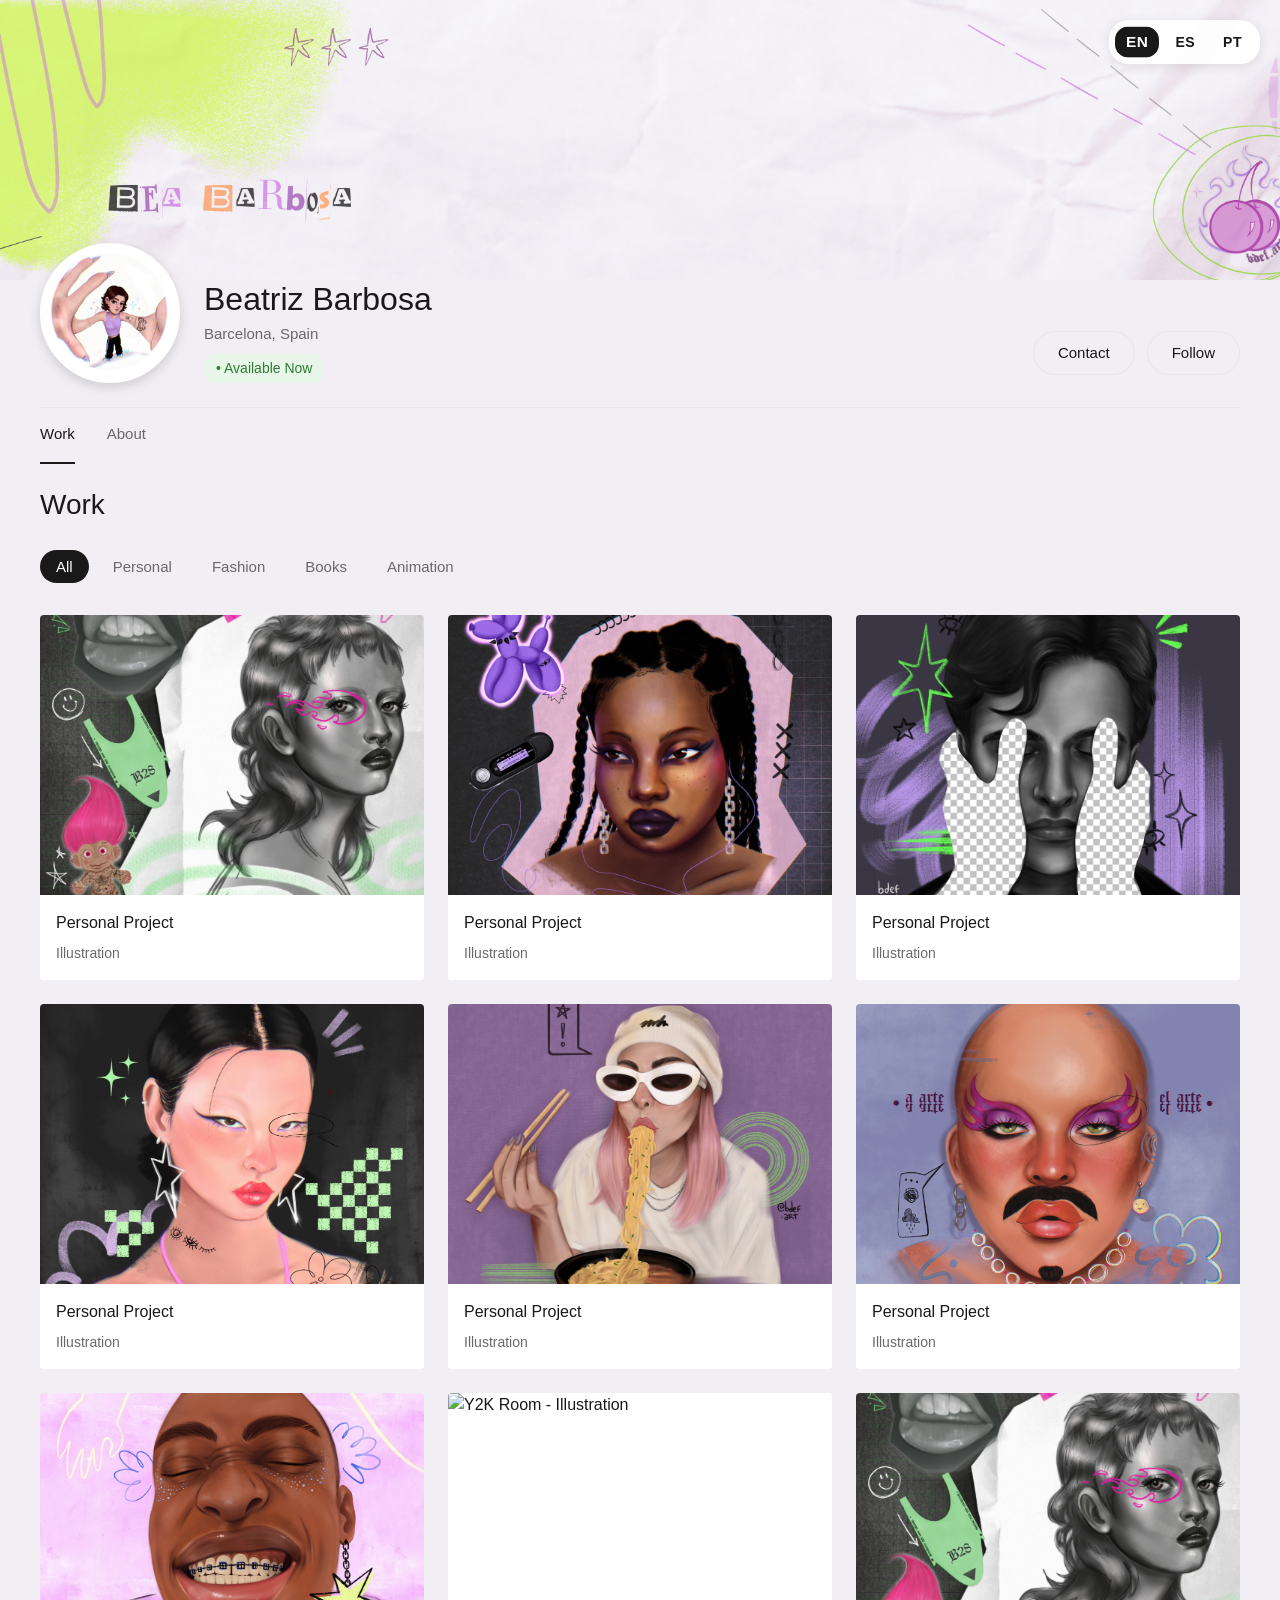
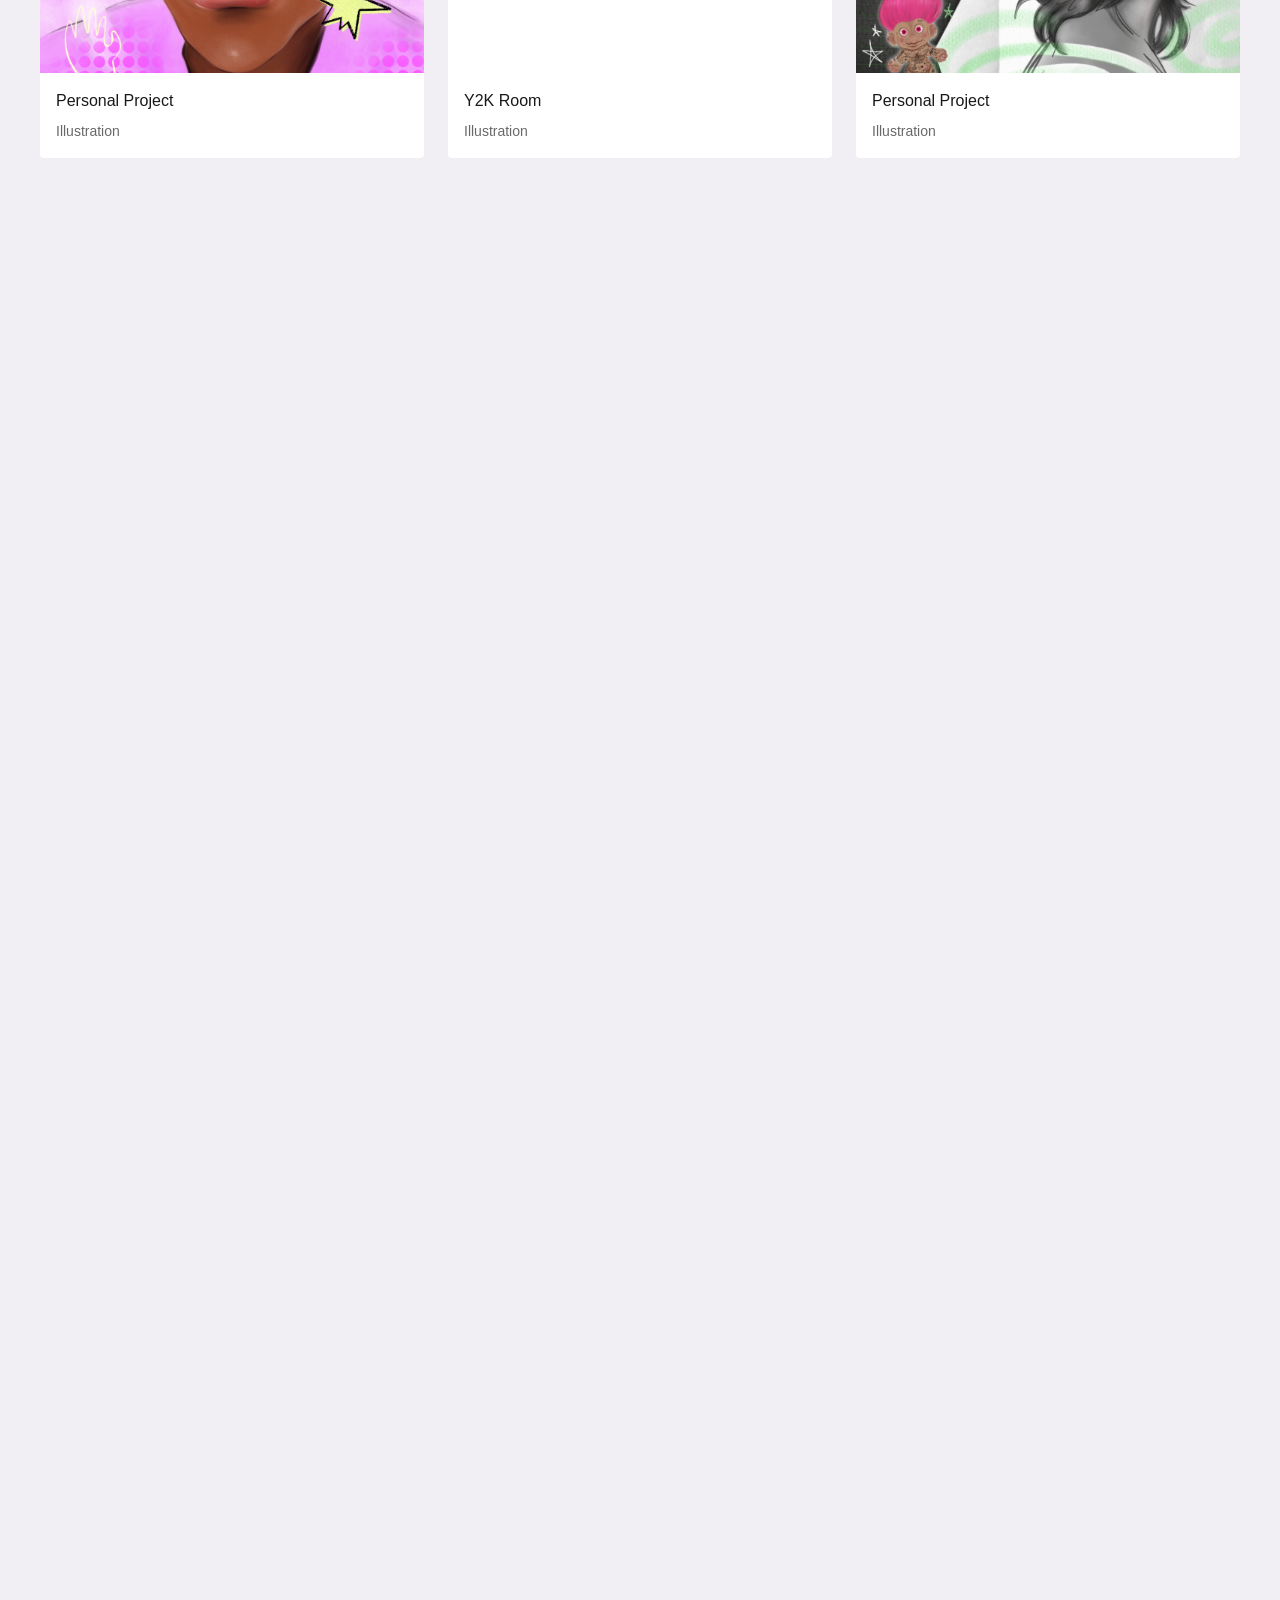
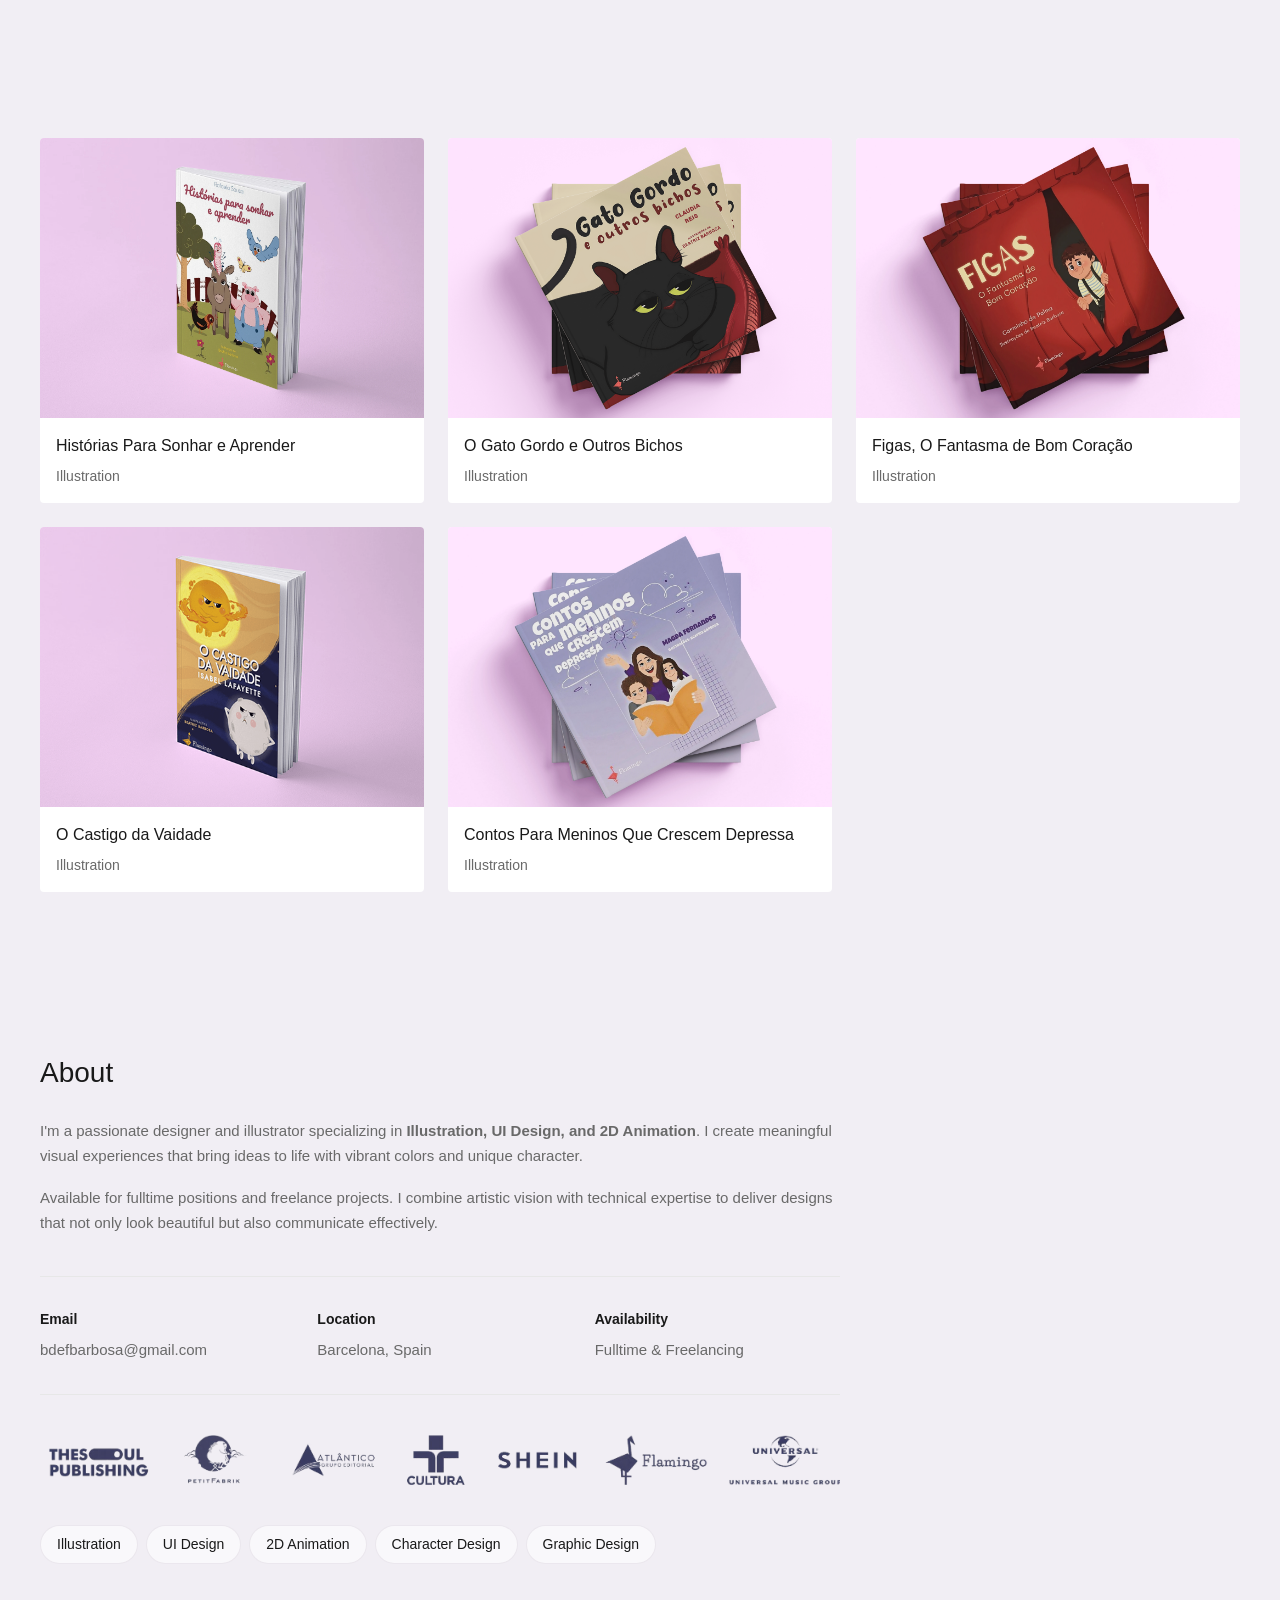
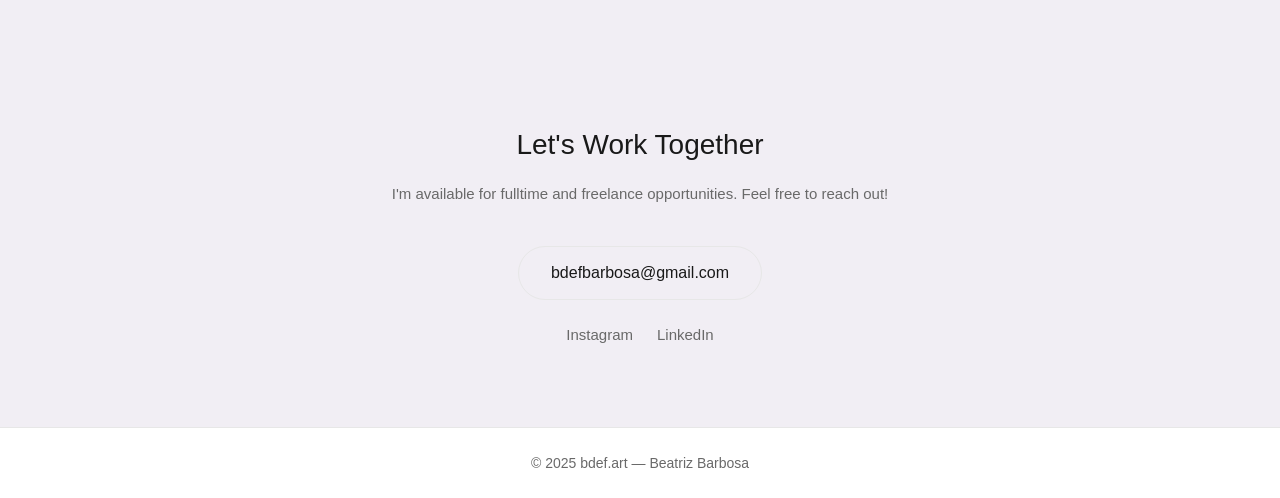
==== index.html @ eef88788 "Main Website" ====
<!DOCTYPE html>
<html lang="en">
<head>
    <meta charset="UTF-8">
    <meta name="viewport" content="width=device-width, initial-scale=1.0">
    <meta name="referrer" content="strict-origin-when-cross-origin">
    <meta name="description" content="Beatriz Barbosa - Illustration, UI Design & 2D Animation Portfolio">
    <meta name="keywords" content="designer, illustrator, UI design, 2D animation, portfolio, Barcelona">
    <meta name="author" content="Beatriz Barbosa">
    <title>Beatriz Barbosa - Visual Artist</title>
    <link rel="stylesheet" href="css/styles.css">
    <link rel="preconnect" href="https://fonts.googleapis.com">
    <link rel="preconnect" href="https://fonts.gstatic.com" crossorigin>
    <link href="https://fonts.googleapis.com/css2?family=Poppins:wght@300;400;600;700&family=Playfair+Display:wght@400;700&display=swap" rel="stylesheet">
</head>
<body>
    <!-- Profile Header -->
    <section id="home" class="profile-header">
        <div class="language-switcher-top">
            <a href="index.html" class="flag-link active">EN</a>
            <a href="index-es.html" class="flag-link">ES</a>
            <a href="index-pt.html" class="flag-link">PT</a>
        </div>
        <div class="profile-banner">
            <img src="images/banner.png" alt="Bea Barbosa Banner" class="banner-image">
        </div>
        <div class="container">
            <div class="profile-info">
                <div class="profile-avatar">
                    <img src="images/profile.jpg" alt="Beatriz Barbosa">
                </div>
                <div class="profile-details">
                    <h1>Beatriz Barbosa</h1>
                    <p class="profile-location">Barcelona, Spain</p>
                    <div class="profile-badge">
                        <span class="available-badge">• Available Now</span>
                    </div>
                </div>
                <div class="profile-actions">
                    <a href="#contact" class="btn-hire">Contact</a>
                    <a href="#contact" class="btn-follow">Follow</a>
                </div>
            </div>
            <div class="profile-nav">
                <a href="#work" class="profile-nav-link active">Work</a>
                <a href="#about" class="profile-nav-link">About</a>
            </div>
        </div>
    </section>

    <!-- Work Section -->
    <section id="work" class="work">
        <div class="container">
            <h2>Work</h2>
            <div class="work-filters">
                <button class="filter-btn active" data-filter="all">All</button>
                <button class="filter-btn" data-filter="Personal">Personal</button>
                <button class="filter-btn" data-filter="Fashion">Fashion</button>
                <button class="filter-btn" data-filter="Books">Books</button>
                <button class="filter-btn" data-filter="Animation">Animation</button>
            </div>

            <div class="work-grid">
                <!-- ========================================= -->
                <!-- PERSONAL CATEGORY -->
                <!-- ========================================= -->
                
                <!-- Personal Project - Personal Illustration -->
                <div class="work-item" data-category="Personal" 
                     data-project-id="Personal Project"
                     data-title="Personal Project"
                     data-category-name="Personal Project"
                     data-description="Personal digital collage artwork."
                     data-year="2024"
                     data-client="Personal"
                     data-role="Illustrator"
                     data-images='[["images/personal/other/collage.webp"]]'>
                    <img src="images/personal/other/collage.webp" alt="Personal Project - Illustration" width="600" height="450">
                    <div class="work-info">
                        <h3>Personal Project</h3>
                        <div class="work-meta">
                            <span>Illustration</span>
                        </div>
                    </div>
                </div>
                <!-- Personal Project - Personal Illustration -->
                <div class="work-item" data-category="Personal" 
                     data-project-id="Personal Project"
                     data-title="Personal Project"
                     data-category-name="Personal Project"
                     data-description="Personal illustration project expressing artistic vision."
                     data-year="2024"
                     data-client="Personal"
                     data-role="Illustrator"
                     data-images='[["images/personal/project_c/project_c (1).webp"],["images/personal/project_c/project_c (2).webp"]]'>
                    <img src="images/personal/project_c/project_c (1).webp" alt="Personal Project - Illustration" width="600" height="450">
                    <div class="work-info">
                        <h3>Personal Project</h3>
                        <div class="work-meta">
                            <span>Illustration</span>
                        </div>
                    </div>
                </div>
                <!-- Personal Project - Personal Illustration -->
                <div class="work-item" data-category="Personal" 
                     data-project-id="Personal Project"
                     data-title="Personal Project"
                     data-category-name="Personal Project"
                     data-description="Personal illustration and animation project."
                     data-year="2024"
                     data-client="Personal"
                     data-role="Illustrator"
                     data-images='[["images/personal/project_d/project_d.webp"],["images/personal/project_d/project_d.mp4"]]'>
                    <img src="images/personal/project_d/project_d.webp" alt="Personal Project - Illustration" width="600" height="450">
                    <div class="work-info">
                        <h3>Personal Project</h3>
                        <div class="work-meta">
                            <span>Illustration</span>
                        </div>
                    </div>
                </div>
                <!-- Personal Project - Personal Illustration -->
                <div class="work-item" data-category="Personal" 
                     data-project-id="Personal Project"
                     data-title="Personal Project"
                     data-category-name="Personal Project"
                     data-description="Personal illustration, urban themes."
                     data-year="2023"
                     data-client="Personal"
                     data-role="Illustrator"
                     data-images='[["images/personal/other/tokyo.JPG"]]'>
                    <img src="images/personal/other/tokyo.JPG" alt="Personal Project - Illustration" width="600" height="450">
                    <div class="work-info">
                        <h3>Personal Project</h3>
                        <div class="work-meta">
                            <span>Illustration</span>
                        </div>
                    </div>
                </div>
                <!-- Personal Project - Personal Illustration -->
                <div class="work-item" data-category="Personal" 
                     data-project-id="Personal Project"
                     data-title="Personal Project"
                     data-category-name="Personal Project"
                     data-description="Personal illustration exploring character design."
                     data-year="2024"
                     data-client="Personal"
                     data-role="Illustrator"
                     data-images='[["images/personal/other/nanats.webp"]]'>
                    <img src="images/personal/other/nanats.webp" alt="Personal Project - Illustration" width="600" height="450">
                    <div class="work-info">
                        <h3>Personal Project</h3>
                        <div class="work-meta">
                            <span>Illustration</span>
                        </div>
                    </div>
                </div>
                <!-- Personal Project - Personal Illustration -->
                <div class="work-item" data-category="Personal" 
                     data-project-id="Personal Project"
                     data-title="Personal Project"
                     data-category-name="Personal Project"
                     data-description="Personal illustration project showcasing creative exploration."
                     data-year="2023"
                     data-client="Personal"
                     data-role="Illustrator"
                     data-images='[["images/personal/project_b/project_b (1).webp"],["images/personal/project_b/project_b (2).webp"]]'>
                    <img src="images/personal/project_b/project_b (1).webp" alt="Personal Project - Illustration" width="600" height="450">
                    <div class="work-info">
                        <h3>Personal Project</h3>
                        <div class="work-meta">
                            <span>Illustration</span>
                        </div>
                    </div>
                </div>
                <!-- Personal Project - Personal Illustration -->
                <div class="work-item" data-category="Personal" 
                     data-project-id="Personal Project"
                     data-title="Personal Project"
                     data-category-name="Personal Project"
                     data-description="Personal illustration project showcasing creative exploration."
                     data-year="2023"
                     data-client="Personal"
                     data-role="Illustrator"
                     data-images='[["images/personal/other/carnavral.JPG"]]'>
                    <img src="images/personal/other/carnavral.JPG" alt="Personal Project - Illustration" width="600" height="450">
                    <div class="work-info">
                        <h3>Personal Project</h3>
                        <div class="work-meta">
                            <span>Illustration</span>
                        </div>
                    </div>
                </div>
                <!-- Personal Project - Personal Illustration -->
                <div class="work-item" data-category="Personal" 
                     data-project-id="Y2K Room"
                     data-title="Y2K Room"
                     data-category-name="Y2K Room"
                     data-description="A nostalgic illustration capturing the aesthetic and vibe of a Y2K era bedroom, celebrating the iconic design and cultural elements of the 2000s."
                     data-year="2024"
                     data-client="Personal"
                     data-role="Illustrator"
                     data-images='[["images/personal/y2k_room/y2k_room (2).webp"],["images/personal/y2k_room/y2k_room (1).webp"], ["images/personal/y2k_room/y2k_room (1).png"], ["images/personal/y2k_room/y2k_room (2).png"], ["images/personal/y2k_room/y2k_room (3).webp"]]'>
                    <img src="images/personal/y2k_room/y2k_room (2).png" alt="Y2K Room - Illustration" width="600" height="450">
                    <div class="work-info">
                        <h3>Y2K Room</h3>
                        <div class="work-meta">
                            <span>Illustration</span>
                        </div>
                    </div>
                </div>
                <!-- Personal Project - Personal Illustration -->
                <div class="work-item" data-category="Personal" 
                     data-project-id="Personal Project"
                     data-title="Personal Project"
                     data-category-name="Personal Project"
                     data-description="Personal illustration project exploring urban themes and aesthetics."
                     data-year="2024"
                     data-client="Personal"
                     data-role="Illustrator"
                     data-images='[["images/personal/project_a/urban_decay (3).webp"]]'>
                    <img src="images/personal/other/collage.webp" alt="Personal Project - Illustration" width="600" height="450">
                    <div class="work-info">
                        <h3>Personal Project</h3>
                        <div class="work-meta">
                            <span>Illustration</span>
                        </div>
                    </div>
                </div>

                <!-- ========================================= -->
                <!-- ANIMATION CATEGORY -->
                <!-- ========================================= -->

                <!-- MandaJobs Project - Animation Illustration -->
                <div class="work-item" data-category="Animation" 
                     data-project-id="#MandaJobs"
                     data-title="#MandaJobs"
                     data-category-name="Animation"
                     data-description="Working from home and with what you love seems like a utopian world, but for many anxious people, time alone with their thoughts can be a source of paranoia. The film “#MandaJobs” was born out of a personal urge to make peace with my anxieties and accept my moment of professional struggle. Representing those who are feeling agonized and experiencing excessive demands within this routine full of dualities between professional and personal space, is one of the pillars for this animation, in addition to enunciating the message of the importance of respecting your emotional limits and taking care of your mental health.​​​​​​​ This animated short film was created by me as my master's degree final project in Lusófona University (Lisbon, Portugal). In this project, I was responsible for the entire artistic process, from the initial concept to the script, illustrations and 2D animation. Every detail of this short was carefully crafted, seeking to convey an engaging and visually captivating story. This experience provided deep professional and creative growth, allowing me to explore my passion for animation and express my artistic vision. I am proud to share this work, the result of dedication and commitment, as a significant conclusion of my master's degree."
                     data-year="2021"
                     data-client="Personal Project"
                     data-role="Animator and Illustrator"
                     data-images='[["images/mandajobs/mandajobs (5).webp"], ["https://www.youtube.com/embed/_R0LnEGEsd8?origin=https://bdefart.github.io"], ["images/mandajobs/mandajobs (1).gif", "images/mandajobs/mandajobs (2).gif"], ["images/mandajobs/mandajobs (2).jpeg"], ["images/mandajobs/mandajobs (1).jpeg"], ["images/mandajobs/mandajobs (2).webp", "images/mandajobs/mandajobs (3).webp"], ["images/mandajobs/mandajobs (1).webp"], ["images/mandajobs/mandajobs (4).webp"]]'>
                        <img src="images/mandajobs/mandajobs.webp" alt="#MANDAJOBS - Animation" width="600" height="450">
                    <div class="work-info">
                        <h3>#MandaJobs</h3>
                        <div class="work-meta">
                            <span>Animation & Illustration</span>
                        </div>
                    </div>
                </div>
                <!-- Maguila Project - Animation Illustration -->
                <div class="work-item" data-category="Animation" 
                     data-project-id="Maguila, Um Lutador"
                     data-title="Maguila, Um Lutador"
                     data-category-name="Animation"
                     data-description="In this project, I had the opportunity to create the animated introduction for a documentary about the famous Brazilian boxer Maguila, which was broadcast on TV Cultura. I worked closely with the production team to create an engaging and visually striking opening sequence that captured the spirit and energy of Maguila's story. The animation was designed to set the tone for the documentary, drawing the viewers in and preparing them for the inspiring story that followed. It was an honor to contribute to such an important project and bring Maguila's legacy to life through animation."
                     data-year="2023"
                     data-client="TV Cultura"
                     data-role="Animator and Illustrator"
                     data-images='[["images/maguila/maguila (3).gif", "images/maguila/maguila (2).gif"], ["images/maguila/maguila (1).webp"], ["images/maguila/maguila (1).gif"], ["images/maguila/maguila.mp4"], ["images/maguila/maguila (1).gif", "images/maguila/maguila (1).png"]]'>
                        <img src="images/maguila/maguila (1).webp" alt="Maguila, Um Lutador - Animation" width="600" height="450">
                    <div class="work-info">
                        <h3>Maguila, Um Lutador</h3>
                        <div class="work-meta">
                            <span>Animation & Illustration</span>
                        </div>
                    </div>
                </div>
                <!-- Ireland Sports Project - Animation Illustration -->
                <div class="work-item" data-category="Animation" 
                     data-project-id="Sports Ireland"
                     data-title="Sports Ireland"
                     data-category-name="Animation"
                     data-description="In the video, Olympic boxer Gráinne Walsh, former Ireland rugby team captain Ciara Griffin, and track and former Olympic road cyclist Emily Kay share their stories of overcoming stereotypes and navigating the physical and mental challenges on their journey to becoming top performers in their sports. The project features visual contributions from me, as the illustrator, with artwork created to bring the athletes’ experiences and the core message of embracing diverse bodies in sport to life. The video offers insights into body composition, the proportions of fat, bone, and muscle in the human body—along with guidance on training, nutrition, mental health, and managing pressures both internal and external."
                     data-year="2024"
                     data-client="Sport Ireland"
                     data-role="Animator and Illustrator"
                     data-images='[["images/sportsie/sportsie (1).JPG"], ["https://www.youtube.com/embed/vLI7LN2DGgs?si=i208TxxB00_4nN63&controls=0&origin=https://bdefart.github.io"], ["images/sportsie/sportsie (2).JPG", "images/sportsie/sportsie (5).JPG"], ["images/sportsie/sportsie (4).JPG"], ["images/sportsie/sportsie (3).JPG"], ["images/sportsie/sportsie (6).JPG"], ["images/sportsie/sportsie (7).JPG"]]'>
                        <img src="images/sportsie/sportsie (1).JPG" alt="Sport Ireland - Animation" width="600" height="450">
                    <div class="work-info">
                        <h3>Sports Ireland</h3>
                        <div class="work-meta">
                            <span>Animation & Illustration</span>
                        </div>
                    </div>
                </div>
                <!-- ========================================= -->
                <!-- FASHION CATEGORY -->
                <!-- ========================================= -->
                
                <!-- Fashion Project - Fashion Illustration -->
                <div class="work-item" data-category="Fashion" 
                     data-project-id="N2K"
                     data-title="N2K"
                     data-category-name="Fashion"
                     data-description="This project was a collaboration with @nostalgia2000, where I had the opportunity to create unique designs that represent the aesthetics of the 2000s and their iconic elements. Together, we delved into the nostalgia of that era, capturing the essence of its fashion, music, and pop culture. Each print I created reflects a specific 2000s aesthetic, incorporating key elements that defined that vibe. It was an exciting journey to bring back the spirit of the 2000s through these designs and celebrate the vibrant and unforgettable style of that time."
                     data-year="2022"
                     data-client="N2K - @nostalgias2000"
                     data-role="Illustrator"
                     data-images='[["images/fashion/n2k/n2k (1).gif"], ["images/fashion/n2k/n2k (5).webp", "images/fashion/n2k/n2k (1).jpeg"], ["images/fashion/n2k/n2k (1).webp", "images/fashion/n2k/n2k (2).jpeg"], ["images/fashion/n2k/n2k (2).webp", "images/fashion/n2k/n2k (4).jpeg"], ["images/fashion/n2k/n2k (5).jpeg", "images/fashion/n2k/n2k (3).webp"], ["images/fashion/n2k/n2k (1).png"]]'>
                    <img src="images/fashion/n2k/n2k.webp" alt="N2K Project - Illustration" width="600" height="450">
                    <div class="work-info">
                        <h3>N2K</h3>
                        <div class="work-meta">
                            <span>Fashion Illustration & Textile</span>
                        </div>
                    </div>
                </div>
                <!-- Fashion Project - Fashion Illustration -->
                <div class="work-item" data-category="Fashion" 
                     data-project-id="Shein X"
                     data-title="Shein X"
                     data-category-name="Fashion"
                     data-description="I took part in the 'Shein X' project in collaboration with Shein, where I crafted original illustrations based on current trends and my Y2K universe. These illustrations were designed to be printed on products and later sold by the brand. It was an incredible opportunity to create visuals that resonated with contemporary preferences while celebrating the unique atmosphere of the Y2K era that I love."
                     data-year="2023"
                     data-client="Shein"
                     data-role="Illustrator"
                     data-images='[["images/fashion/shein_a/shein (4).webp"], ["images/fashion/shein_a/shein (5).webp"], ["images/fashion/shein_a/shein (2).webp"], ["images/fashion/shein_a/shein (1).webp"], ["images/fashion/shein_a/shein (3).webp"]]'>
                    <img src="images/fashion/shein_a/shein (3).webp" alt="Shein X Project - Illustration" width="600" height="450">
                    <div class="work-info">
                        <h3>Shein X</h3>
                        <div class="work-meta">
                            <span>Fashion Illustration & Textile</span>
                        </div>
                    </div>
                </div>
                <!-- Fashion Project - Fashion Illustration -->
                <div class="work-item" data-category="Fashion" 
                     data-project-id="Shein X"
                     data-title="Shein X"
                     data-category-name="Fashion"
                     data-description="I took part in the 'Shein X' project in collaboration with Shein, where I crafted original illustrations based on current trends and my onw style These illustrations were designed to be printed on products and later sold by the brand."
                     data-year="2023"
                     data-client="Shein"
                     data-role="Illustrator"
                     data-images='[["images/fashion/shein_b/shein (1).webp"], ["images/fashion/shein_b/shein (4).webp"], ["images/fashion/shein_b/shein (5).webp"], ["images/fashion/shein_b/shein (2).webp"], ["images/fashion/shein_b/shein (3).webp"]]'>
                    <img src="images/fashion/shein_b/shein (3).webp" alt="Shein X Project - Illustration" width="600" height="450">
                    <div class="work-info">
                        <h3>Shein X</h3>
                        <div class="work-meta">
                            <span>Fashion Illustration & Textile</span>
                        </div>
                    </div>
                </div>
                <!-- Fashion Project - Fashion Illustration -->
                <div class="work-item" data-category="Fashion" 
                     data-project-id="Shein X"
                     data-title="Shein X"
                     data-category-name="Fashion"
                     data-description="I took part in the 'Shein X' project in collaboration with Shein, where I crafted original illustrations based on current trends and my onw style These illustrations were designed to be printed on products and later sold by the brand."
                     data-year="2023"
                     data-client="Shein"
                     data-role="Illustrator"
                     data-images='[["images/fashion/shein_b/shein (1).webp"], ["images/fashion/shein_c/shein (1).png"], ["images/fashion/shein_c/shein (4).png"], ["images/fashion/shein_c/shein (3).png"], ["images/fashion/shein_c/shein (1).jpeg"]]'>
                    <img src="images/fashion/shein_c/shein (3).png" alt="Shein X Project - Illustration" width="600" height="450">
                    <div class="work-info">
                        <h3>Shein X</h3>
                        <div class="work-meta">
                            <span>Fashion Illustration & Textile</span>
                        </div>
                    </div>
                </div>
                <!-- ========================================= -->
                <!-- BOOKS CATEGORY -->
                <!-- ========================================= -->
                
                <!-- O NAVEGANTE DAS ESTRELAS - Book Illustration -->
                <div class="work-item" data-category="Books" 
                     data-project-id="o-navegante-das-estrelas"
                     data-title="O Navegante das Estrelas"
                     data-category-name="Book Illustration"
                     data-description="In this project, I had the pleasure of creating the illustrations for a children's book written by Telma Gonçalves and published by Flamingo Edições. I was responsible for bringing to life the main character and the entire visual concept of the 'world of star' depicted in the book. From the initial character design to the enchanting illustrations throughout the story, I aimed to capture the whimsical and magical atmosphere of this celestial realm. It was a delightful experience to contribute to this book, creating a captivating visual journey for young readers to explore and imagine."
                     data-year="2023"
                     data-client="Flamingo Edições"
                     data-role="Illustrator"
                     data-images='[["images/navegante/navegante (8).webp"],["images/navegante/navegante (3).webp", "images/navegante/navegante (5).webp"], ["images/navegante/navegante (6).webp"], ["images/navegante/navegante (4).webp", "images/navegante/navegante (1).webp"], ["images/navegante/navegante (2).webp"]]'>
                    <img src="images/navegante/navegante (7).webp" alt="O Navegante das Estrelas - Book Illustration" width="600" height="450">
                    <div class="work-info">
                        <h3>O Navegante das Estrelas</h3>
                        <div class="work-meta">
                            <span>Illustration</span>
                        </div>
                    </div>
                </div>
                <!-- A Princesa Dinossaura - Book Illustration -->
                <div class="work-item" data-category="Books" 
                     data-project-id="princesa-dinossaura"
                     data-title="A Princesa Dinossaura"
                     data-category-name="Book Illustration"
                     data-description="In this project, I had the pleasure of creating beautfull illustrations for a children's book written by Tamires Rampazzo about Luz, a very kind and creative dinosaur who she decided to be a princess!"
                     data-year="2023"
                     data-client="Flamingo Edições"
                     data-role="Illustrator"
                     data-images='[["images/princesa/princesa (4).webp","images/princesa/princesa (1).webp"],["images/princesa/princesa (3).webp"],["images/princesa/princesa (2).webp"], ["images/princesa/princesa(0).webp"],["images/princesa/princesa (5).webp"]]'>
                    <img src="images/princesa/capa_princesa.png" alt="A Princesa Dinossaura - Book Illustration" width="600" height="450">
                    <div class="work-info">
                        <h3>A Princesa Dinossaura</h3>
                        <div class="work-meta">
                            <span>Illustration</span>
                        </div>
                    </div>
                </div>
                <!-- AS AVENTURAS DA RAPOSA JULIETA - Book Illustration -->
                <div class="work-item" data-category="Books" 
                     data-project-id="aventuras-da-raposa-julieta"
                     data-title="As Aventuras da Raposa Julieta"
                     data-category-name="Book Illustration"
                     data-description="This book was written by Daniela Rosário and published by Flamingo Edições, with illustrations created by me. In this project I had the opportunity to develop the entire visual concept, from the creation of the characters to the color palette and composition of the pages. Through this collaboration, we bring life and color to the characters and story, creating an enchanting experience for readers."
                     data-year="2021"
                     data-client="Flamingo Edições"
                     data-role="Illustrator"
                     data-images='[["images/raposa/raposa (1).webp"], ["images/raposa/raposa (2).png", "images/raposa/raposa (5).png", "images/raposa/raposa (3).png"], ["images/raposa/raposa (4).png"], ["images/raposa/raposa (3).webp"], ["images/raposa/raposa (1).jpeg"], ["images/raposa/raposa (1).png]]'>
                    <img src="images/raposa/raposa (1).webp" alt="As Aventuras da Raposa Julieta - Book Illustration" width="600" height="450">
                    <div class="work-info">
                        <h3>As Aventuras da Raposa Julieta</h3>
                        <div class="work-meta">
                            <span>Illustration</span>
                        </div>
                    </div>
                </div>
                <!-- O LOBO QUE QUERIA SER UNICÓRNIO - Book Illustration -->
                <div class="work-item" data-category="Books" 
                     data-project-id="O Lobo Que Queria Ser Unicórnio"
                     data-title="O Lobo Que Queria Ser Unicórnio"
                     data-category-name="Book Illustration"
                     data-description="This story was created by Kate Senior Thomati, with whom I had great contact throughout all the project. This book, published by Flamingo Edições, was a great creative achievement, I was able to develop all the creation of the characters, the backgrounds, the colors and the entire aesthetic of the book, which became a perfect combination of words and images that capture attention and provide a unique and immersive journey."
                     data-year="2021"
                     data-client="Flamingo Edições"
                     data-role="Illustrator"
                     data-images='[["images/lobo/lobo_2.jpeg","images/lobo/lobo_3.jpeg"],["images/lobo/lobo_4.webp"],["images/lobo/lobo_5.webp"], ["images/lobo/lobo6.jpeg","images/lobo/lobo7.jpeg"], ["images/lobo/lobo_8.webp"], ["images/lobo/lobo_9.jpeg"]]'>
                    <img src="images/lobo/lobo.webp" alt="O Lobo Que Queria Ser Unicórnio - Book Illustration" width="600" height="450">
                    <div class="work-info">
                        <h3>O Lobo Que Queria Ser Unicórnio</h3>
                        <div class="work-meta">
                            <span>Illustration</span>
                        </div>
                    </div>
                </div>
                <!-- O PASSARINHO AZUL - Book Illustration -->
                <div class="work-item" data-category="Books" 
                     data-project-id="O Passarinho Azul"
                     data-title="O Passarinho Azul"
                     data-category-name="Book Illustration"
                     data-description="This book was a deeply meaningful creative endeavor, and I had the opportunity to bring the visual universe of the story to life. I developed the illustrations, including the characters, backgrounds, colors, and the overall aesthetic, creating a harmonious blend of words and images that invites readers into a unique and immersive experience."
                     data-year="2020"
                     data-client="Flamingo Edições"
                     data-role="Illustrator"
                     data-images='[["images/passarinho/passarinho (4).jpeg", "images/passarinho/passarinho (3).jpeg", "images/passarinho/passarinho (2).jpeg"], ["images/passarinho/passarinho (1).jpeg"]]'>
                    <img src="images/passarinho/passarinho (1).png" alt="O Passarinho Azul - Book Illustration" width="600" height="450">
                    <div class="work-info">
                        <h3>O Passarinho Azul</h3>
                        <div class="work-meta">
                            <span>Illustration</span>
                        </div>
                    </div>
                </div>
                <!-- HISTÓRIAS PARA SONHAR E APRENDER - Book Illustration -->
                <div class="work-item" data-category="Books" 
                     data-project-id="Histórias Para Sonhar e Aprender"
                     data-title="Histórias Para Sonhar e Aprender"
                     data-category-name="Book Illustration"
                     data-description="Throughout this project, I had the opportunity to create the visual world that brings each story to life. From designing the characters to shaping the environments, colors, and overall atmosphere, the illustrations were crafted to complement the messages within the book. My goal as the illustrator was to create images that welcome young readers, spark their imagination, and make every lesson feel warm, meaningful, and memorable."
                     data-year="2021"
                     data-client="Flamingo Edições"
                     data-role="Illustrator"
                     data-images='[["images/aprender/aprender (5).jpeg", "images/aprender/aprender (2).webp"], ["images/aprender/aprender (6).jpeg", "images/aprender/aprender (3).jpeg"],["images/aprender/aprender (1).jpeg", "images/aprender/aprender (2).jpeg"], ["images/aprender/aprender (1).webp"]]'>
                    <img src="images/aprender/aprender.webp" alt="Histórias Para Sonhar e Aprender - Book Illustration" width="600" height="450">
                    <div class="work-info">
                        <h3>Histórias Para Sonhar e Aprender</h3>
                        <div class="work-meta">
                            <span>Illustration</span>
                        </div>
                    </div>
                </div>
                <!-- O GATO GORDO E OUTROS BICHOS - Book Illustration -->
                <div class="work-item" data-category="Books" 
                     data-project-id="O Gato Gordo e Outros Bichos"
                     data-title="O Gato Gordo e Outros Bichos"
                     data-category-name="Book Illustration"
                     data-description="Short stories about cats and dogs rescued from the streets, and about the joyful, enriching bond that grows between animals and humans. Each tale seeks to show how valuable it is to dedicate time, attention, and affection to an animal. With them, we learn about true love, a love that asks for nothing in return. Aimed at young children, these stories portray the author’s personal experiences with tenderness and authenticity. As the illustrator, I sought to capture the warmth and sincerity of each encounter through expressive characters, gentle colors, and scenes that echo the emotional depth of these real moments"
                     data-year="2020"
                     data-client="Flamingo Edições"
                     data-role="Illustrator"
                     data-images='[["images/gato/gato (4).jpeg", "images/gato/gato (3).jpeg", "images/gato/gato (1).jpeg"], ["images/gato/gato.jpeg"]]'>
                    <img src="images/gato/gato (1).png" alt="O Gato Gordo e Outros Bichos - Book Illustration" width="600" height="450">
                    <div class="work-info">
                        <h3>O Gato Gordo e Outros Bichos</h3>
                        <div class="work-meta">
                            <span>Illustration</span>
                        </div>
                    </div>
                </div>
                <!-- FIGAS, O FANTASMA DE BOM CORAÇÃO - Book Illustration -->
                <div class="work-item" data-category="Books" 
                     data-project-id="Figas, O Fantasma de Bom Coração"
                     data-title="Figas, O Fantasma de Bom Coração"
                     data-category-name="Book Illustration"
                     data-description="Everything begins when Xavier and his classmates visit the city’s theater, where they encounter a mysterious, ghostly figure. Led by the theater’s guide, they embark on a journey that introduces them to the enigmatic Figas and the magic behind the world of Spectacle. This timeless story celebrates a young boy’s passion for art and wonder. As the illustrator, I sought to capture the theatrical charm of the narrative, creating expressive and atmospheric images that bring its magic to life."
                     data-year="2022"
                     data-client="Flamingo Edições"
                     data-role="Illustrator"
                     data-images='[["images/figas/figas (3).webp", "images/figas/figas (1).jpeg"], ["images/figas/figas (1).webp", "images/figas/figas (3).jpeg"],["images/figas/figas (5).webp","images/figas/figas (2).webp", "images/figas/figas (2).jpeg"]]'>
                    <img src="images/figas/figas.png" alt="Figas, O Fantasma de Bom Coração - Book Illustration" width="600" height="450">
                    <div class="work-info">
                        <h3>Figas, O Fantasma de Bom Coração</h3>
                        <div class="work-meta">
                            <span>Illustration</span>
                        </div>
                    </div>
                </div>
                <!-- O Castigo da Vaidade - Book Illustration -->
                <div class="work-item" data-category="Books" 
                     data-project-id="castigo-vaidade"
                     data-title="O Castigo da Vaidade"
                     data-category-name="Book Illustration"
                     data-description="Illustration project for a book about vanity and its consequences."
                     data-year="2020"
                     data-client="Flamingo Edições"
                     data-role="Illustrator"
                     data-images='["images/castigo_vaidade/castigo_1.webp","images/castigo_vaidade/castigo_2.webp","images/castigo_vaidade/castigo_3.jpeg","images/castigo_vaidade/castigo_4.jpeg","images/castigo_vaidade/castigo_4.webp","images/castigo_vaidade/castigo_5.jpeg"]'>
                    <img src="images/castigo_vaidade/castigo-vaidade.png" alt="O Castigo da Vaidade - Book Illustration">
                    <div class="work-info">
                        <h3>O Castigo da Vaidade</h3>
                        <div class="work-meta">
                            <span>Illustration</span>
                        </div>
                    </div>
                </div>
                <!-- CONTOS PARA MENINOS QUE CRESCEM DEPRESSA - Book Illustration -->
                <div class="work-item" data-category="Books" 
                     data-project-id="Contos Para Meninos Que Crescem Depressa"
                     data-title="Contos Para Meninos Que Crescem Depressa"
                     data-category-name="Book Illustration"
                     data-description="With two children who grew up too quickly, I began inventing bedtime stories—fun, unbelievable tales meant to carry them into a world of fantasy. But as soon as they asked me to repeat them, the stories vanished from memory, like all inspirations that aren’t written down. So I captured them on paper before they disappeared. Filled with the silly humor that once made my children laugh instead of sleep, these stories are for young readers and for adults who still feel young at heart. They are for my children, and for all those who love to imagine and to laugh. As the illustrator, I aimed to bring this playful spirit to life through warm and expressive imagery that reflects the joy and tenderness behind each tale."
                     data-year="2022"
                     data-client="Flamingo Edições"
                     data-role="Illustrator"
                     data-images='[["images/contos/contos (1).png"], ["images/contos/contos (3).png", "images/contos/contos (8).png"], ["images/contos/contos (6).png", "images/contos/contos (2).png", "images/contos/contos (4).png"], ["images/contos/contos (7).png"], ["images/contos/contos (5).png"], ["images/contos/contos (1).jpeg"]]'>
                    <img src="images/contos/contos (1).webp" alt="Contos Para Meninos Que Crescem Depressa - Book Illustration" width="600" height="450">
                    <div class="work-info">
                        <h3>Contos Para Meninos Que Crescem Depressa</h3>
                        <div class="work-meta">
                            <span>Illustration</span>
                        </div>
                    </div>
                </div>

            </div>
        </div>
    </section>
    
    <!-- About Section -->
    <section id="about" class="about">
        <div class="container">
            <div class="about-content">
                <h2>About</h2>
                <p class="about-description">I'm a passionate designer and illustrator specializing in <strong>Illustration, UI Design, and 2D Animation</strong>. I create meaningful visual experiences that bring ideas to life with vibrant colors and unique character.</p>
                <p class="about-description">Available for fulltime positions and freelance projects. I combine artistic vision with technical expertise to deliver designs that not only look beautiful but also communicate effectively.</p>
                
                <div class="about-info">
                    <div class="info-item">
                        <strong>Email</strong>
                        <p>bdefbarbosa@gmail.com</p>
                    </div>
                    <div class="info-item">
                        <strong>Location</strong>
                        <p>Barcelona, Spain</p>
                    </div>
                    <div class="info-item">
                        <strong>Availability</strong>
                        <p>Fulltime & Freelancing</p>
                    </div>
                </div>
                <div class="clients-section">
                    <img src="images/clients.png" alt="Clients" class="clients-image">
                </div>                
                <div class="skills-tags">
                    <span class="skill-tag">Illustration</span>
                    <span class="skill-tag">UI Design</span>
                    <span class="skill-tag">2D Animation</span>
                    <span class="skill-tag">Character Design</span>
                    <span class="skill-tag">Graphic Design</span>
                </div>
            </div>
        </div>
    </section>

    <!-- Contact Section -->
    <section id="contact" class="contact">
        <div class="container">
            <div class="contact-content">
                <h2>Let's Work Together</h2>
                <p class="contact-description">I'm available for fulltime and freelance opportunities. Feel free to reach out!</p>
                <div class="contact-methods">
                    <a href="mailto:bdefbarbosa@gmail.com" class="contact-button">bdefbarbosa@gmail.com</a>
                    <div class="social-links">
                        <a href="https://www.instagram.com/bdef.art/" target="_blank" rel="noopener noreferrer" aria-label="Instagram">Instagram</a>
                        <a href="https://www.linkedin.com/in/bdefbarbosa/" target="_blank" rel="noopener noreferrer" aria-label="LinkedIn">LinkedIn</a>
                    </div>
                </div>
            </div>
        </div>
    </section>

    <!-- Footer -->
    <footer class="footer">
        <div class="container">
            <p>&copy; 2025 bdef.art — Beatriz Barbosa</p>
        </div>
    </footer>

    <!-- Project Modal -->
    <div id="projectModal" class="modal">
        <div class="modal-content">
            <span class="modal-close">&times;</span>
            <div class="modal-body">
                <h2 id="modalTitle"></h2>
                <p id="modalCategory" class="modal-category"></p>
                <p id="modalDescription" class="modal-description"></p>
                <div id="modalGallery" class="modal-gallery"></div>
                <div id="modalDetails" class="modal-details"></div>
            </div>
        </div>
    </div>

    <script src="js/script.js"></script>
</body>
</html>
---- css/styles.css ----
/* ========== Global Styles ========== */
* {
    margin: 0;
    padding: 0;
    box-sizing: border-box;
}

:root {
    --primary-color: #191919;
    --text-color: #191919;
    --text-light: #696969;
    --border-color: #e7e7e7;
    --bg-color: #ffffff;
    --bg-light: #f1eef4;
    --hover-bg: #f5f5f5;
}

html {
    scroll-behavior: smooth;
}

body {
    font-family: -apple-system, BlinkMacSystemFont, 'Segoe UI', Helvetica, Arial, sans-serif;
    line-height: 1.5;
    color: var(--text-color);
    background: #f1eef4;
    overflow-x: hidden;
}

.container {
    max-width: 1400px;
    margin: 0 auto;
    padding: 0 40px;
}

section {
    padding: 0;
}

/* ========== Typography ========== */
h1 {
    font-size: 2rem;
    font-weight: 500;
    line-height: 1.2;
    color: var(--text-color);
}

h2 {
    font-size: 1.75rem;
    font-weight: 500;
    margin-bottom: 20px;
    color: var(--text-color);
}

h3 {
    font-size: 1.125rem;
    font-weight: 500;
    color: var(--text-color);
}

p {
    font-size: 0.9375rem;
    color: var(--text-light);
    line-height: 1.6;
}

/* ========== Buttons ========== */
.btn-hire {
    display: inline-block;
    padding: 10px 24px;
    background: transparent;
    color: var(--text-color);
    text-decoration: none;
    border: 1px solid var(--border-color);
    border-radius: 50px;
    font-size: 0.9375rem;
    font-weight: 500;
    transition: background 0.2s ease;
}

.btn-hire:hover {
    background: var(--hover-bg);
}

.btn-follow {
    display: inline-block;
    padding: 10px 24px;
    background: transparent;
    color: var(--text-color);
    text-decoration: none;
    border: 1px solid var(--border-color);
    border-radius: 50px;
    font-size: 0.9375rem;
    font-weight: 500;
    transition: background 0.2s ease;
}

.btn-follow:hover {
    background: var(--hover-bg);
}

/* ========== Navigation ========== */
.navbar {
    position: fixed;
    top: 0;
    left: 0;
    width: 100%;
    background: rgba(255, 255, 255, 0.98);
    backdrop-filter: blur(10px);
    border-bottom: 1px solid var(--border-color);
    z-index: 1000;
    transition: all 0.2s ease;
}

.navbar .container {
    display: flex;
    justify-content: space-between;
    align-items: center;
    padding: 16px 40px;
    max-width: 100%;
}

.logo a {
    font-size: 1.125rem;
    font-weight: 500;
    color: var(--text-color);
    text-decoration: none;
}

.nav-links {
    display: flex;
    list-style: none;
    gap: 32px;
}

.nav-link {
    text-decoration: none;
    color: var(--text-light);
    font-size: 0.9375rem;
    font-weight: 400;
    transition: color 0.2s ease;
}

.nav-link:hover,
.nav-link.active {
    color: var(--text-color);
}

.hamburger {
    display: none;
    flex-direction: column;
    cursor: pointer;
    gap: 4px;
}

.hamburger span {
    width: 20px;
    height: 2px;
    background: var(--text-color);
    transition: all 0.3s ease;
}

/* ========== Profile Header ========== */
.profile-header {
    padding-top: 0;
    background: var(--bg-light);
}

.profile-banner {
    width: 100%;
    height: 280px;
    overflow: hidden;
    background: var(--bg-light);
}

.banner-image {
    width: 100%;
    height: 100%;
    object-fit: cover;
}

.profile-info {
    display: flex;
    align-items: flex-end;
    gap: 24px;
    padding: 0 0 24px 0;
    border-bottom: 1px solid var(--border-color);
}

.profile-avatar {
    width: 140px;
    height: 140px;
    border-radius: 50%;
    overflow: hidden;
    margin-top: -70px;
    border: 5px solid white;
    box-shadow: 0 4px 12px rgba(0, 0, 0, 0.15);
    flex-shrink: 0;
    background: white;
}

.profile-avatar img {
    width: 100%;
    height: 100%;
    object-fit: cover;
    object-position: center;
}

.profile-details {
    flex: 1;
}

.profile-details h1 {
    margin-bottom: 4px;
}

.profile-location {
    color: var(--text-light);
    font-size: 0.9375rem;
    margin-bottom: 8px;
}

.profile-badge {
    display: inline-block;
}

.available-badge {
    display: inline-flex;
    align-items: center;
    gap: 6px;
    padding: 4px 12px;
    background: #e8f5e9;
    color: #2e7d32;
    border-radius: 12px;
    font-size: 0.875rem;
    font-weight: 500;
}

.profile-actions {
    display: flex;
    gap: 12px;
    align-items: center;
    margin-bottom: 8px;
}

.profile-nav {
    display: flex;
    gap: 32px;
    padding: 0;
    margin-top: -1px;
}

.profile-nav-link {
    padding: 16px 0;
    color: var(--text-light);
    text-decoration: none;
    font-size: 0.9375rem;
    border-bottom: 2px solid transparent;
    transition: all 0.2s ease;
}

.profile-nav-link:hover {
    color: var(--text-color);
}

.profile-nav-link.active {
    color: var(--text-color);
    border-bottom-color: var(--text-color);
}

/* ========== Work Section ========== */
.work {
    background: transparent;
    padding: 20px 0 80px 0;
}

.work h2 {
    margin-bottom: 24px;
}

.work-filters {
    display: flex;
    gap: 8px;
    margin-bottom: 32px;
    flex-wrap: wrap;
}

.filter-btn {
    padding: 8px 16px;
    border: none;
    background: transparent;
    color: var(--text-light);
    border-radius: 20px;
    cursor: pointer;
    font-size: 0.9375rem;
    font-weight: 400;
    transition: all 0.2s ease;
}

.filter-btn:hover {
    background: var(--hover-bg);
    color: var(--text-color);
}

.filter-btn.active {
    background: var(--text-color);
    color: white;
}

.work-grid {
    display: grid;
    grid-template-columns: repeat(auto-fill, minmax(320px, 1fr));
    gap: 24px;
}

.work-item {
    background: white;
    border-radius: 4px;
    overflow: hidden;
    transition: all 0.2s ease;
    cursor: pointer;
}

.work-item:hover {
    transform: translateY(-4px);
    box-shadow: 0 8px 24px rgba(0, 0, 0, 0.1);
}

.work-item img {
    width: 100%;
    height: 280px;
    object-fit: cover;
    display: block;
}

.work-info {
    padding: 16px;
}

.work-info h3 {
    font-size: 1rem;
    margin-bottom: 8px;
    color: var(--text-color);
}

.work-meta {
    display: flex;
    gap: 12px;
    align-items: center;
}

.work-meta span {
    font-size: 0.875rem;
    color: var(--text-light);
}

.work-item.hide {
    display: none;
}

/* ========== About Section ========== */
.about {
    background: #f1eef4;
    padding: 80px 0;
}

.about-content {
    max-width: 800px;
}

.about-content h2 {
    margin-bottom: 24px;
}

.about-description {
    margin-bottom: 16px;
    line-height: 1.7;
}

.about-info {
    display: grid;
    grid-template-columns: repeat(auto-fit, minmax(200px, 1fr));
    gap: 32px;
    margin: 40px 0;
    padding: 32px 0;
    border-top: 1px solid var(--border-color);
    border-bottom: 1px solid var(--border-color);
}

.info-item strong {
    display: block;
    margin-bottom: 8px;
    color: var(--text-color);
    font-size: 0.875rem;
    font-weight: 600;
}

.info-item p {
    font-size: 0.9375rem;
    color: var(--text-light);
}

.skills-tags {
    display: flex;
    flex-wrap: wrap;
    gap: 8px;
    margin-top: 24px;
}

.skill-tag {
    padding: 8px 16px;
    background: rgba(255, 255, 255, 0.6);
    border: 1px solid rgba(212, 205, 217, 0.4);
    border-radius: 20px;
    font-size: 0.875rem;
    color: var(--text-color);
}



/* ========== Contact Section ========== */
.contact {
    background: transparent;
    padding: 80px 0;
}

.contact-content {
    max-width: 600px;
    margin: 0 auto;
    text-align: center;
}

.contact-content h2 {
    margin-bottom: 16px;
}

.contact-description {
    margin-bottom: 40px;
}

.contact-methods {
    display: flex;
    flex-direction: column;
    align-items: center;
    gap: 24px;
}

.contact-button {
    display: inline-block;
    padding: 14px 32px;
    background: transparent !important;
    color: var(--text-color) !important;
    text-decoration: none;
    border: 1px solid var(--border-color);
    border-radius: 50px;
    font-size: 1rem;
    transition: background 0.2s ease;
}

.contact-button:hover {
    background: var(--hover-bg);
}

.social-links {
    display: flex;
    gap: 24px;
    justify-content: center;
}

.social-links a {
    color: var(--text-light);
    text-decoration: none;
    font-size: 0.9375rem;
    transition: color 0.2s ease;
}

.social-links a:hover {
    color: var(--text-color);
}

/* ========== Project Modal ========== */
.modal {
    display: none;
    position: fixed;
    z-index: 2000;
    left: 0;
    top: 0;
    width: 100%;
    height: 100%;
    background-color: rgba(0, 0, 0, 0.9);
    overflow-y: auto;
    animation: fadeIn 0.3s ease;
}

.modal.active {
    display: block;
}

.modal-content {
    position: relative;
    background-color: white;
    margin: 5% auto;
    padding: 0;
    width: 90%;
    max-width: 1100px;
    border-radius: 8px;
    animation: slideDown 0.3s ease;
}

.modal-close {
    position: absolute;
    top: 20px;
    right: 30px;
    color: var(--text-color);
    font-size: 40px;
    font-weight: 300;
    cursor: pointer;
    z-index: 1;
    transition: color 0.2s ease;
}

.modal-close:hover {
    color: var(--text-light);
}

.modal-body {
    padding: 60px 60px 80px;
}

.modal-body h2 {
    font-size: 2.5rem;
    margin-bottom: 12px;
    color: var(--text-color);
}

.modal-category {
    color: var(--text-light);
    font-size: 1rem;
    margin-bottom: 30px;
    text-transform: uppercase;
    letter-spacing: 1px;
}

.modal-description {
    font-size: 1.125rem;
    line-height: 1.8;
    color: var(--text-color);
    margin-bottom: 40px;
}

.modal-description a {
    color: var(--primary-color);
    text-decoration: none;
    font-weight: 500;
    transition: color 0.2s ease;
}

.modal-description a:hover {
    color: #e3c1e8;
    text-decoration: underline;
}

.modal-gallery {
    margin-bottom: 50px;
}

.modal-gallery-row {
    display: grid;
    grid-template-columns: repeat(auto-fit, minmax(200px, 1fr));
    gap: 16px;
    margin-bottom: 24px;
}

.modal-gallery-row img,
.modal-gallery-row video {
    width: 100%;
    height: auto;
    object-fit: cover;
    border-radius: 4px;
}

.modal-gallery > img,
.modal-gallery > video {
    width: 100%;
    height: auto;
    margin-bottom: 24px;
    border-radius: 4px;
}

.modal-gallery img,
.modal-gallery video {
    width: 100%;
    height: auto;
    border-radius: 4px;
}

.modal-gallery iframe {
    width: 100%;
    height: 600px;
    border-radius: 4px;
    display: block;
}

.modal-gallery-row iframe {
    width: 100%;
    height: 400px;
    border-radius: 4px;
}

.modal-gallery > iframe {
    width: 100%;
    height: 600px;
    margin-bottom: 24px;
    border-radius: 4px;
}

.modal-details {
    display: grid;
    grid-template-columns: repeat(auto-fit, minmax(200px, 1fr));
    gap: 32px;
    padding-top: 40px;
    border-top: 1px solid var(--border-color);
}

.modal-detail-item {
    display: flex;
    flex-direction: column;
    gap: 8px;
}

.modal-detail-item strong {
    font-size: 0.875rem;
    color: var(--text-light);
    text-transform: uppercase;
    letter-spacing: 0.5px;
}

.modal-detail-item span {
    font-size: 1rem;
    color: var(--text-color);
}

@keyframes fadeIn {
    from { opacity: 0; }
    to { opacity: 1; }
}

@keyframes slideDown {
    from {
        opacity: 0;
        transform: translateY(-50px);
    }
    to {
        opacity: 1;
        transform: translateY(0);
    }
}

/* ========== Footer ========== */
.footer {
    background: white;
    border-top: 1px solid var(--border-color);
    padding: 24px 0;
    text-align: center;
}

.footer p {
    font-size: 0.875rem;
    color: var(--text-light);
}

/* ========== Responsive Design ========== */
@media (max-width: 968px) {
    .container {
        padding: 0 24px;
    }

    .navbar .container {
        padding: 16px 24px;
    }

    .work-grid {
        grid-template-columns: repeat(auto-fill, minmax(280px, 1fr));
        gap: 20px;
    }

    .profile-info {
        flex-direction: column;
        align-items: flex-start;
    }

    .profile-actions {
        width: 100%;
    }
}

@media (max-width: 768px) {
    .nav-links {
        position: fixed;
        top: 57px;
        left: -100%;
        flex-direction: column;
        background: white;
        width: 100%;
        padding: 24px;
        border-bottom: 1px solid var(--border-color);
        transition: left 0.3s ease;
        gap: 16px;
    }

    .nav-links.active {
        left: 0;
    }

    .hamburger {
        display: flex;
    }

    .hamburger.active span:nth-child(1) {
        transform: rotate(45deg) translate(6px, 6px);
    }

    .hamburger.active span:nth-child(2) {
        opacity: 0;
    }

    .hamburger.active span:nth-child(3) {
        transform: rotate(-45deg) translate(6px, -6px);
    }

    .profile-banner {
        height: 200px;
    }

    .profile-avatar {
        width: 120px;
        height: 120px;
        margin-top: -60px;
    }

    .work-grid {
        grid-template-columns: 1fr;
    }

    .about-info {
        grid-template-columns: 1fr;
        gap: 24px;
    }

    section {
        padding: 40px 0;
    }
}

@media (max-width: 480px) {
    .container {
        padding: 0 16px;
    }

    .navbar .container {
        padding: 16px;
    }

    h1 {
        font-size: 1.5rem;
    }

    h2 {
        font-size: 1.5rem;
    }

    .profile-actions {
        flex-direction: column;
        gap: 8px;
    }

    .btn-hire,
    .btn-follow {
        width: 100%;
        text-align: center;
    }

    .modal-content {
        width: 95%;
        margin: 10% auto;
    }

    .modal-body {
        padding: 40px 24px 60px;
    }

    .modal-body h2 {
        font-size: 1.75rem;
    }

    .modal-close {
        top: 12px;
        right: 16px;
        font-size: 32px;
    }
}

/* ========== Clients Section ========== */
.clients-section {
    margin-bottom: 40px;
    text-align: center;
}

.clients-image {
    width: 100%;
    max-width: 100%;
    height: auto;
    display: block;
    margin: 0 auto;
}

/* Match the work grid width constraints */
@media (min-width: 768px) {
    .clients-image {
        max-width: calc(100% - 0px); /* Full container width */
    }
}

/* ========== Language Switcher ========== */
.language-switcher-top {
    position: absolute;
    top: 20px;
    right: 20px;
    z-index: 100;
    display: flex;
    gap: 8px;
    background: rgba(255, 255, 255, 0.9);
    backdrop-filter: blur(10px);
    border-radius: 20px;
    padding: 8px;
    box-shadow: 0 2px 12px rgba(0, 0, 0, 0.1);
}

.flag-link {
    display: flex;
    align-items: center;
    justify-content: center;
    min-width: 36px;
    height: 28px;
    padding: 0 8px;
    border-radius: 12px;
    transition: all 0.2s ease;
    text-decoration: none;
    border: 2px solid transparent;
    font-size: 0.875rem;
    font-weight: 600;
    color: var(--text-color);
    text-transform: uppercase;
    letter-spacing: 0.5px;
}

.flag-link:hover {
    transform: scale(1.05);
    box-shadow: 0 4px 8px rgba(0, 0, 0, 0.15);
    background: rgba(255, 255, 255, 0.8);
}

.flag-link.active {
    border-color: var(--primary-color);
    background: var(--primary-color);
    color: white;
    transform: scale(1.1);
}

.flag-icon {
    width: 100%;
    height: 100%;
    object-fit: cover;
    border-radius: 8px;
}

/* Old language switcher styles - keep for backward compatibility but hide */
.language-switcher {
    display: none;
}

.lang-link {
    display: none;
}

@media (max-width: 768px) {
    .language-switcher-top {
        top: 12px;
        right: 12px;
        padding: 6px;
        gap: 6px;
    }
    
    .flag-link {
        width: 32px;
        height: 24px;
    }
}
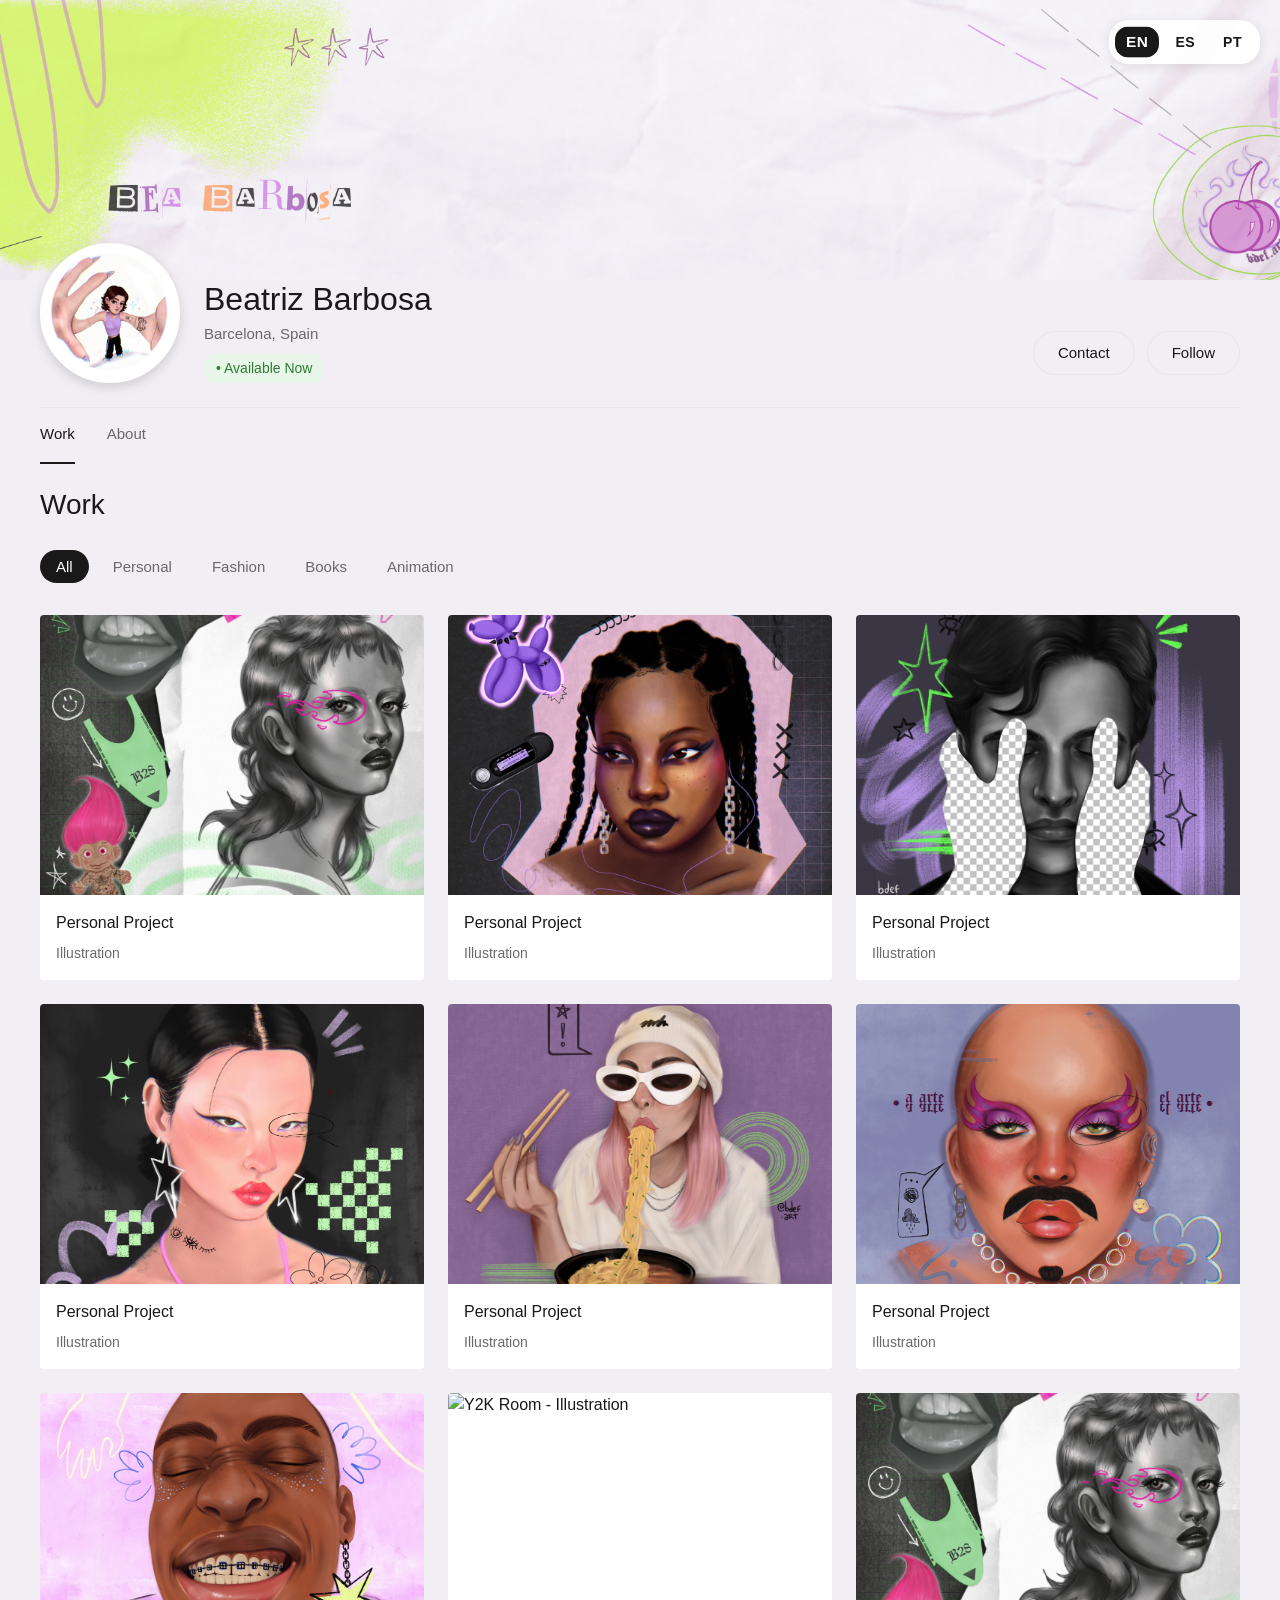
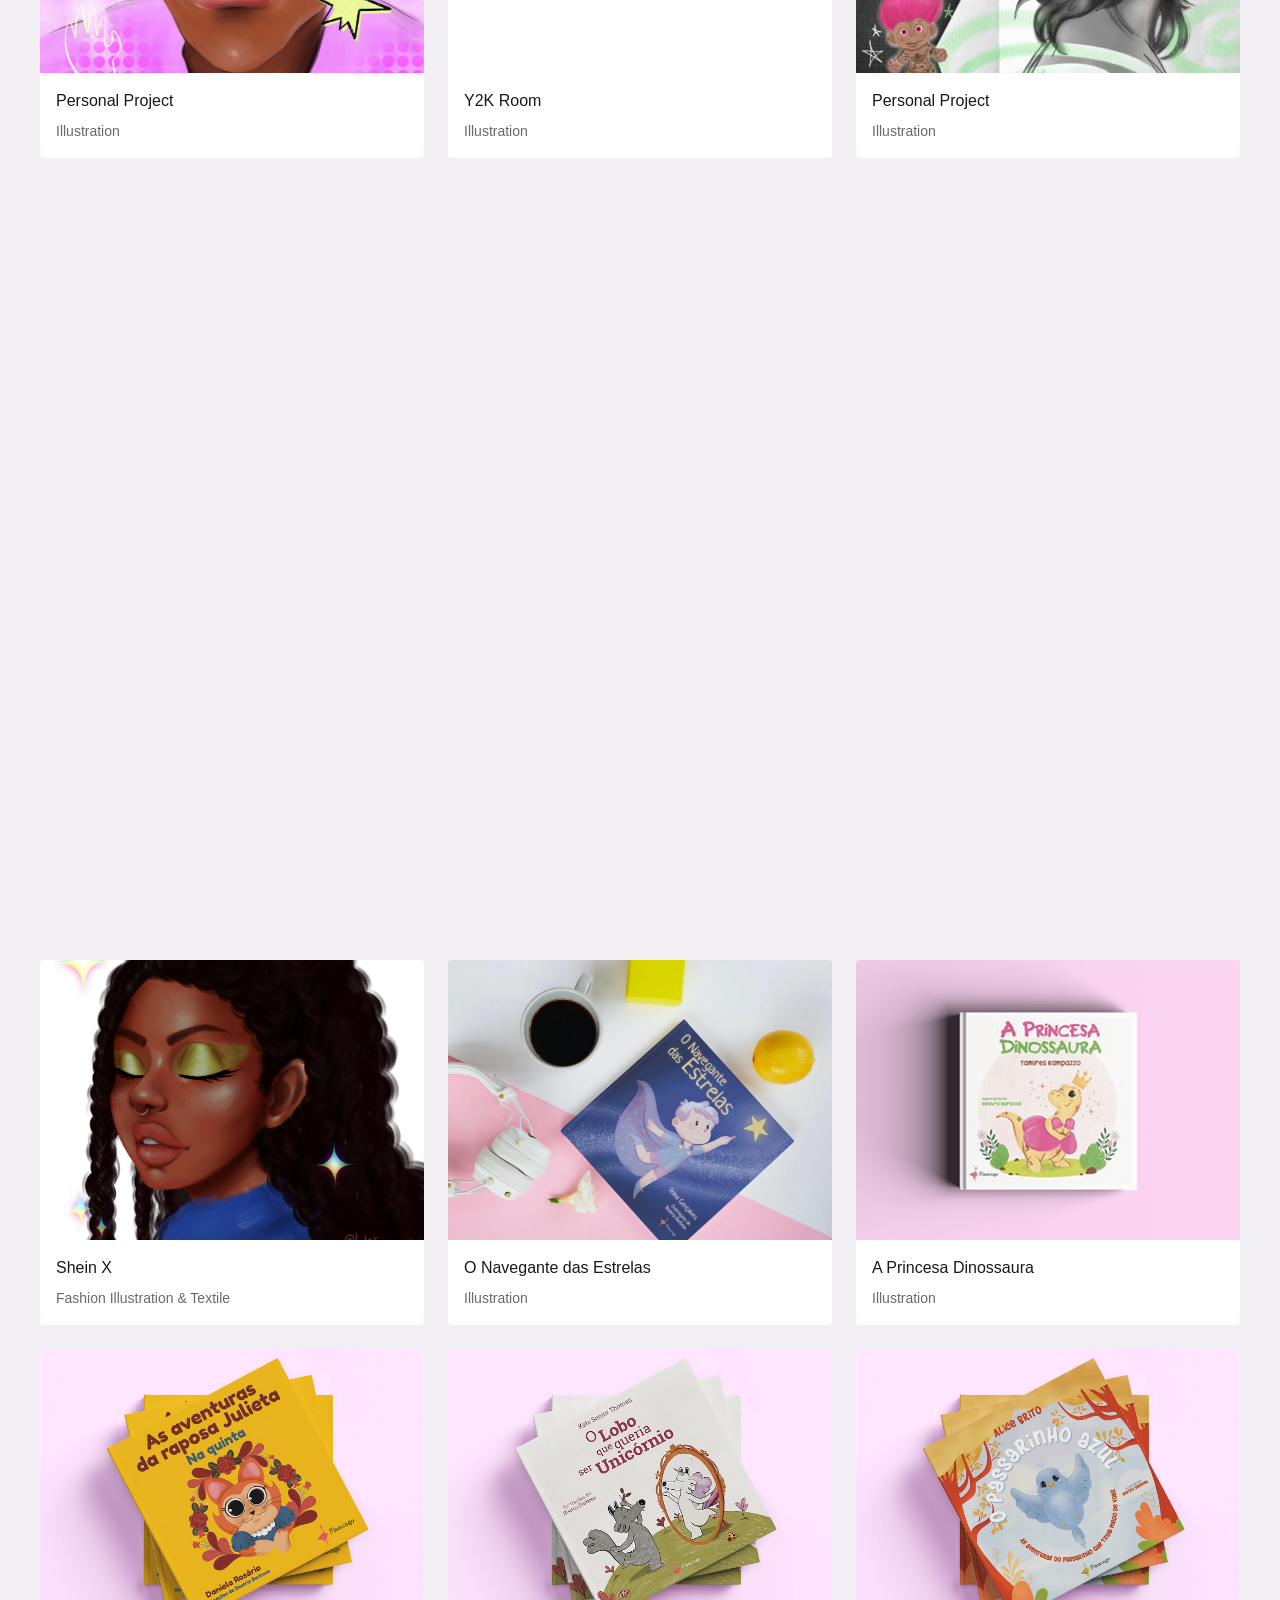
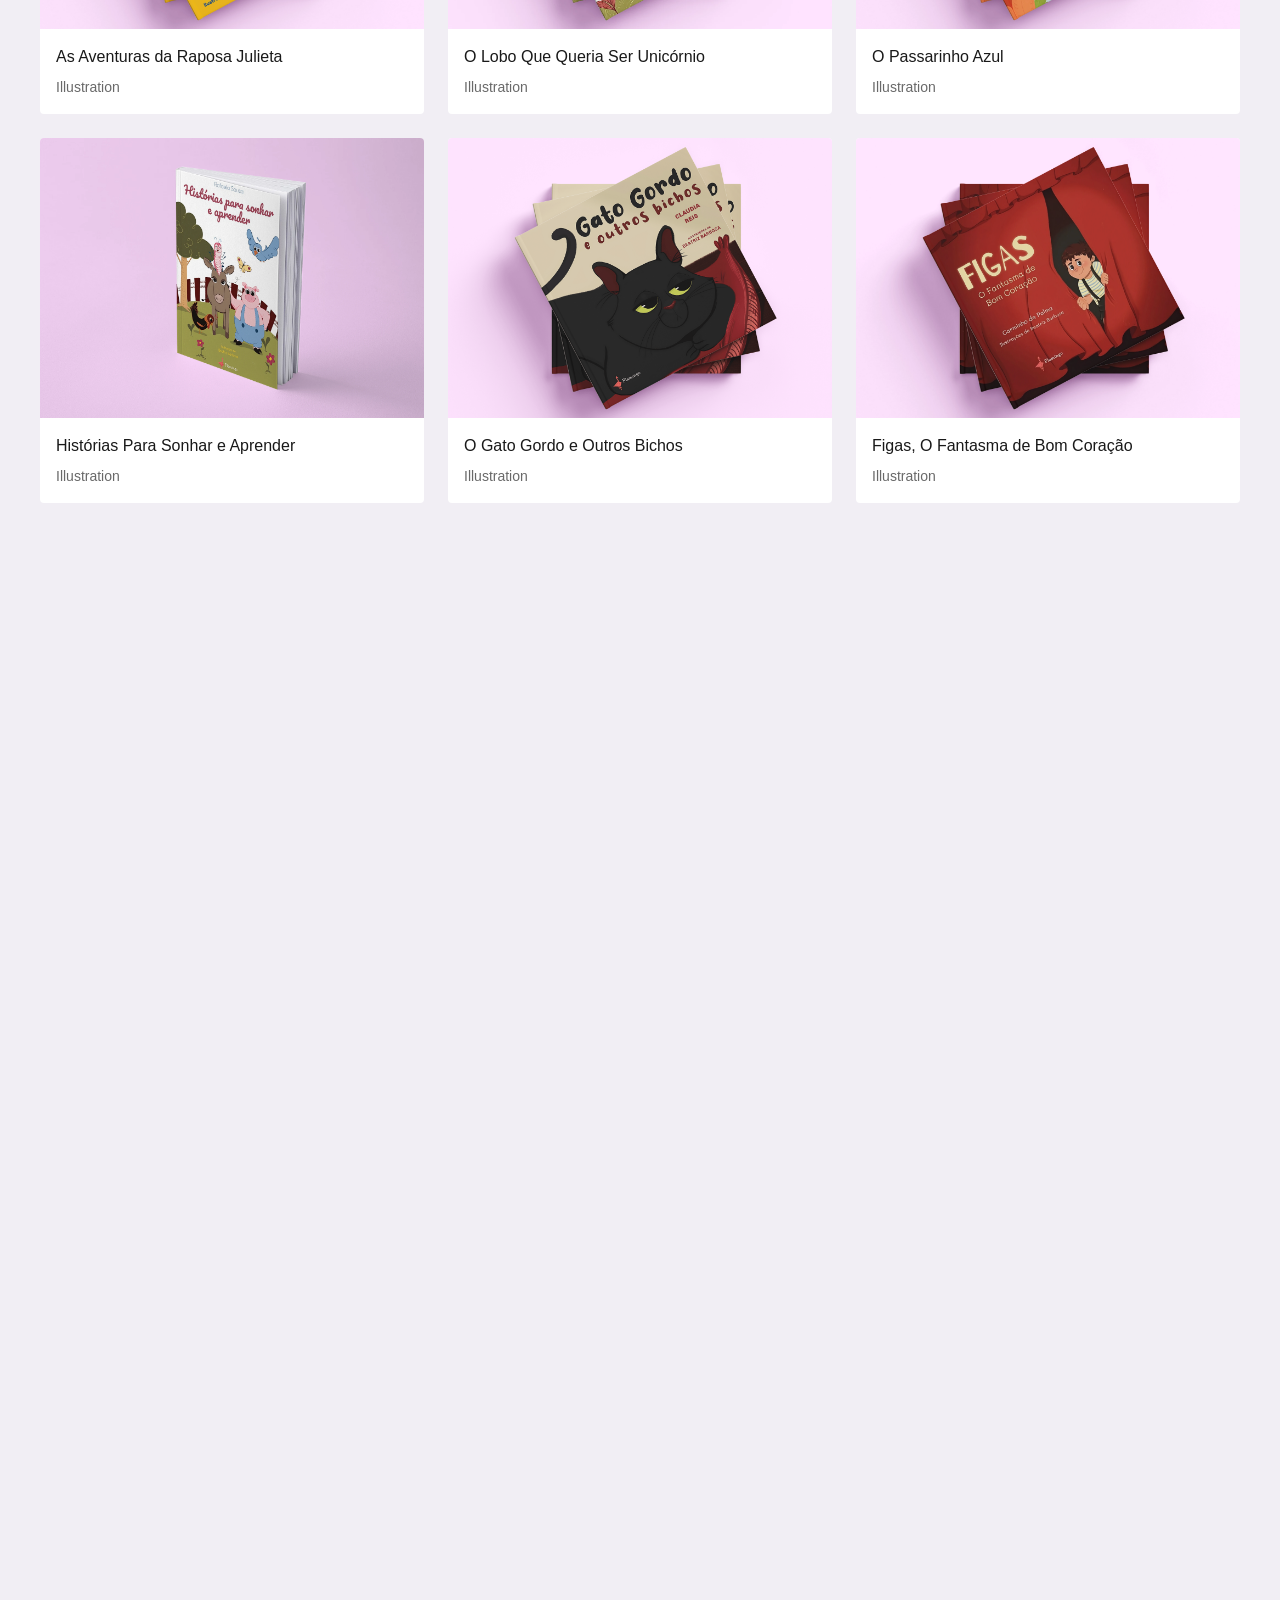
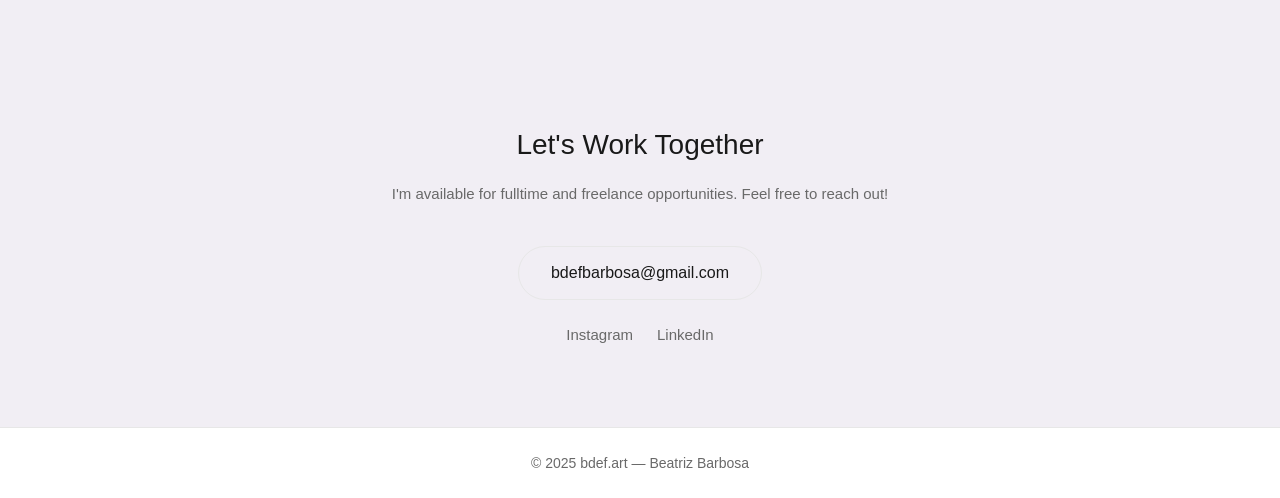
==== commit 6233821f: "Adjust about me" ====
--- a/index.html
+++ b/index.html
@@ -4,8 +4,8 @@
     <meta charset="UTF-8">
     <meta name="viewport" content="width=device-width, initial-scale=1.0">
     <meta name="referrer" content="strict-origin-when-cross-origin">
-    <meta name="description" content="Beatriz Barbosa - Illustration, UI Design & 2D Animation Portfolio">
-    <meta name="keywords" content="designer, illustrator, UI design, 2D animation, portfolio, Barcelona">
+    <meta name="description" content="Beatriz Barbosa - Illustration & 2D Animation Portfolio">
+    <meta name="keywords" content="designer, illustrator, 2D animation, portfolio, Barcelona">
     <meta name="author" content="Beatriz Barbosa">
     <title>Beatriz Barbosa - Visual Artist</title>
     <link rel="stylesheet" href="css/styles.css">
@@ -556,7 +556,7 @@
         <div class="container">
             <div class="about-content">
                 <h2>About</h2>
-                <p class="about-description">I'm a passionate designer and illustrator specializing in <strong>Illustration, UI Design, and 2D Animation</strong>. I create meaningful visual experiences that bring ideas to life with vibrant colors and unique character.</p>
+                <p class="about-description">I'm a passionate designer and illustrator specializing in <strong>Illustration and 2D Animation</strong>. I create meaningful visual experiences that bring ideas to life with vibrant colors and unique character.</p>
                 <p class="about-description">Available for fulltime positions and freelance projects. I combine artistic vision with technical expertise to deliver designs that not only look beautiful but also communicate effectively.</p>
                 
                 <div class="about-info">
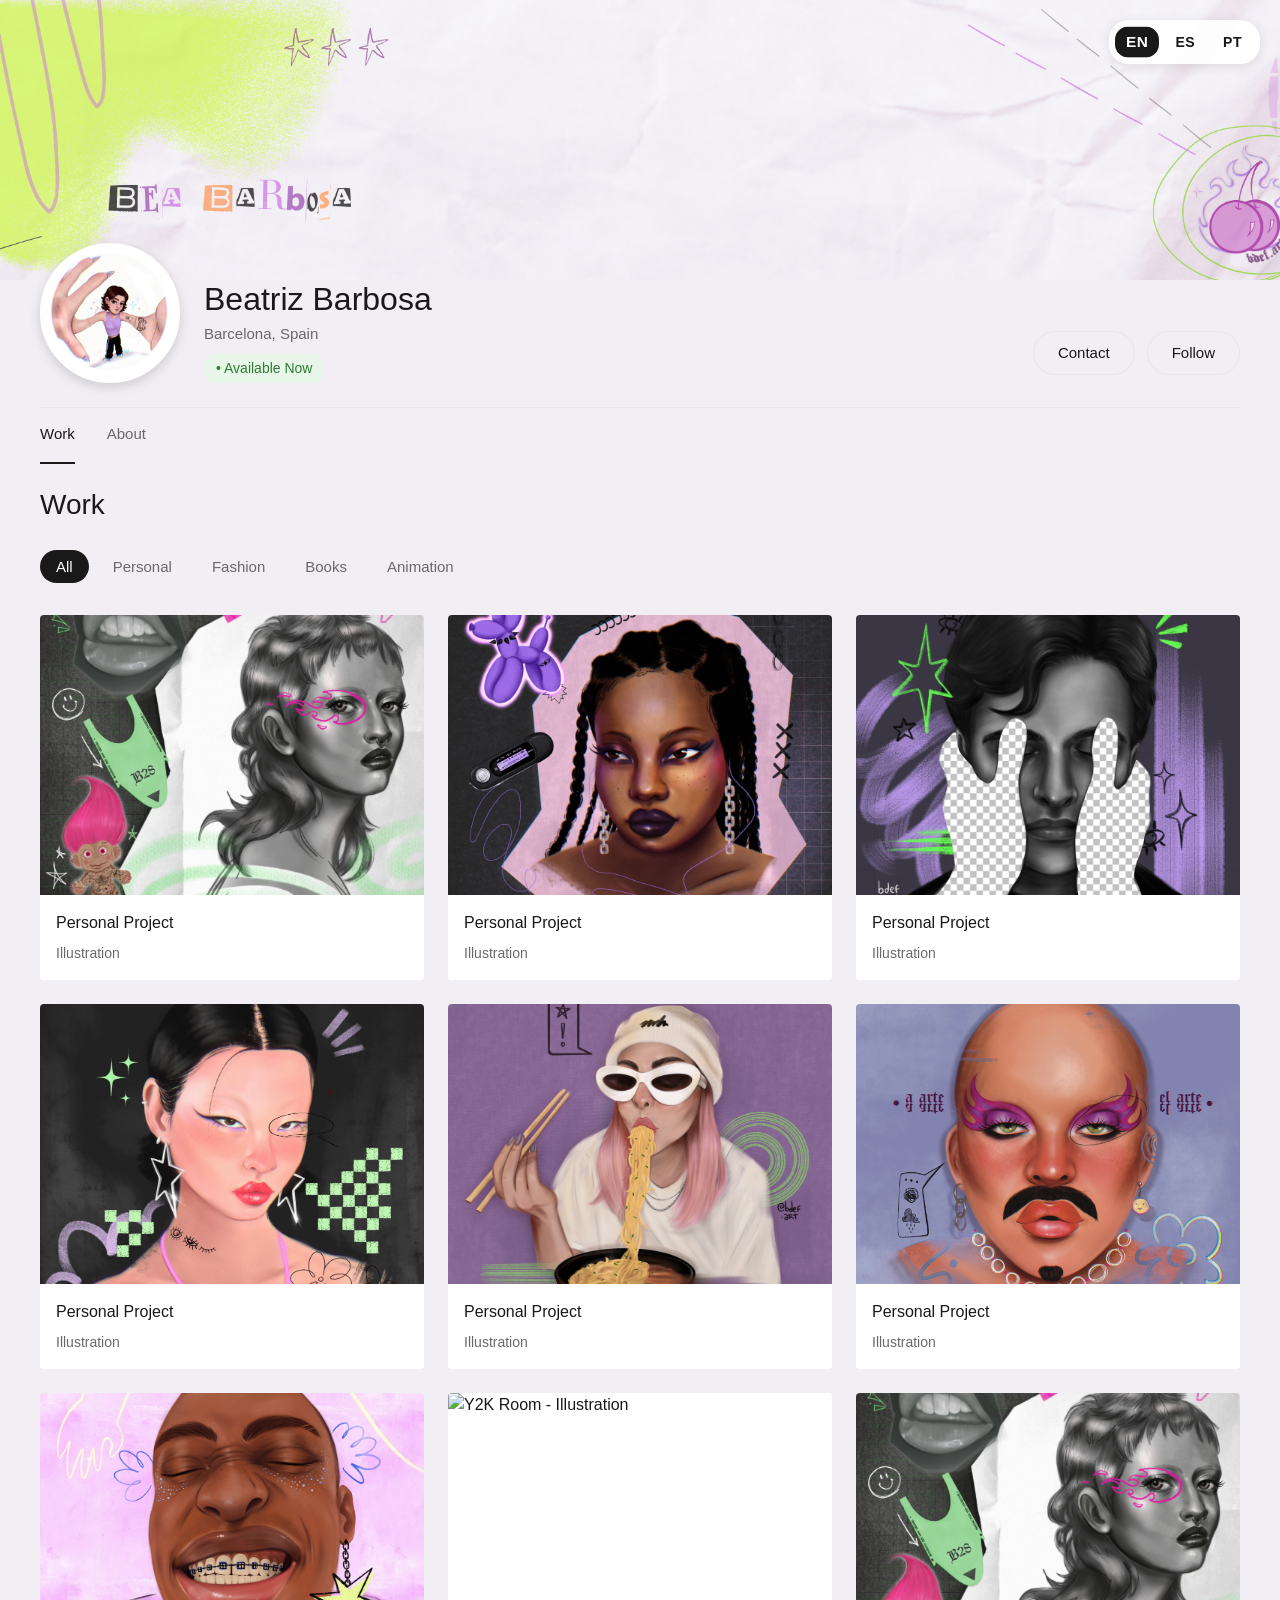
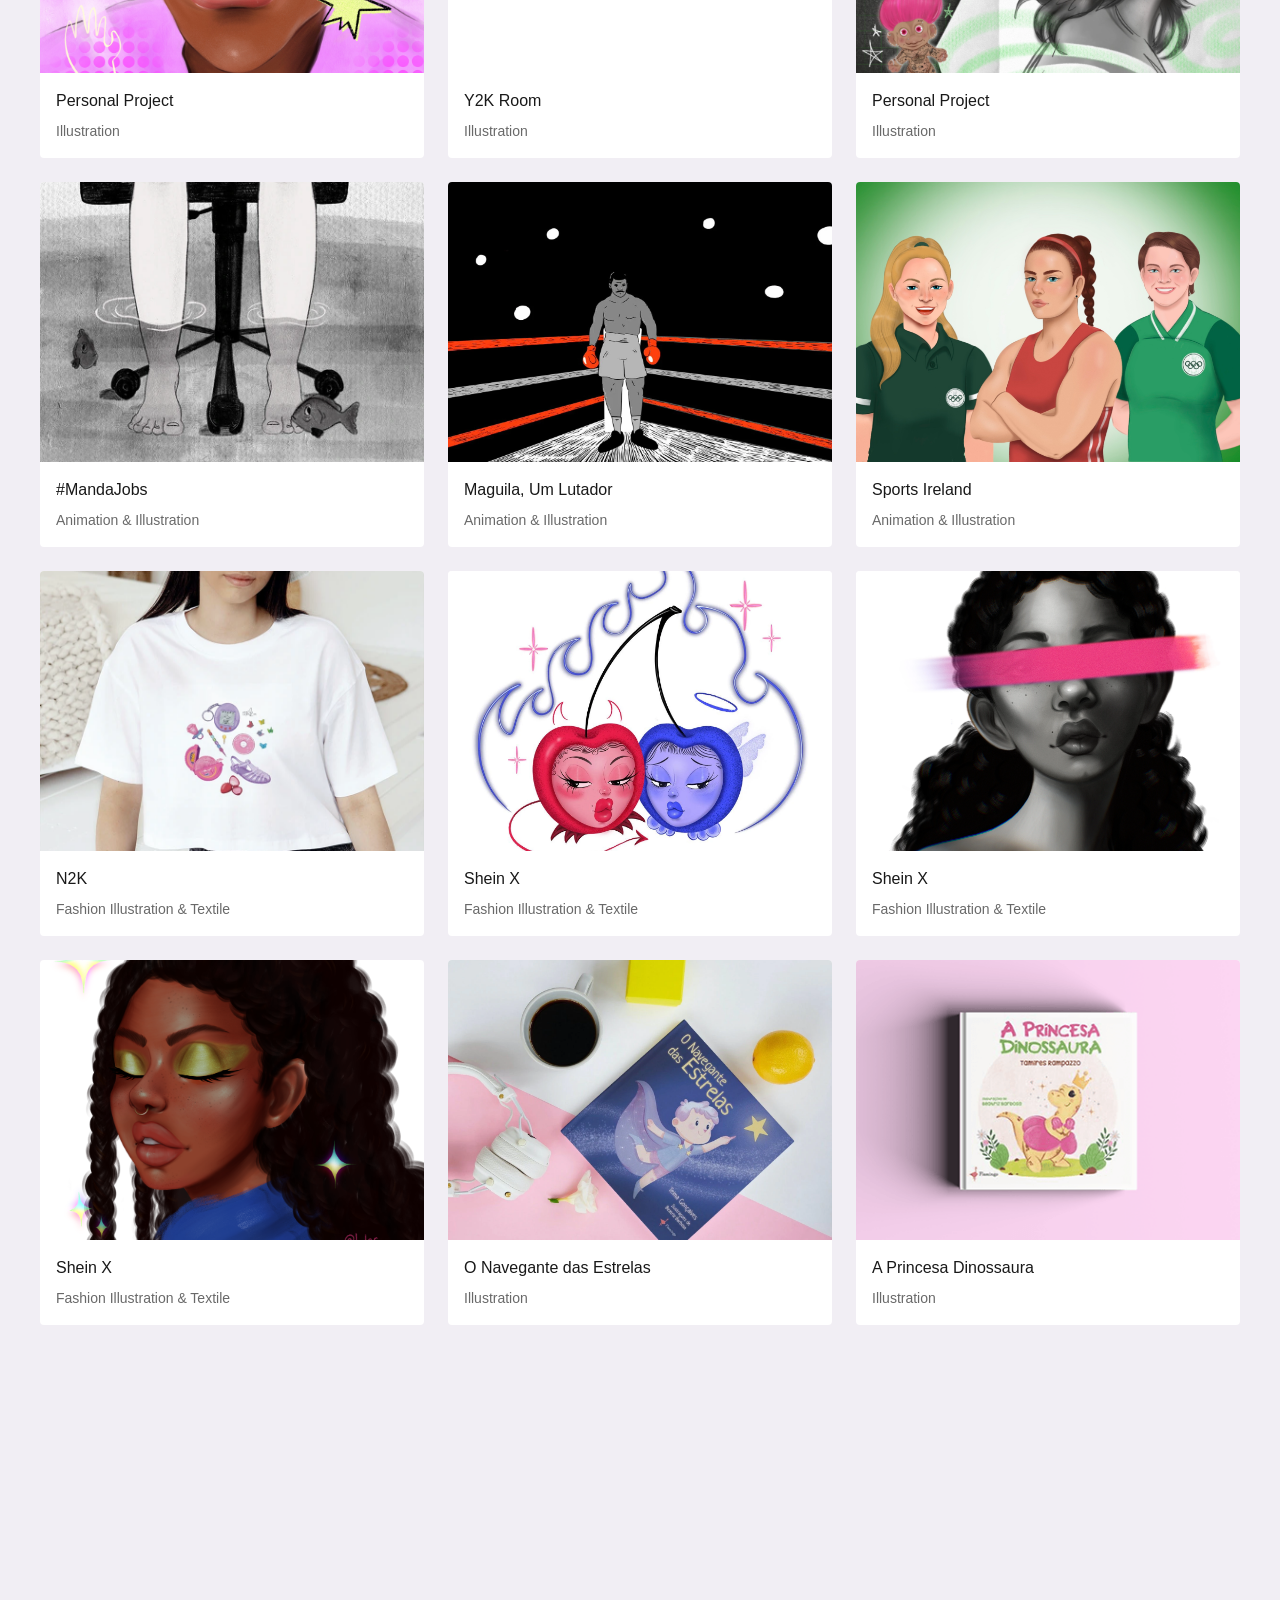
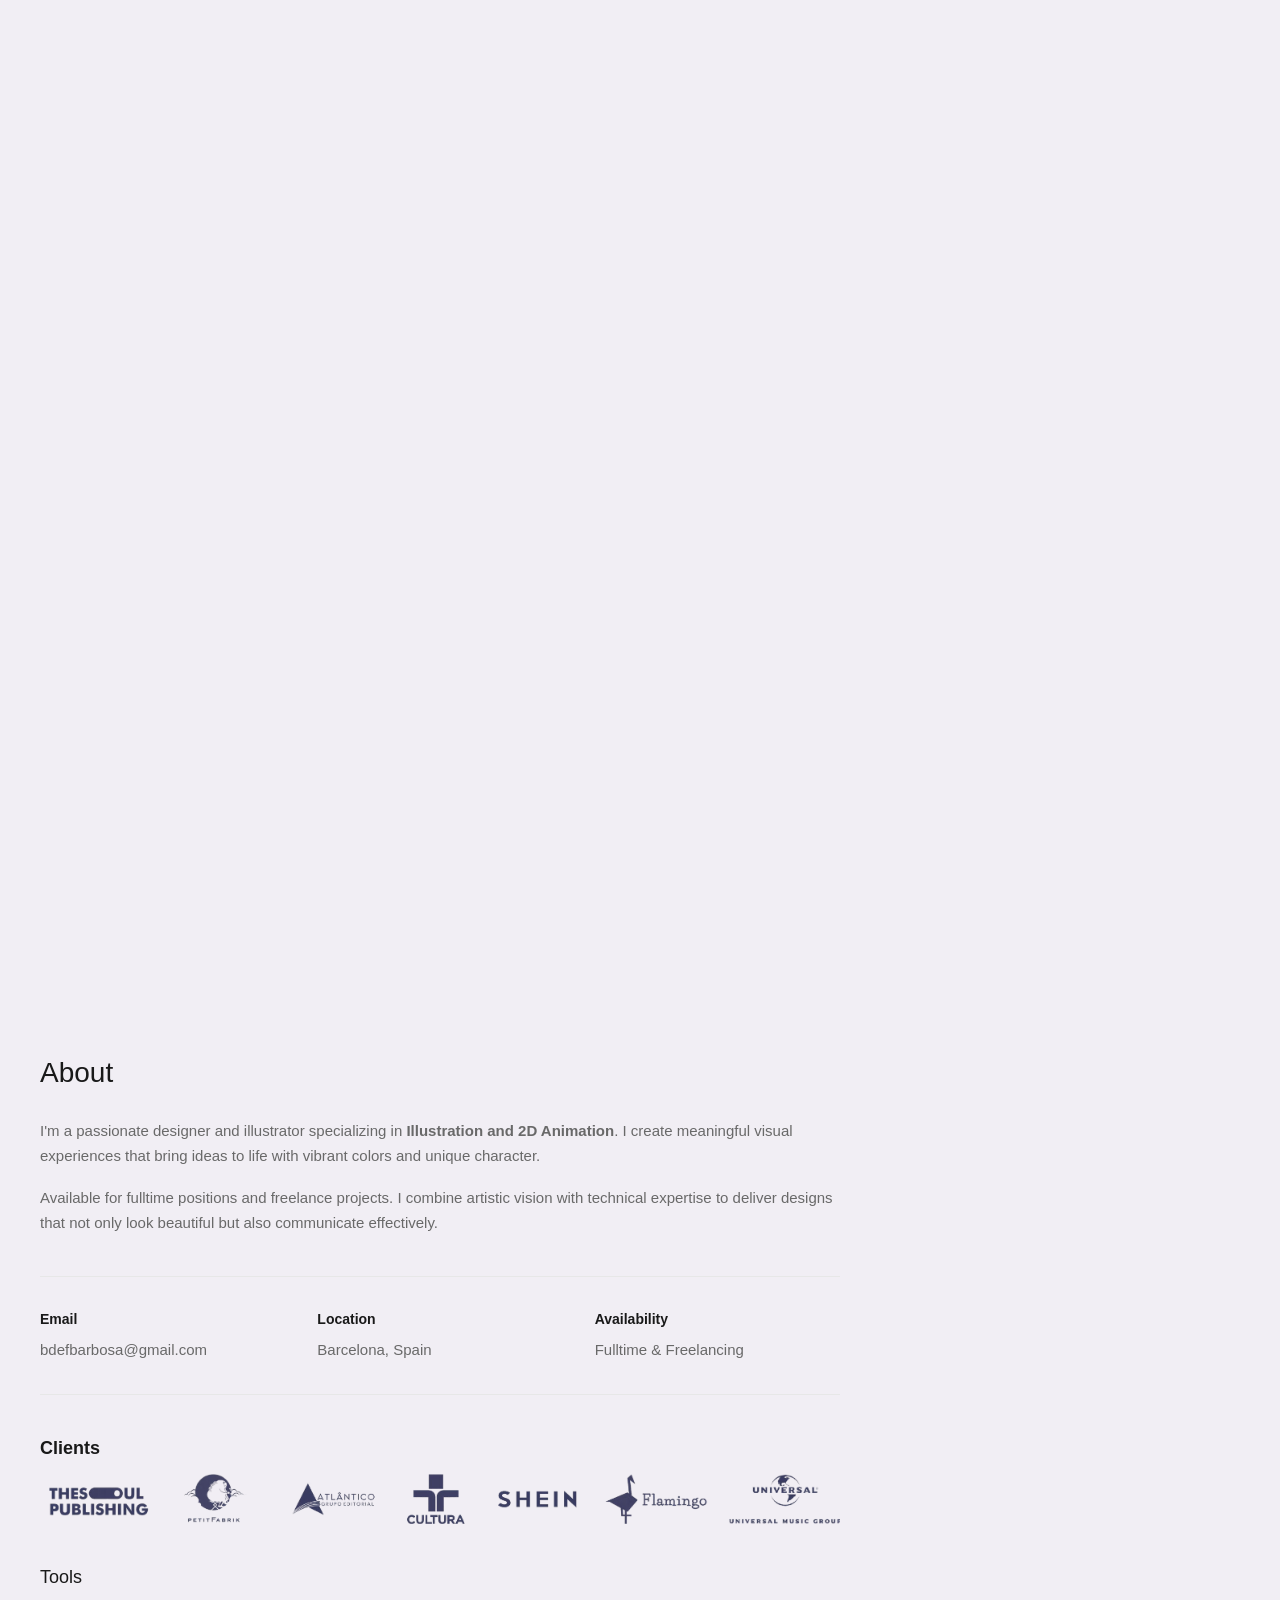
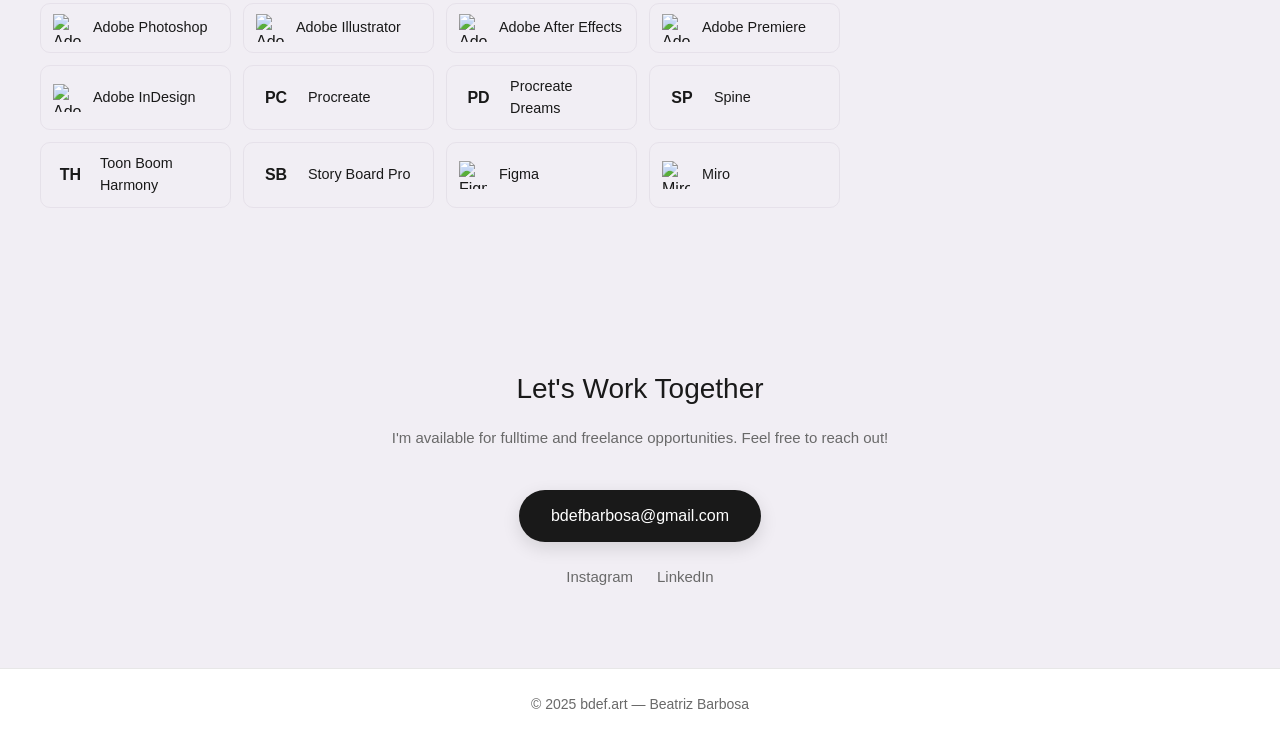
==== commit 06a4371b: "Button and Toolset addition" ====
--- a/index.html
+++ b/index.html
@@ -574,14 +574,63 @@
                     </div>
                 </div>
                 <div class="clients-section">
-                    <img src="images/clients.png" alt="Clients" class="clients-image">
-                </div>                
-                <div class="skills-tags">
-                    <span class="skill-tag">Illustration</span>
-                    <span class="skill-tag">UI Design</span>
-                    <span class="skill-tag">2D Animation</span>
-                    <span class="skill-tag">Character Design</span>
-                    <span class="skill-tag">Graphic Design</span>
+                    <h3>Clients</h3>
+                        <div class="clients-item">
+                            <img src="images/clients.png" alt="Clients" class="clients-image">
+                        </div>
+                </div>
+                <div class="frameworks-section">
+                    <h3> Tools </h3>
+                    <div class="framework-grid">
+                        <div class="framework-item">
+                            <img class="framework-logo" src="https://cdn.jsdelivr.net/npm/simple-icons@v8/icons/adobephotoshop.svg" alt="Adobe Photoshop">
+                            <span class="framework-label">Adobe Photoshop</span>
+                        </div>
+                        <div class="framework-item">
+                            <img class="framework-logo" src="https://cdn.jsdelivr.net/npm/simple-icons@v8/icons/adobeillustrator.svg" alt="Adobe Illustrator">
+                            <span class="framework-label">Adobe Illustrator</span>
+                        </div>
+                        <div class="framework-item">
+                            <img class="framework-logo" src="https://cdn.jsdelivr.net/npm/simple-icons@v8/icons/adobeaftereffects.svg" alt="Adobe After Effects">
+                            <span class="framework-label">Adobe After Effects</span>
+                        </div>
+                        <div class="framework-item">
+                            <img class="framework-logo" src="https://cdn.jsdelivr.net/npm/simple-icons@v8/icons/adobepremierepro.svg" alt="Adobe Premiere">
+                            <span class="framework-label">Adobe Premiere</span>
+                        </div>
+                        <div class="framework-item">
+                            <img class="framework-logo" src="https://cdn.jsdelivr.net/npm/simple-icons@v8/icons/adobeindesign.svg" alt="Adobe Indesign">
+                            <span class="framework-label">Adobe InDesign</span>
+                        </div>
+                        <div class="framework-item">
+                            <div class="framework-logo placeholder">PC</div>
+                            <span class="framework-label">Procreate</span>
+                        </div>
+                        <div class="framework-item">
+                            <div class="framework-logo placeholder">PD</div>
+                            <span class="framework-label">Procreate Dreams</span>
+                        </div>
+                        <div class="framework-item">
+                            <div class="framework-logo placeholder">SP</div>
+                            <span class="framework-label">Spine</span>
+                        </div>
+                        <div class="framework-item">
+                            <div class="framework-logo placeholder">TH</div>
+                            <span class="framework-label">Toon Boom Harmony</span>
+                        </div>
+                        <div class="framework-item">
+                            <div class="framework-logo placeholder">SB</div>
+                            <span class="framework-label">Story Board Pro</span>
+                        </div>
+                        <div class="framework-item">
+                            <img class="framework-logo" src="https://cdn.jsdelivr.net/npm/simple-icons@v8/icons/figma.svg" alt="Figma">
+                            <span class="framework-label">Figma</span>
+                        </div>
+                        <div class="framework-item">
+                            <img class="framework-logo" src="https://cdn.jsdelivr.net/npm/simple-icons@v8/icons/miro.svg" alt="Miro">
+                            <span class="framework-label">Miro</span>
+                        </div>
+                    </div>
                 </div>
             </div>
         </div>
--- a/css/styles.css
+++ b/css/styles.css
@@ -416,6 +416,75 @@
     color: var(--text-color);
 }
 
+/* ========== Frameworks / Toolset ========== */
+.frameworks-section {
+    margin-top: 24px;
+}
+
+.frameworks-section h3 {
+    margin: 12px 0;
+    font-size: 1.125rem;
+    color: var(--text-color);
+}
+
+.framework-grid {
+    display: grid;
+    grid-template-columns: repeat(auto-fit, minmax(160px, 1fr));
+    gap: 12px;
+    margin-top: 8px;
+}
+
+.framework-item {
+    display: flex;
+    align-items: center;
+    gap: 12px;
+    padding: 10px 12px;
+    background: transparent;
+    border: 1px solid rgba(212,205,217,0.4);
+    border-radius: 10px;
+}
+
+.framework-logo {
+    width: 28px;
+    height: 28px;
+    display: block;
+    object-fit: contain;
+}
+
+.framework-logo.bw {
+    filter: grayscale(1) brightness(0) contrast(100%);
+    /* ensure svg scales nicely */
+    width: 28px;
+    height: 28px;
+}
+
+.framework-logo.placeholder {
+    width: 40px;
+    height: 40px;
+    display: inline-flex;
+    align-items: center;
+    justify-content: center;
+    background: transparent;
+    border-radius: 6px;
+    color: var(--text-color);
+    font-weight: 600;
+}
+
+.framework-label {
+    font-size: 0.9rem;
+    color: var(--text-color);
+}
+
+@media (max-width: 480px) {
+    .framework-grid {
+        grid-template-columns: repeat(auto-fill, minmax(140px, 1fr));
+    }
+    .framework-item {
+        padding: 8px 10px;
+        gap: 8px;
+    }
+}
+
 
 
 /* ========== Contact Section ========== */
@@ -448,17 +517,19 @@
 .contact-button {
     display: inline-block;
     padding: 14px 32px;
-    background: transparent !important;
-    color: var(--text-color) !important;
+    background: #191919 !important;
+    color: #ffffff !important;
     text-decoration: none;
-    border: 1px solid var(--border-color);
+    border: none;
     border-radius: 50px;
     font-size: 1rem;
-    transition: background 0.2s ease;
+    transition: background 0.15s ease, transform 0.12s ease;
+    box-shadow: 0 6px 18px rgba(0,0,0,0.12);
 }
 
 .contact-button:hover {
-    background: var(--hover-bg);
+    background: #0f0f0f !important;
+    transform: translateY(-1px);
 }
 
 .social-links {
@@ -803,7 +874,15 @@
 /* ========== Clients Section ========== */
 .clients-section {
     margin-bottom: 40px;
-    text-align: center;
+    text-align: left;
+}
+
+.clients-section h3 {
+    display: block;
+    color: var(--text-color);
+    font-size: 1.125rem;
+    font-weight: 600;
+    margin-bottom: 12px;
 }
 
 .clients-image {
@@ -811,7 +890,7 @@
     max-width: 100%;
     height: auto;
     display: block;
-    margin: 0 auto;
+    margin: 0; /* left-align image inside container */
 }
 
 /* Match the work grid width constraints */
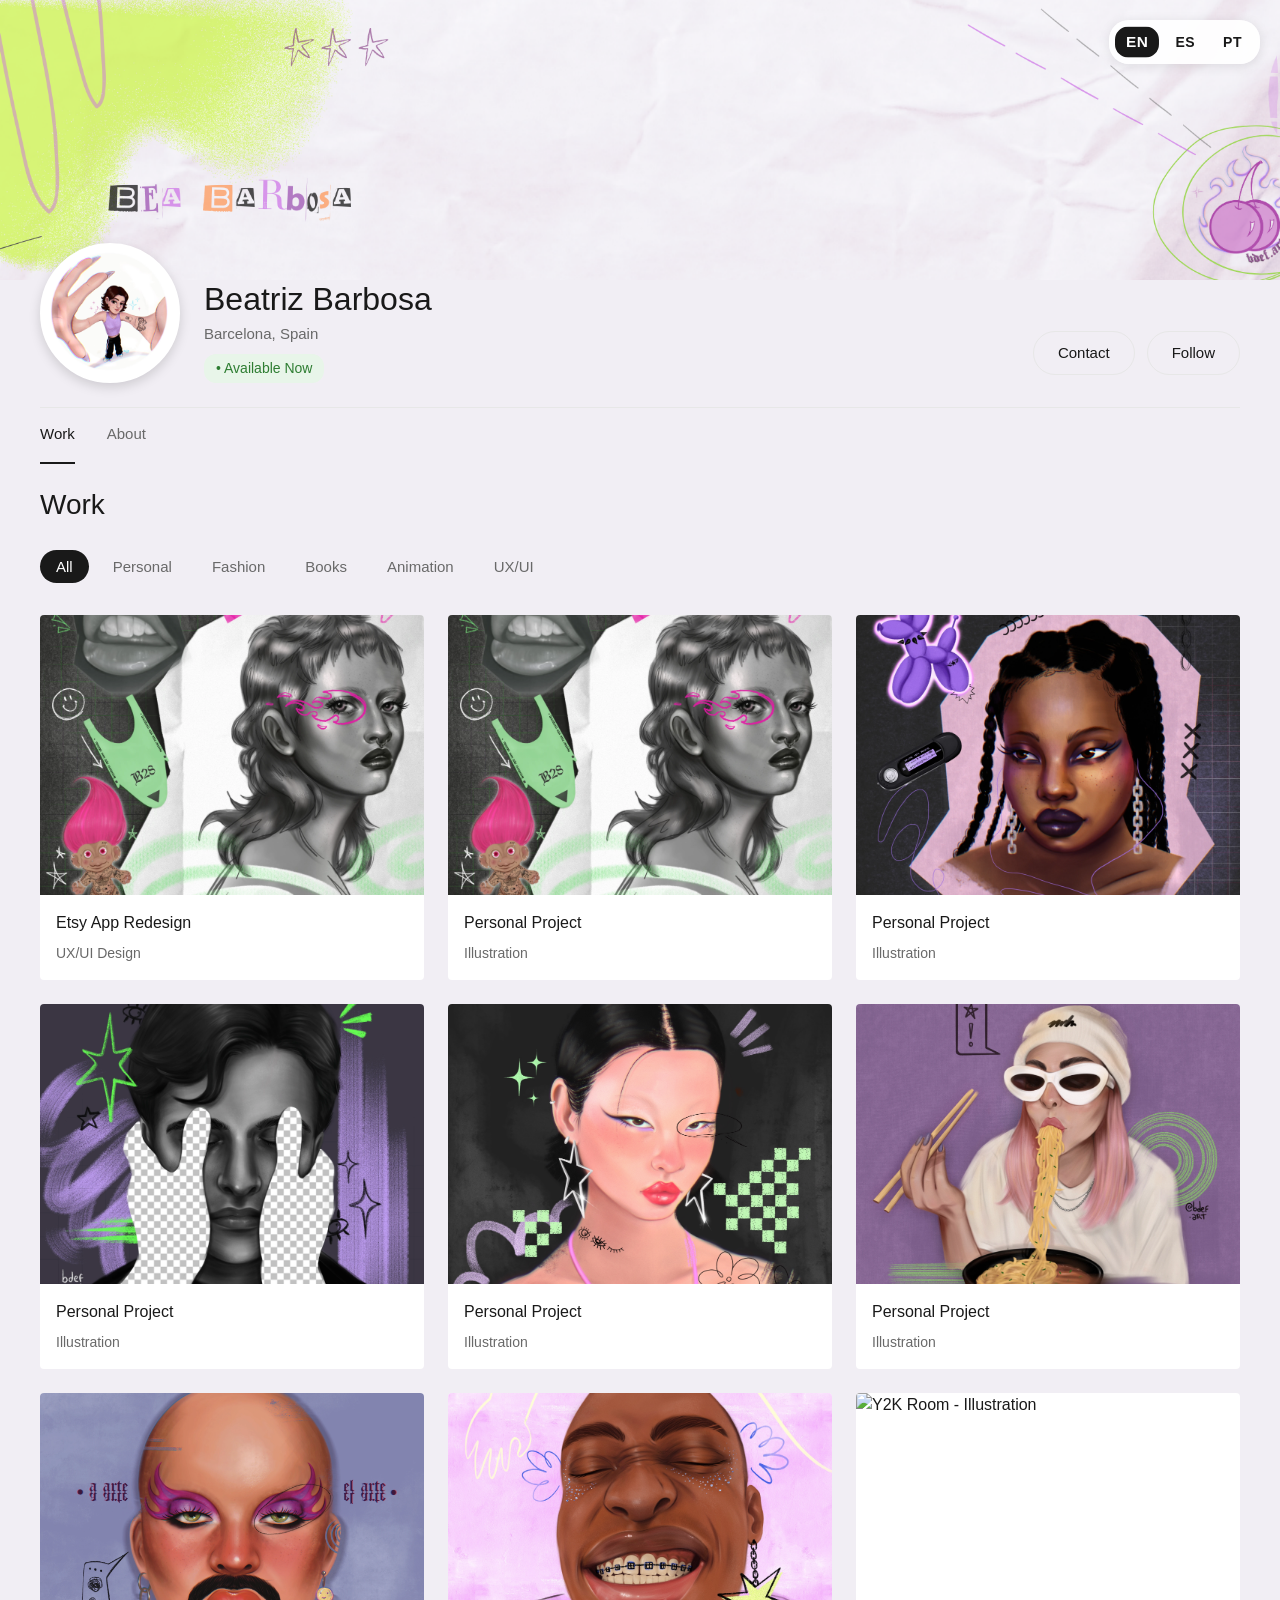
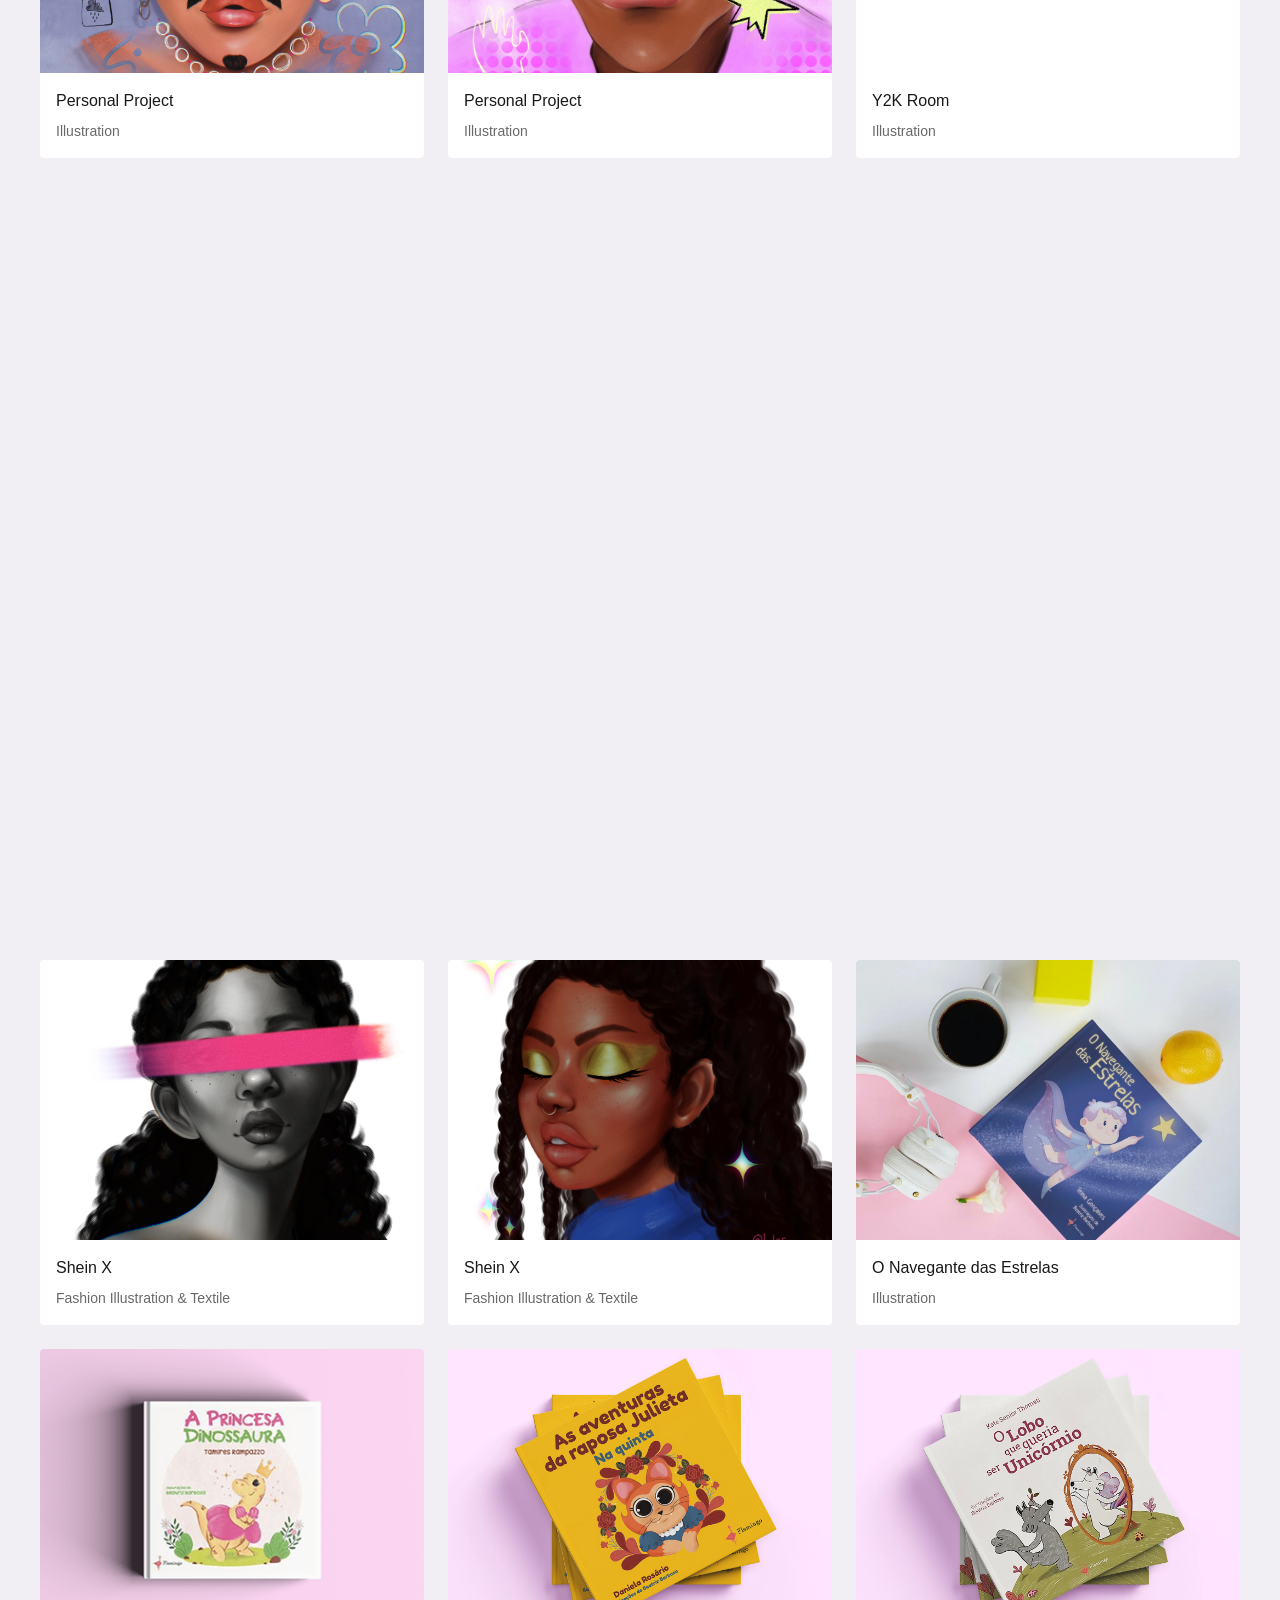
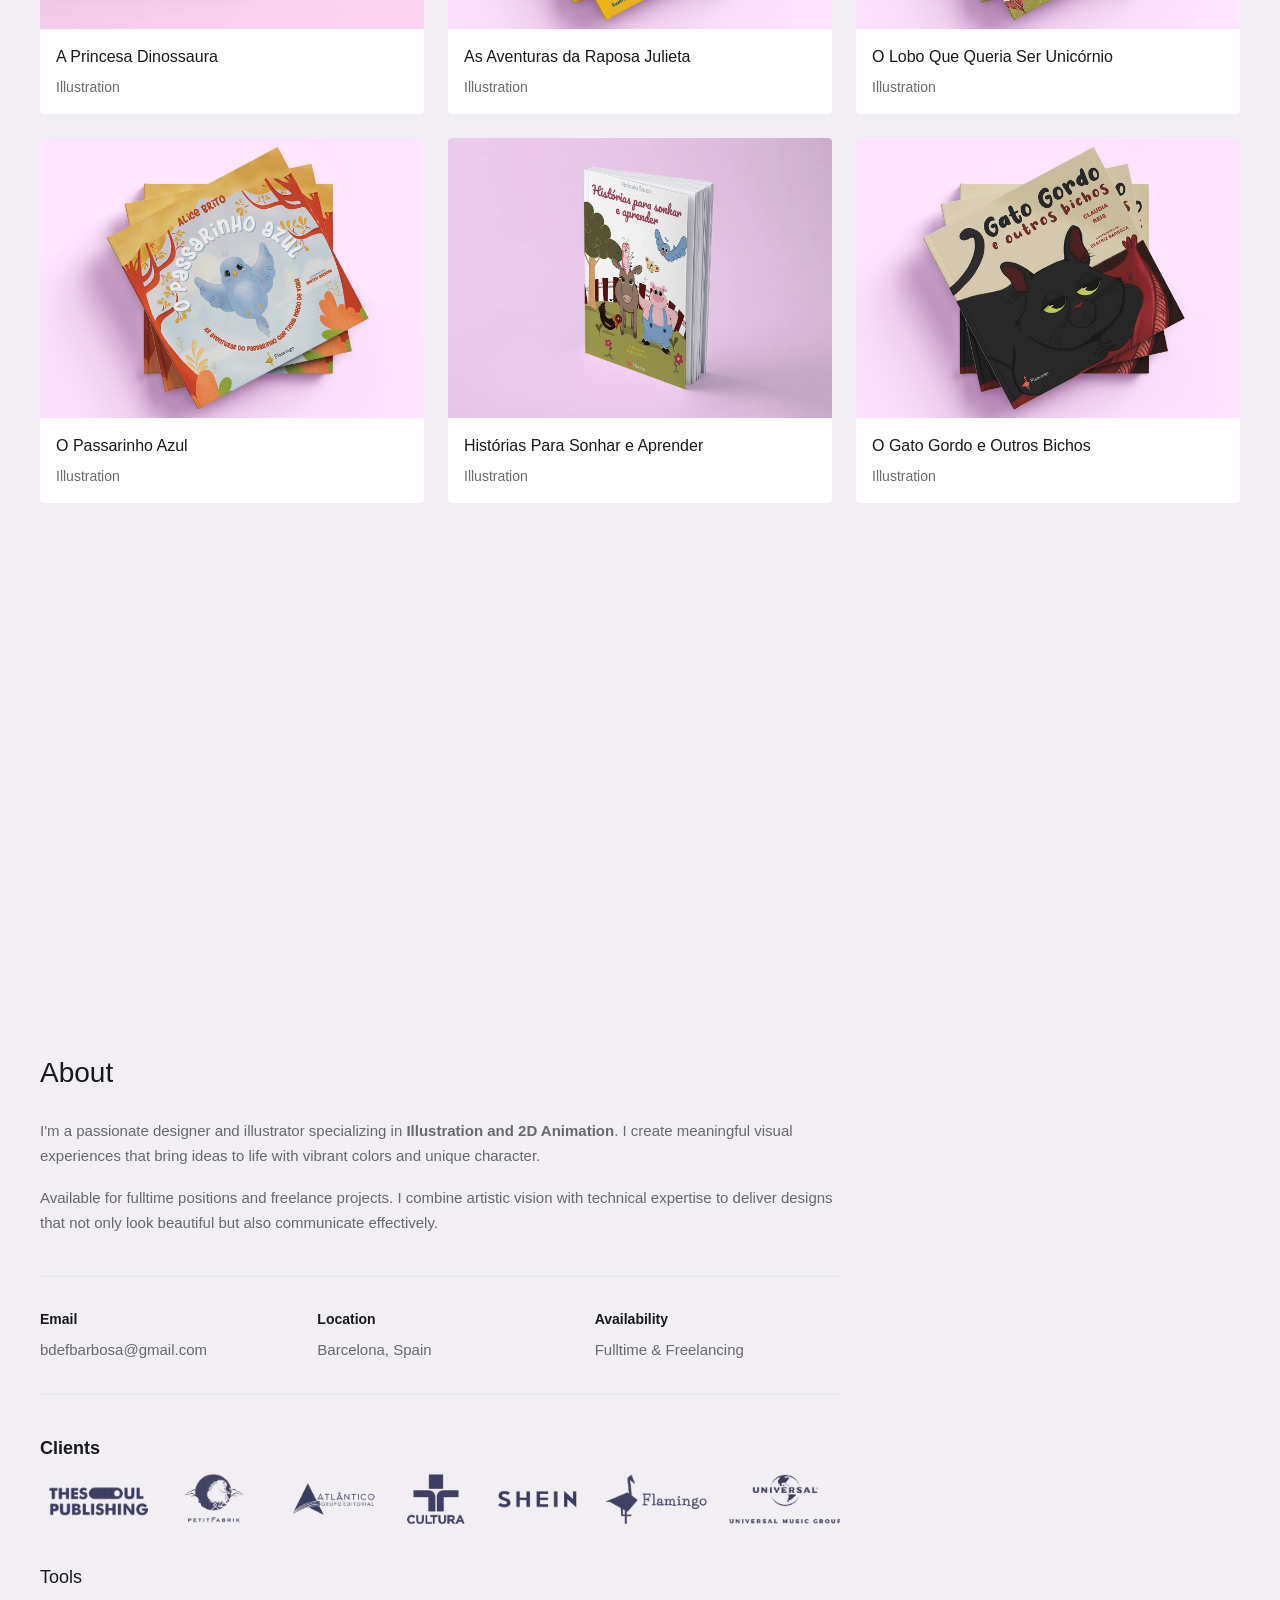
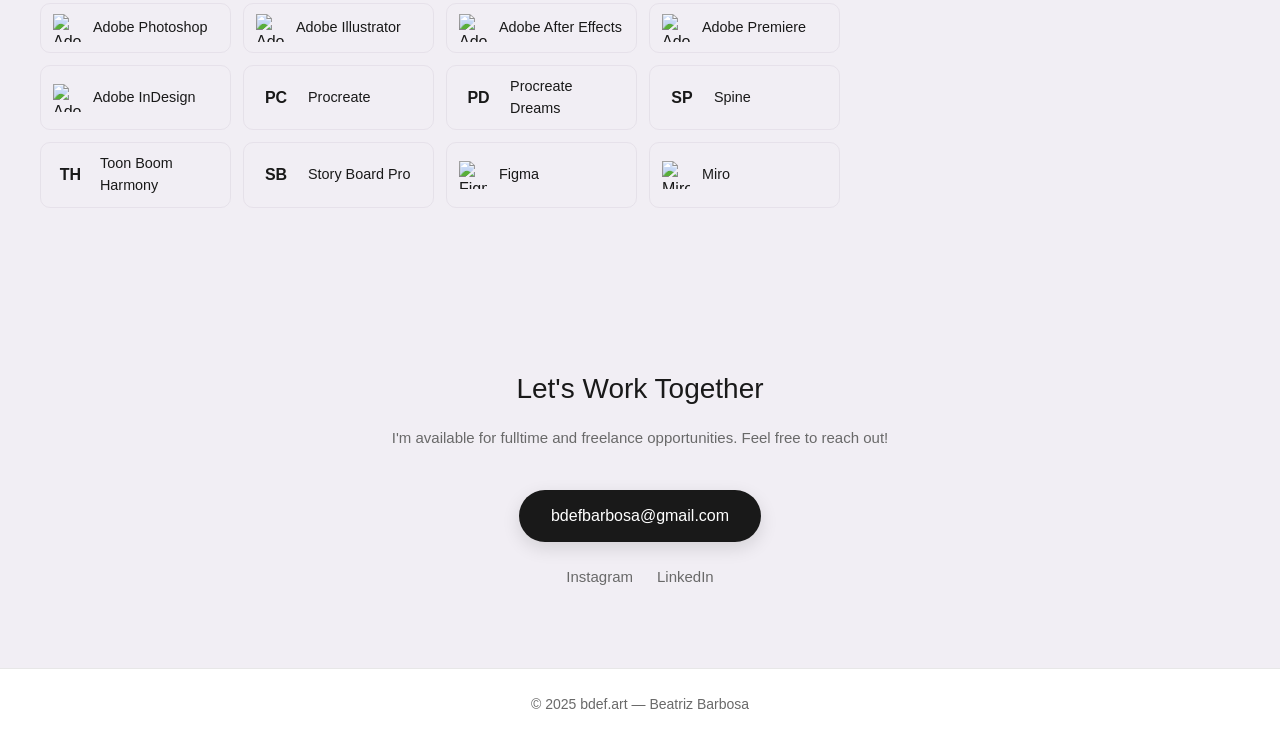
==== commit f2793d7a: "Add UX/UI project details for Etsy app redesign and enhance filtering functionality" ====
--- a/index.html
+++ b/index.html
@@ -58,9 +58,33 @@
                 <button class="filter-btn" data-filter="Fashion">Fashion</button>
                 <button class="filter-btn" data-filter="Books">Books</button>
                 <button class="filter-btn" data-filter="Animation">Animation</button>
+                <button class="filter-btn" data-filter="UX/UI">UX/UI</button>
             </div>
 
             <div class="work-grid">
+                <!-- ========================================= -->
+                <!-- UX/UI CATEGORY -->
+                <!-- ========================================= -->
+                
+                <!-- Etsy App Redesign - UX/UI Project -->
+                <div class="work-item" data-category="UX/UI" 
+                     data-project-id="Etsy App Redesign"
+                     data-title="Etsy App Redesign"
+                     data-category-name="UX/UI Design"
+                     data-description="<h3>Etsy App Redesign: Optimizing Communication and Discovery</h3><p>In this project, the main challenge was to enhance the Etsy mobile app experience by solving friction pain points in the Chat and Search Filters.</p><p><strong>The Goal:</strong> Increase user retention and conversion by streamlining how buyers talk to sellers and find unique products.</p><p><strong>My Role:</strong> UX/UI Designer (End-to-end: Research, Ideation, and Prototyping)</p><h4>Context</h4><p>Etsy is a global marketplace leader in creative and handmade e-commerce. While its web platform offers robust navigation, these features don't translate as effectively to the mobile app. Through user analysis, I noticed that Chat and Filtering, which are intuitive on the website, became major friction points on the mobile application. This redesign bridges that gap, bringing clarity and efficiency to the handheld experience.</p><h4>Problem 1: The Chat</h4><p>By benchmarking competitors like Wallapop and Vinted, I identified a clear market standard: successful peer-to-peer marketplaces prioritize direct communication. While Etsy's current navigation features a 'Deals' tab, user feedback revealed that finding the chat was often unintuitive, creating a barrier during the consideration phase.</p><p>Since handmade goods inherently require a higher level of personalization and trust, I decided to replace the 'Deals' button with a dedicated 'Chat' icon in the primary navigation bar. This strategic change reduces the friction for buyers to reach sellers, facilitating faster clarification of product details.</p><h4>Problem 2: The Filtering Gap</h4><p>During the research phase, the lack of an accessible filtering system was the most reported pain point among users. Many expressed frustration at having to scroll through thousands of irrelevant items, leading to decision fatigue. My analysis confirmed that while Etsy's web version is robust, the mobile app creates a significant barrier by not offering immediate tools to sort by price, location, or shipping.</p><h4>The Solution</h4><p>To solve these problems, I designed an intuitive filtering flow that integrates seamlessly into the search journey. My proposal introduces a persistent 'Filters' button that triggers a contextual overlay (bottom sheet). Instead of taking the user to a new screen, the overlay allows for quick adjustments to category, location, price, shipping options and sort by, without losing the search context.</p><p>For the chat, I created a clean, intuitive interface for the chat list and individual conversation screens, ensuring that notifications are visible and the navigation remains consistent throughout the entire experience. This structure establishes a direct line of communication, making the 'ask a question' process much more fluid.</p><h4>Final Design</h4><p>The final interface reflects a balance between Etsy's unique aesthetic and the practical needs of its global community. By implementing the new Chat navigation and a Comprehensive Filtering System, I transformed two major friction points into seamless user journeys.</p><p><strong>Key UI Enhancements:</strong></p><ul><li>Visual Consistency: Every new element was designed using Etsy's design patterns to ensure a native and trustworthy feel.</li><li>Interactivity: The bottom-sheet overlays provide a lightweight feel to the search process, while the centralized chat hub simplifies user communication.</li></ul><h4>Conclusion</h4><p>This redesign project addressed two of Etsy's most critical mobile friction points—communication and discovery—by replacing an underutilized tab with a dedicated chat hub and introducing a contextual filtering system through a bottom-sheet overlay. Both solutions were grounded in user research and competitive benchmarking, ensuring that design decisions were driven by real needs rather than assumptions. The result is a more intuitive, conversion-friendly experience that stays true to Etsy's brand identity while closing the gap between its web and mobile platforms.</p>"
+                     data-year="2024"
+                     data-client="Personal Project"
+                     data-role="UX/UI Designer"
+                     data-images='[["images/uxui/etsy/etsy_cover.webp"], ["images/uxui/etsy/etsy_home.webp"], ["images/uxui/etsy/etsy_search.webp"], ["images/uxui/etsy/etsy_chat_wireframe.webp", "images/uxui/etsy/etsy_chat_analysis.webp"], ["images/uxui/etsy/etsy_chat_solution.webp"], ["images/uxui/etsy/etsy_filter_problem.webp"], ["images/uxui/etsy/etsy_filter_wireframe.webp"], ["images/uxui/etsy/etsy_filter_solution.webp"], ["images/uxui/etsy/etsy_final_chat.webp"], ["images/uxui/etsy/etsy_final_filter.webp"]]'>
+                    <img src="images/uxui/etsy/etsy_cover.webp" alt="Etsy App Redesign - UX/UI" width="600" height="450" onerror="this.src='images/personal/other/collage.webp'">
+                    <div class="work-info">
+                        <h3>Etsy App Redesign</h3>
+                        <div class="work-meta">
+                            <span>UX/UI Design</span>
+                        </div>
+                    </div>
+                </div>
+
                 <!-- ========================================= -->
                 <!-- PERSONAL CATEGORY -->
                 <!-- ========================================= -->
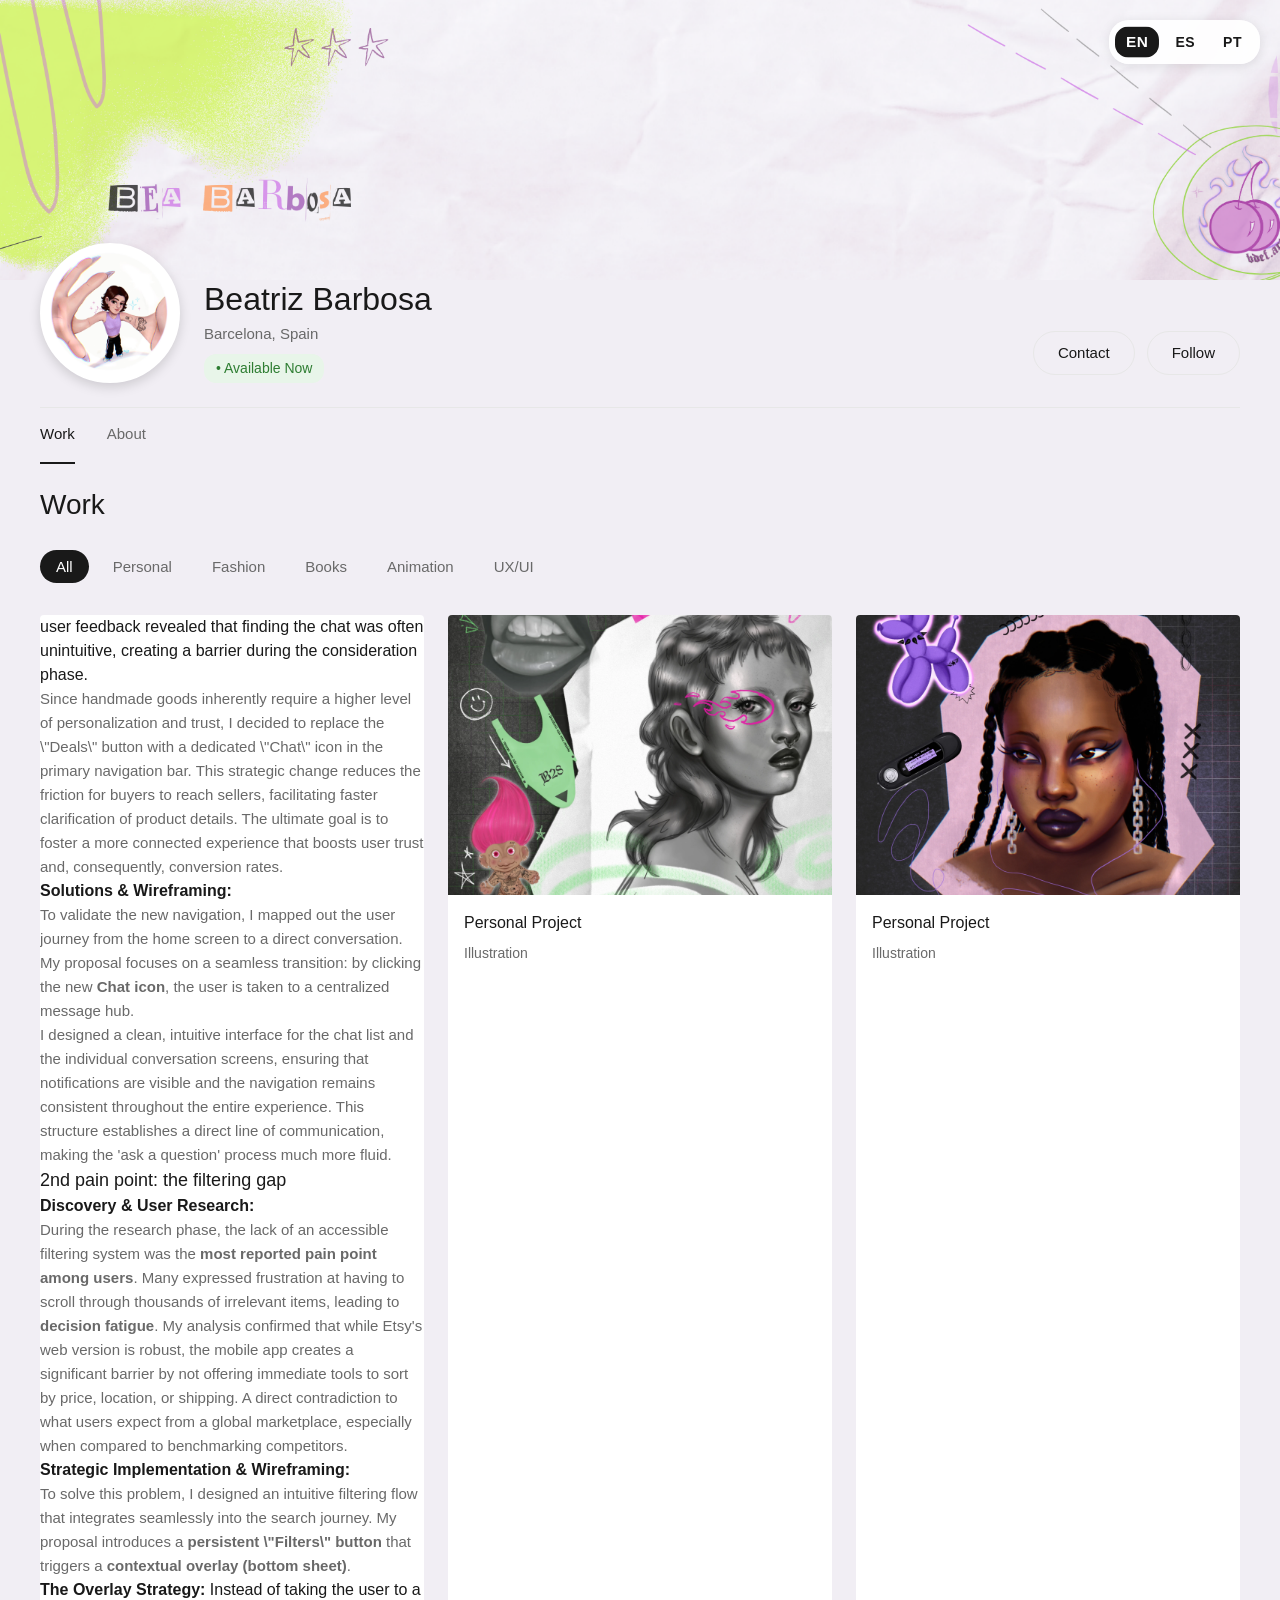
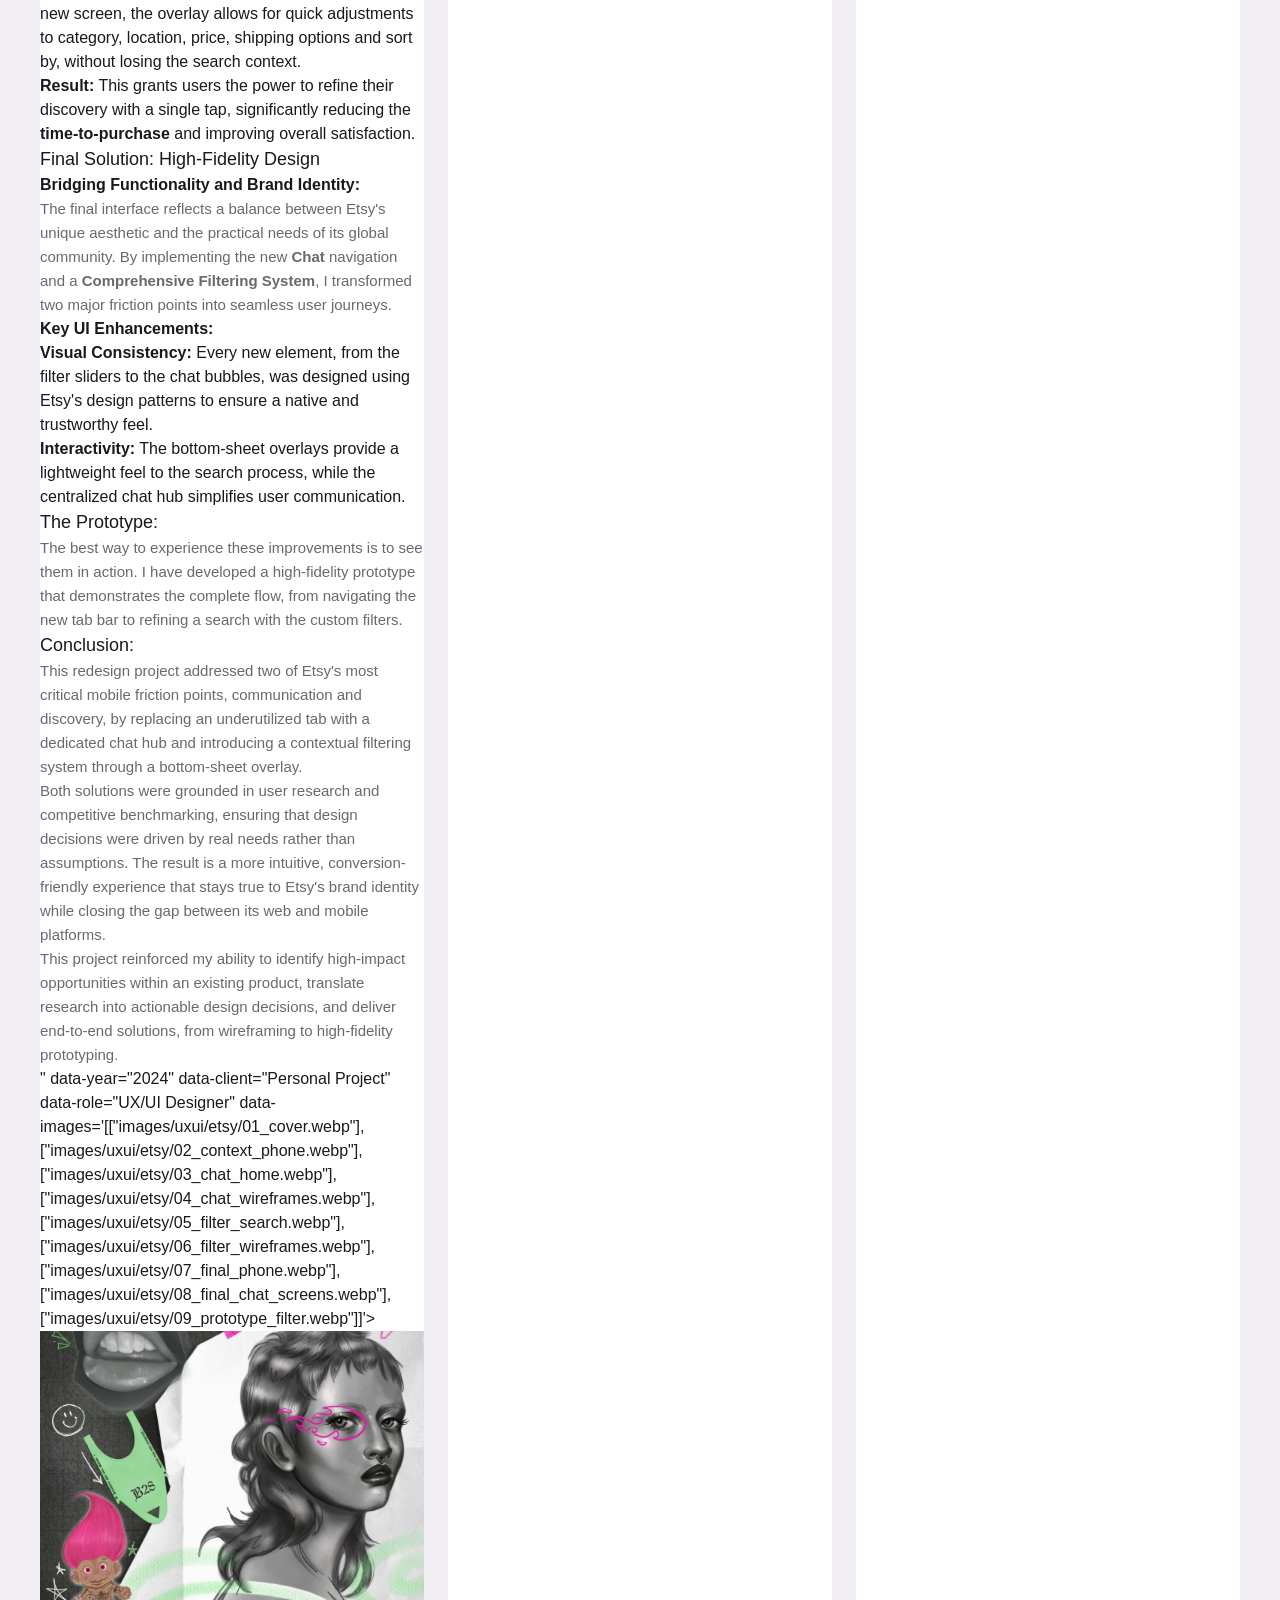
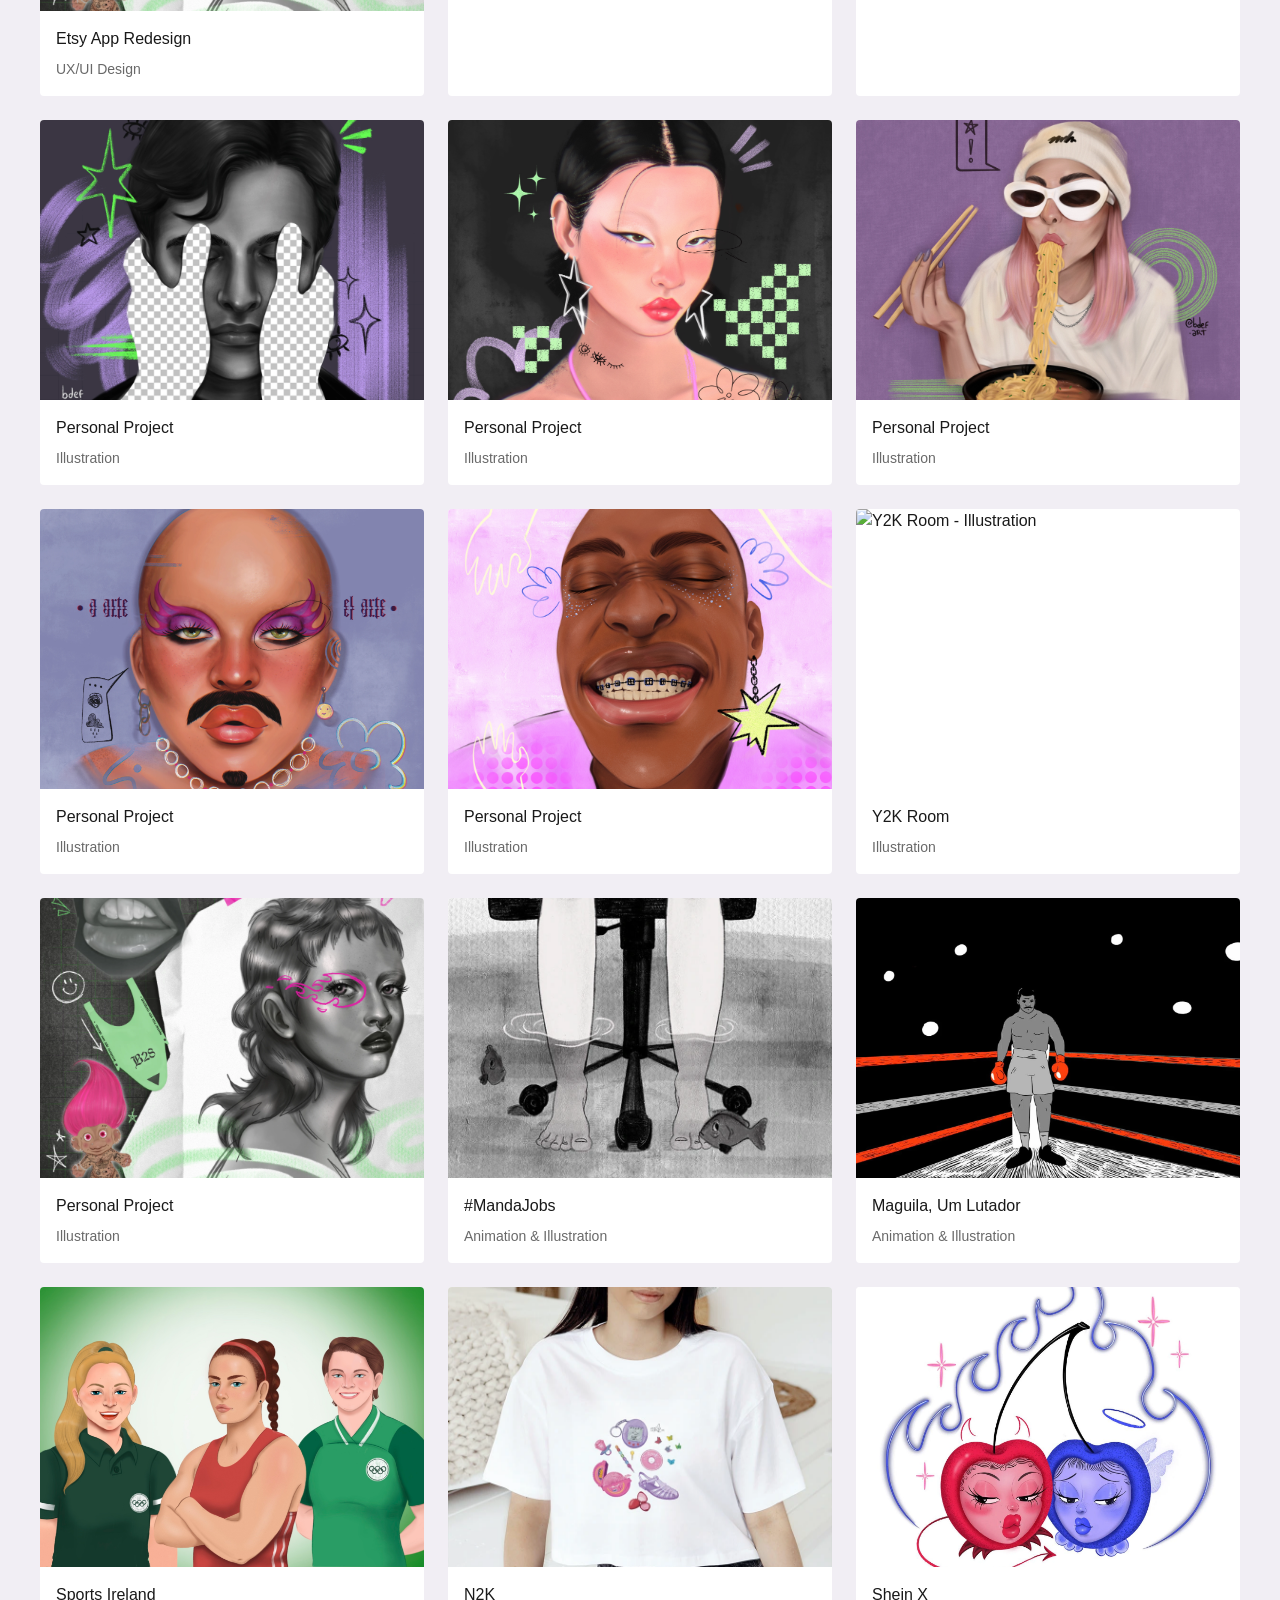
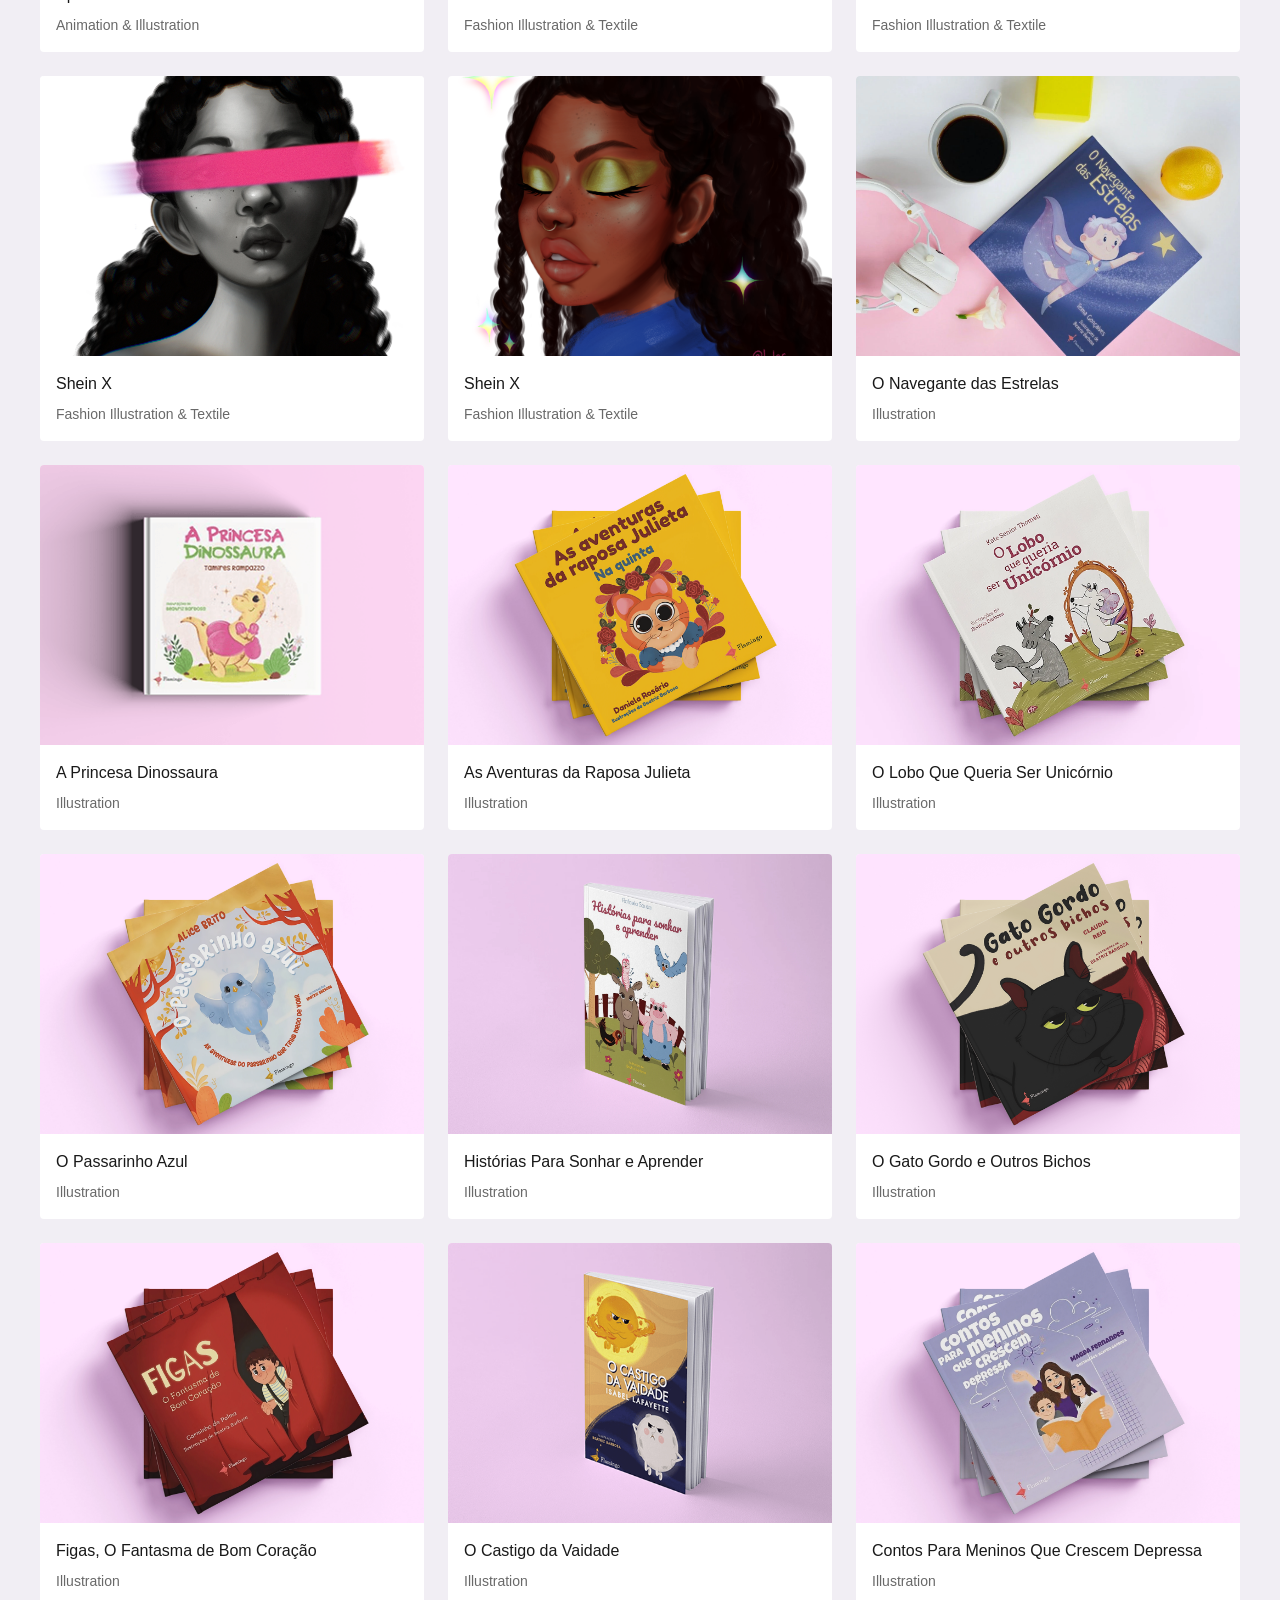
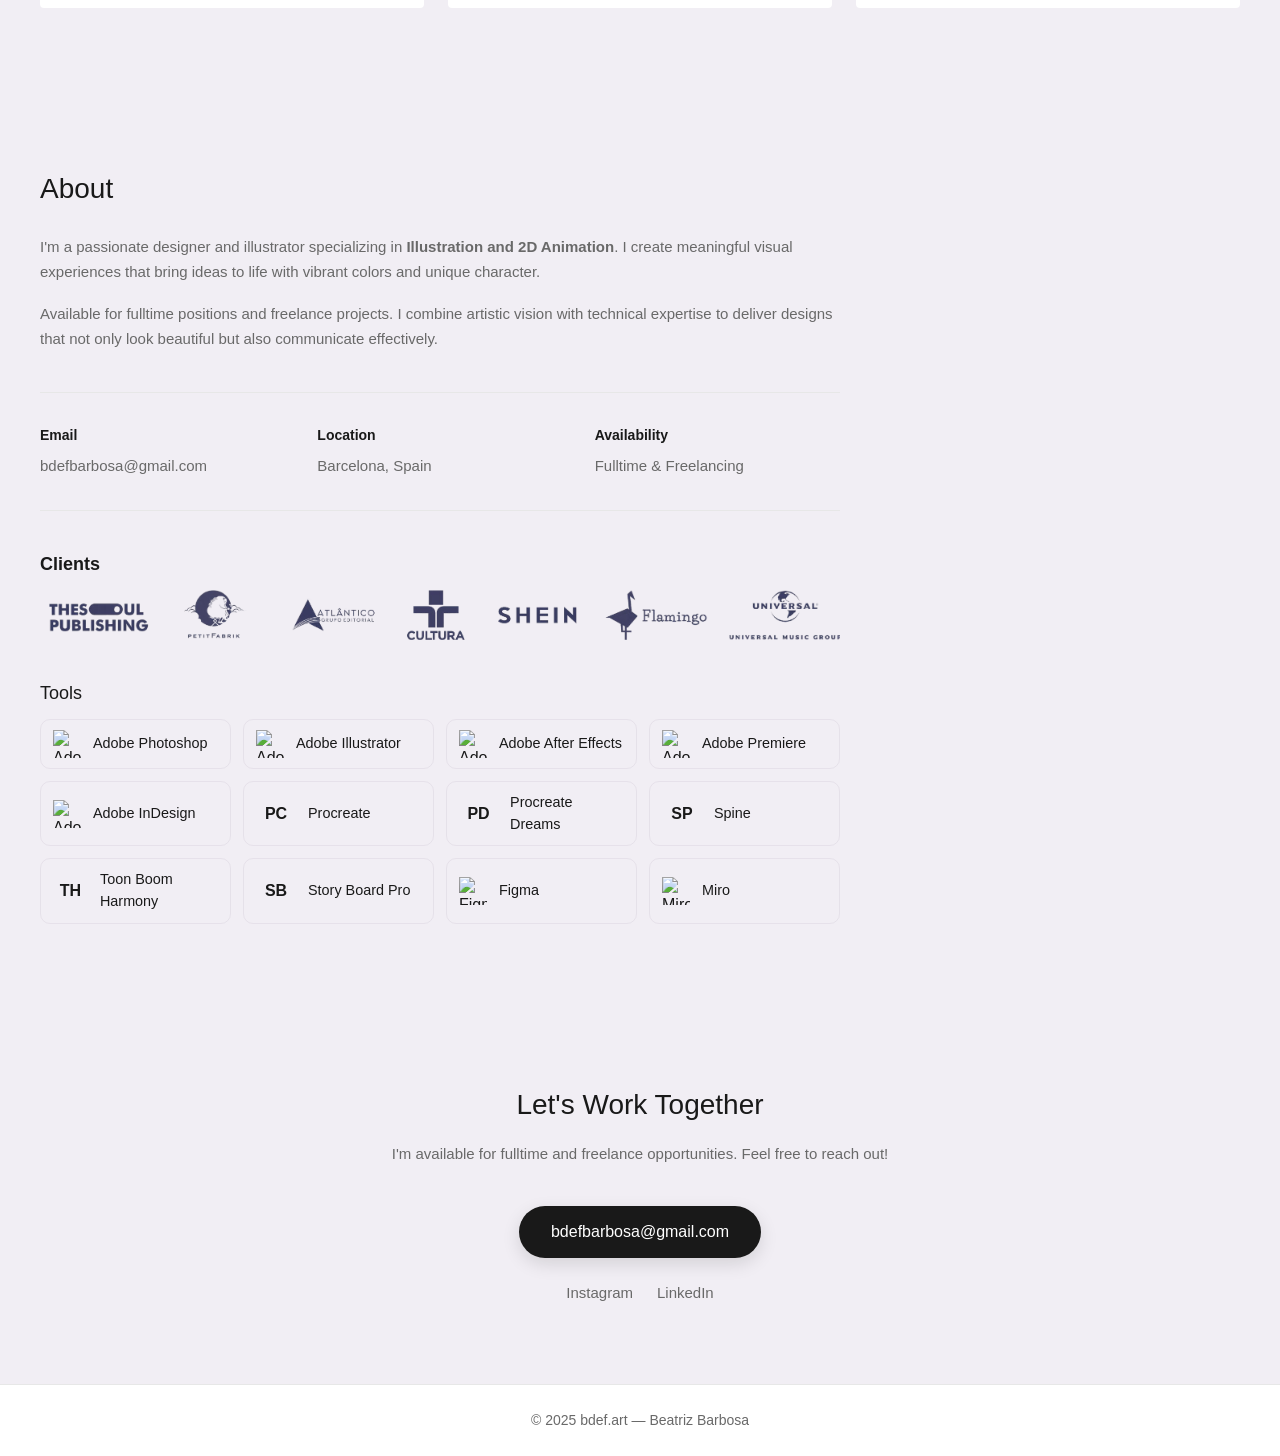
==== commit 2ec3bc4b: "Adjust ETSY Co-authored-by: Copilot <copilot@github.com>" ====
--- a/index.html
+++ b/index.html
@@ -71,12 +71,12 @@
                      data-project-id="Etsy App Redesign"
                      data-title="Etsy App Redesign"
                      data-category-name="UX/UI Design"
-                     data-description="<h3>Etsy App Redesign: Optimizing Communication and Discovery</h3><p>In this project, the main challenge was to enhance the Etsy mobile app experience by solving friction pain points in the Chat and Search Filters.</p><p><strong>The Goal:</strong> Increase user retention and conversion by streamlining how buyers talk to sellers and find unique products.</p><p><strong>My Role:</strong> UX/UI Designer (End-to-end: Research, Ideation, and Prototyping)</p><h4>Context</h4><p>Etsy is a global marketplace leader in creative and handmade e-commerce. While its web platform offers robust navigation, these features don't translate as effectively to the mobile app. Through user analysis, I noticed that Chat and Filtering, which are intuitive on the website, became major friction points on the mobile application. This redesign bridges that gap, bringing clarity and efficiency to the handheld experience.</p><h4>Problem 1: The Chat</h4><p>By benchmarking competitors like Wallapop and Vinted, I identified a clear market standard: successful peer-to-peer marketplaces prioritize direct communication. While Etsy's current navigation features a 'Deals' tab, user feedback revealed that finding the chat was often unintuitive, creating a barrier during the consideration phase.</p><p>Since handmade goods inherently require a higher level of personalization and trust, I decided to replace the 'Deals' button with a dedicated 'Chat' icon in the primary navigation bar. This strategic change reduces the friction for buyers to reach sellers, facilitating faster clarification of product details.</p><h4>Problem 2: The Filtering Gap</h4><p>During the research phase, the lack of an accessible filtering system was the most reported pain point among users. Many expressed frustration at having to scroll through thousands of irrelevant items, leading to decision fatigue. My analysis confirmed that while Etsy's web version is robust, the mobile app creates a significant barrier by not offering immediate tools to sort by price, location, or shipping.</p><h4>The Solution</h4><p>To solve these problems, I designed an intuitive filtering flow that integrates seamlessly into the search journey. My proposal introduces a persistent 'Filters' button that triggers a contextual overlay (bottom sheet). Instead of taking the user to a new screen, the overlay allows for quick adjustments to category, location, price, shipping options and sort by, without losing the search context.</p><p>For the chat, I created a clean, intuitive interface for the chat list and individual conversation screens, ensuring that notifications are visible and the navigation remains consistent throughout the entire experience. This structure establishes a direct line of communication, making the 'ask a question' process much more fluid.</p><h4>Final Design</h4><p>The final interface reflects a balance between Etsy's unique aesthetic and the practical needs of its global community. By implementing the new Chat navigation and a Comprehensive Filtering System, I transformed two major friction points into seamless user journeys.</p><p><strong>Key UI Enhancements:</strong></p><ul><li>Visual Consistency: Every new element was designed using Etsy's design patterns to ensure a native and trustworthy feel.</li><li>Interactivity: The bottom-sheet overlays provide a lightweight feel to the search process, while the centralized chat hub simplifies user communication.</li></ul><h4>Conclusion</h4><p>This redesign project addressed two of Etsy's most critical mobile friction points—communication and discovery—by replacing an underutilized tab with a dedicated chat hub and introducing a contextual filtering system through a bottom-sheet overlay. Both solutions were grounded in user research and competitive benchmarking, ensuring that design decisions were driven by real needs rather than assumptions. The result is a more intuitive, conversion-friendly experience that stays true to Etsy's brand identity while closing the gap between its web and mobile platforms.</p>"
+                     data-description="<h2>Etsy App</h2><p>Etsy App Redesign: Optimizing Communication and Discovery. In this project, the main challenge was to enhance the Etsy mobile app experience by solving friction pain points in the Chat and Search Filters.</p><ul><li><strong>The Goal:</strong> Increase user retention and conversion by streamlining how buyers talk to sellers and find unique products.</li><li><strong>My Role:</strong> UX/UI Designer (End-to-end: Research, Ideation, and Prototyping).</li></ul><h3>Context</h3><p>Etsy is a global marketplace leader in creative and handmade e-commerce. While its web platform offers robust navigation, these features don't translate as effectively to the mobile app. Through user analysis, I noticed that <strong>Chat</strong> and <strong>Filtering</strong>, which are intuitive on the website, became major friction points on the mobile application. This redesign bridges that gap, bringing clarity and efficiency to the handheld experience.</p><h3>1st pain point: the chat</h3><h4>Competitive Analysis & Navigation Strategy:</h4><p>By benchmarking competitors like <strong>Wallapop</strong> and <strong>Vinted</strong>, I identified a clear market standard: successful peer-to-peer marketplaces prioritize direct communication. While Etsy's current navigation features a \"Deals\" tab, <strong>user feedback</strong> revealed that finding the chat was often unintuitive, creating a barrier during the consideration phase.</p><p>Since handmade goods inherently require a higher level of personalization and trust, I decided to replace the \"Deals\" button with a dedicated \"Chat\" icon in the primary navigation bar. This strategic change reduces the friction for buyers to reach sellers, facilitating faster clarification of product details. The ultimate goal is to foster a more connected experience that boosts user trust and, consequently, conversion rates.</p><h4>Solutions & Wireframing:</h4><p>To validate the new navigation, I mapped out the user journey from the home screen to a direct conversation. My proposal focuses on a seamless transition: by clicking the new <strong>Chat icon</strong>, the user is taken to a centralized message hub.</p><p>I designed a clean, intuitive interface for the chat list and the individual conversation screens, ensuring that notifications are visible and the navigation remains consistent throughout the entire experience. This structure establishes a direct line of communication, making the 'ask a question' process much more fluid.</p><h3>2nd pain point: the filtering gap</h3><h4>Discovery & User Research:</h4><p>During the research phase, the lack of an accessible filtering system was the <strong>most reported pain point among users</strong>. Many expressed frustration at having to scroll through thousands of irrelevant items, leading to <strong>decision fatigue</strong>. My analysis confirmed that while Etsy's web version is robust, the mobile app creates a significant barrier by not offering immediate tools to sort by price, location, or shipping. A direct contradiction to what users expect from a global marketplace, especially when compared to benchmarking competitors.</p><h4>Strategic Implementation & Wireframing:</h4><p>To solve this problem, I designed an intuitive filtering flow that integrates seamlessly into the search journey. My proposal introduces a <strong>persistent \"Filters\" button</strong> that triggers a <strong>contextual overlay (bottom sheet)</strong>.</p><ul><li><strong>The Overlay Strategy:</strong> Instead of taking the user to a new screen, the overlay allows for quick adjustments to category, location, price, shipping options and sort by, without losing the search context.</li><li><strong>Result:</strong> This grants users the power to refine their discovery with a single tap, significantly reducing the <strong>time-to-purchase</strong> and improving overall satisfaction.</li></ul><h3>Final Solution: High-Fidelity Design</h3><h4>Bridging Functionality and Brand Identity:</h4><p>The final interface reflects a balance between Etsy's unique aesthetic and the practical needs of its global community. By implementing the new <strong>Chat</strong> navigation and a <strong>Comprehensive Filtering System</strong>, I transformed two major friction points into seamless user journeys.</p><h4>Key UI Enhancements:</h4><ul><li><strong>Visual Consistency:</strong> Every new element, from the filter sliders to the chat bubbles, was designed using Etsy's design patterns to ensure a native and trustworthy feel.</li><li><strong>Interactivity:</strong> The bottom-sheet overlays provide a lightweight feel to the search process, while the centralized chat hub simplifies user communication.</li></ul><h3>The Prototype:</h3><p>The best way to experience these improvements is to see them in action. I have developed a high-fidelity prototype that demonstrates the complete flow, from navigating the new tab bar to refining a search with the custom filters.</p><h3>Conclusion:</h3><p>This redesign project addressed two of Etsy's most critical mobile friction points, communication and discovery, by replacing an underutilized tab with a dedicated chat hub and introducing a contextual filtering system through a bottom-sheet overlay.</p><p>Both solutions were grounded in user research and competitive benchmarking, ensuring that design decisions were driven by real needs rather than assumptions. The result is a more intuitive, conversion-friendly experience that stays true to Etsy's brand identity while closing the gap between its web and mobile platforms.</p><p>This project reinforced my ability to identify high-impact opportunities within an existing product, translate research into actionable design decisions, and deliver end-to-end solutions, from wireframing to high-fidelity prototyping.</p>"
                      data-year="2024"
                      data-client="Personal Project"
                      data-role="UX/UI Designer"
-                     data-images='[["images/uxui/etsy/etsy_cover.webp"], ["images/uxui/etsy/etsy_home.webp"], ["images/uxui/etsy/etsy_search.webp"], ["images/uxui/etsy/etsy_chat_wireframe.webp", "images/uxui/etsy/etsy_chat_analysis.webp"], ["images/uxui/etsy/etsy_chat_solution.webp"], ["images/uxui/etsy/etsy_filter_problem.webp"], ["images/uxui/etsy/etsy_filter_wireframe.webp"], ["images/uxui/etsy/etsy_filter_solution.webp"], ["images/uxui/etsy/etsy_final_chat.webp"], ["images/uxui/etsy/etsy_final_filter.webp"]]'>
-                    <img src="images/uxui/etsy/etsy_cover.webp" alt="Etsy App Redesign - UX/UI" width="600" height="450" onerror="this.src='images/personal/other/collage.webp'">
+                     data-images='[["images/uxui/etsy/01_cover.webp"], ["images/uxui/etsy/02_context_phone.webp"], ["images/uxui/etsy/03_chat_home.webp"], ["images/uxui/etsy/04_chat_wireframes.webp"], ["images/uxui/etsy/05_filter_search.webp"], ["images/uxui/etsy/06_filter_wireframes.webp"], ["images/uxui/etsy/07_final_phone.webp"], ["images/uxui/etsy/08_final_chat_screens.webp"], ["images/uxui/etsy/09_prototype_filter.webp"]]'>
+                    <img src="images/uxui/etsy/01_cover.webp" alt="Etsy App Redesign - UX/UI" width="600" height="450" onerror="this.src='images/personal/other/collage.webp'">
                     <div class="work-info">
                         <h3>Etsy App Redesign</h3>
                         <div class="work-meta">
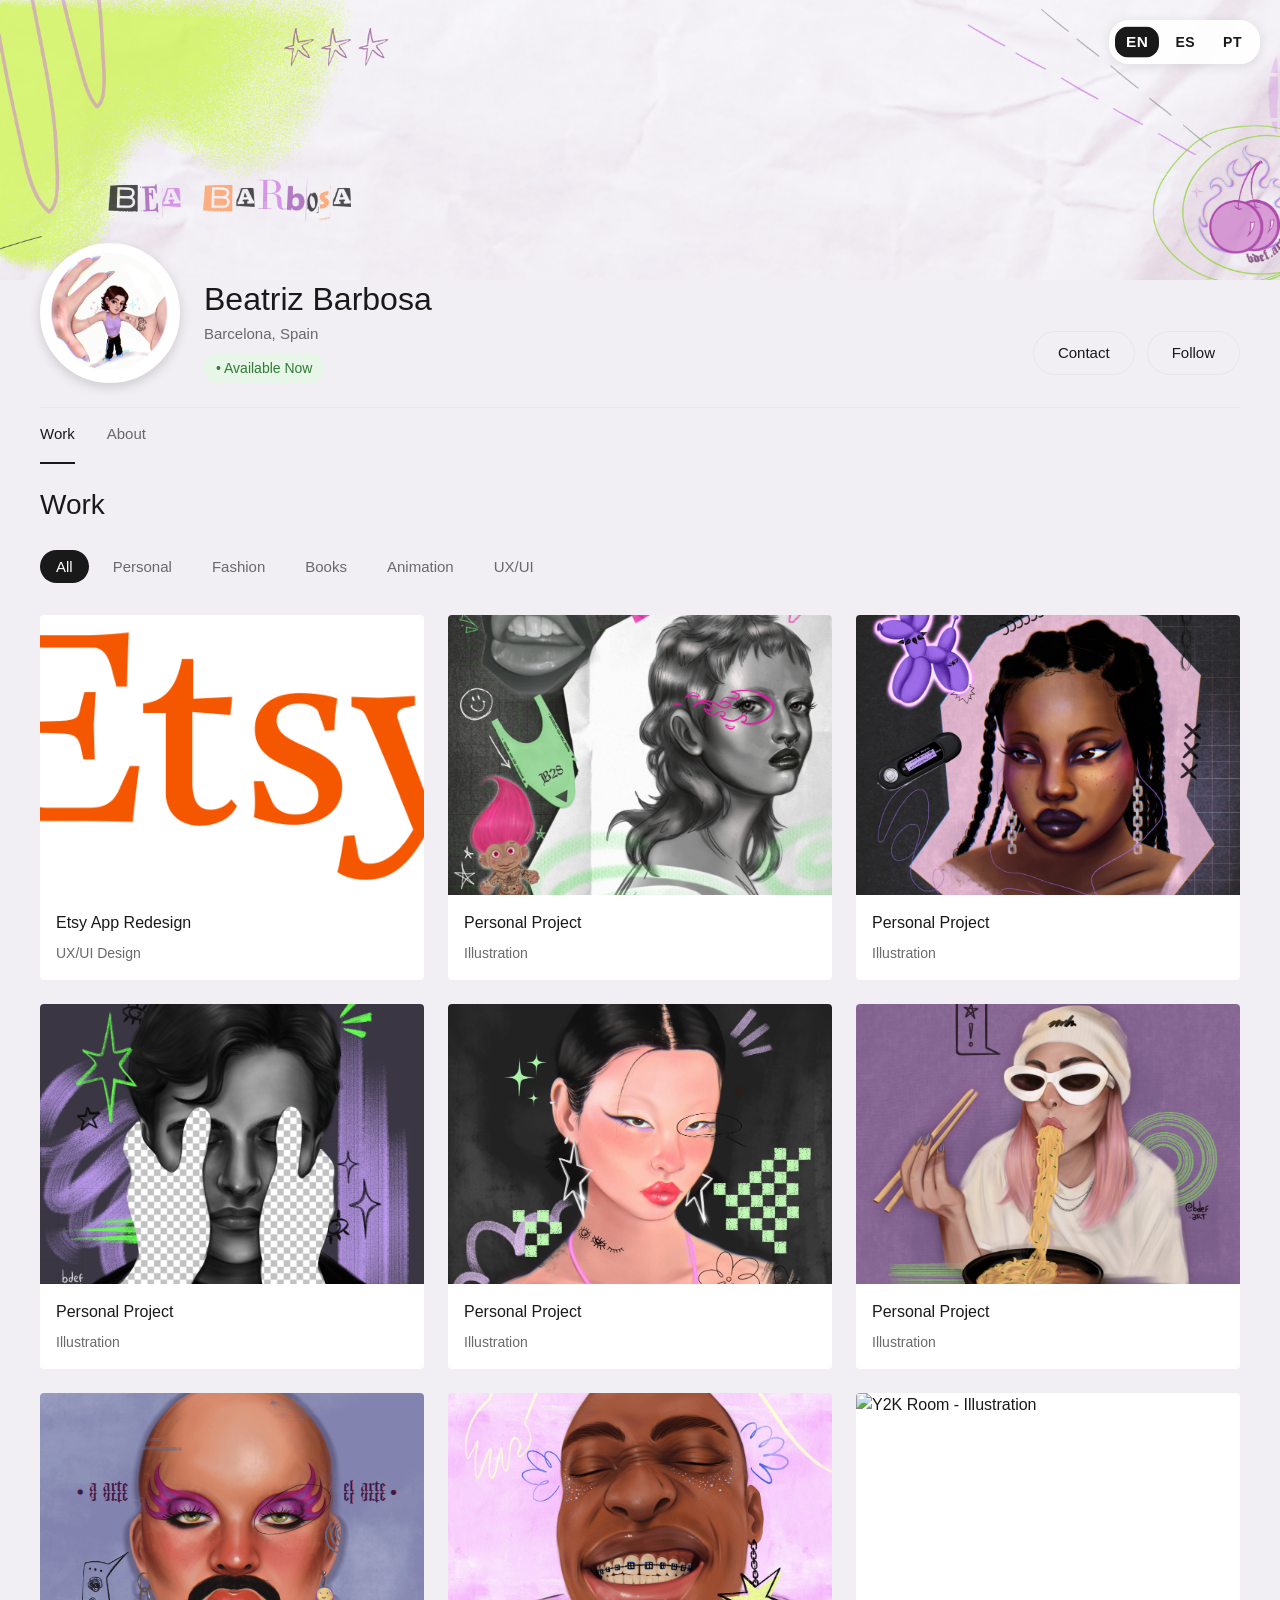
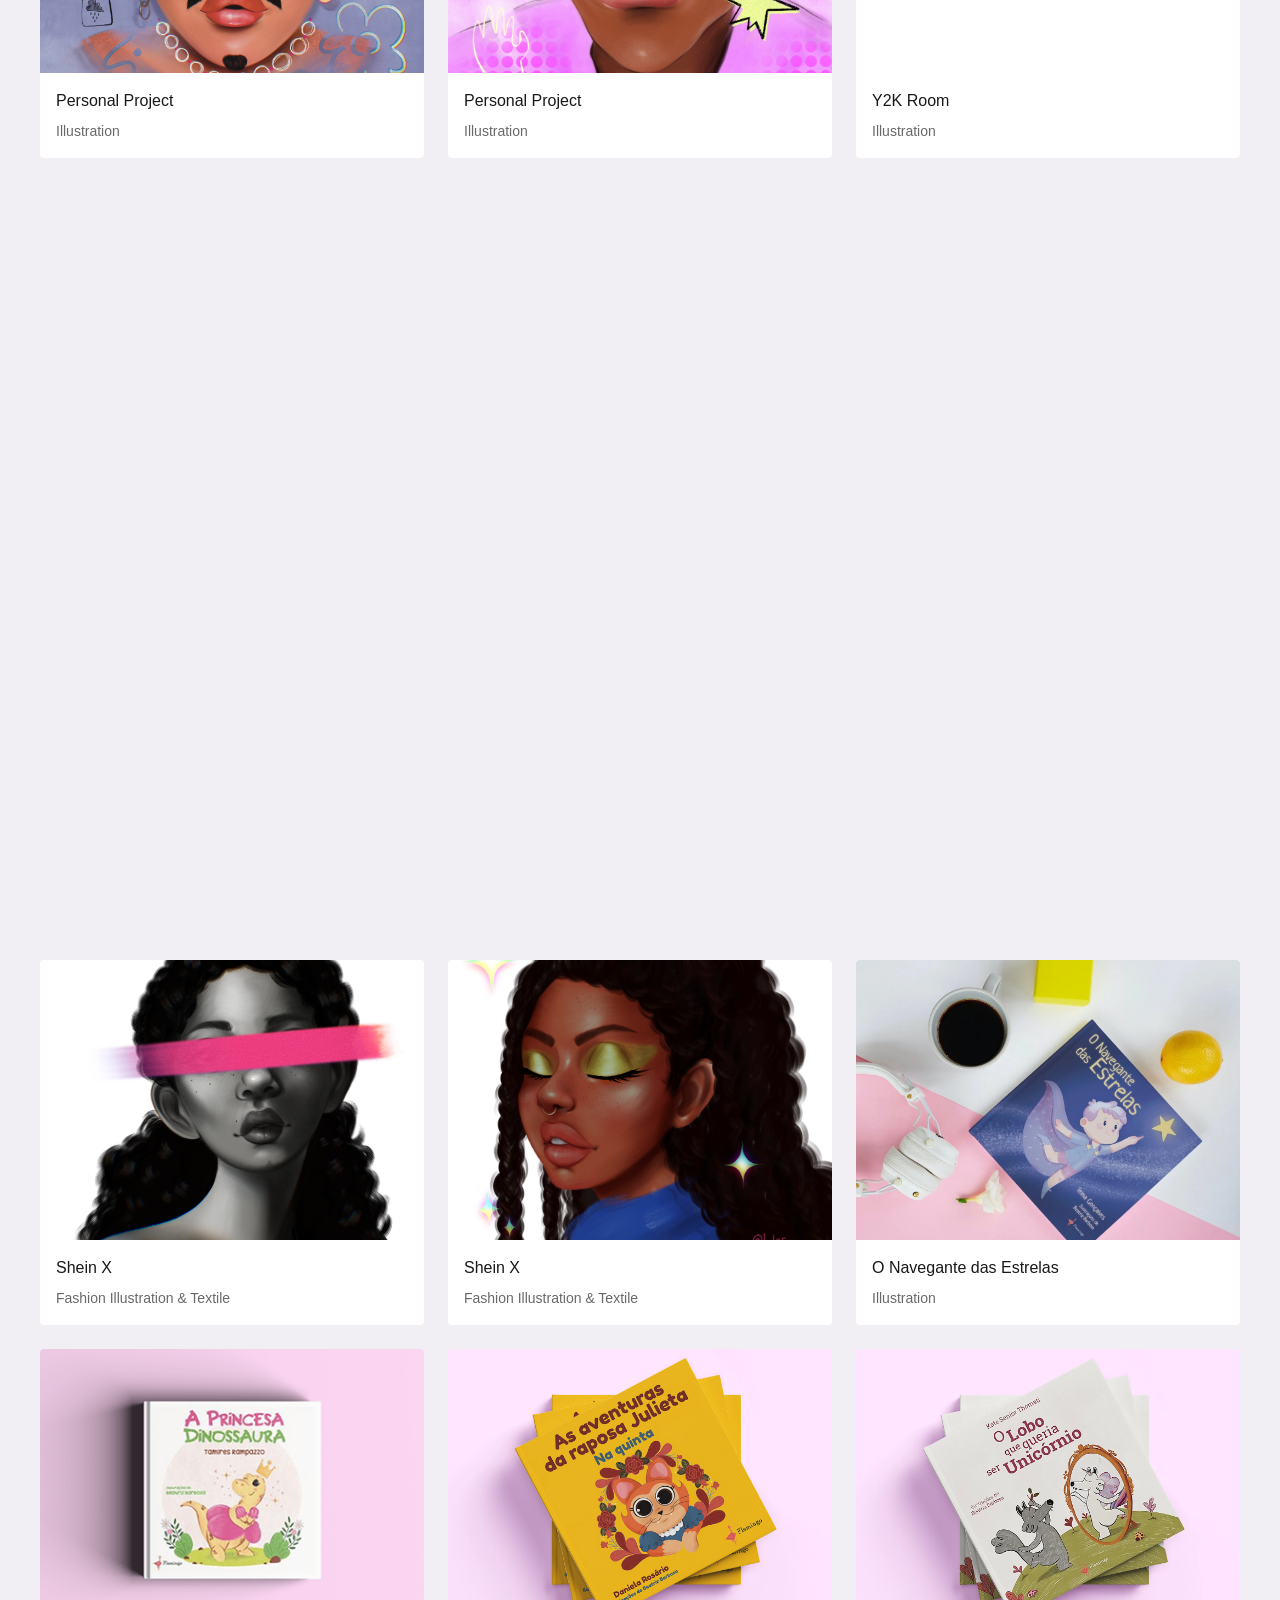
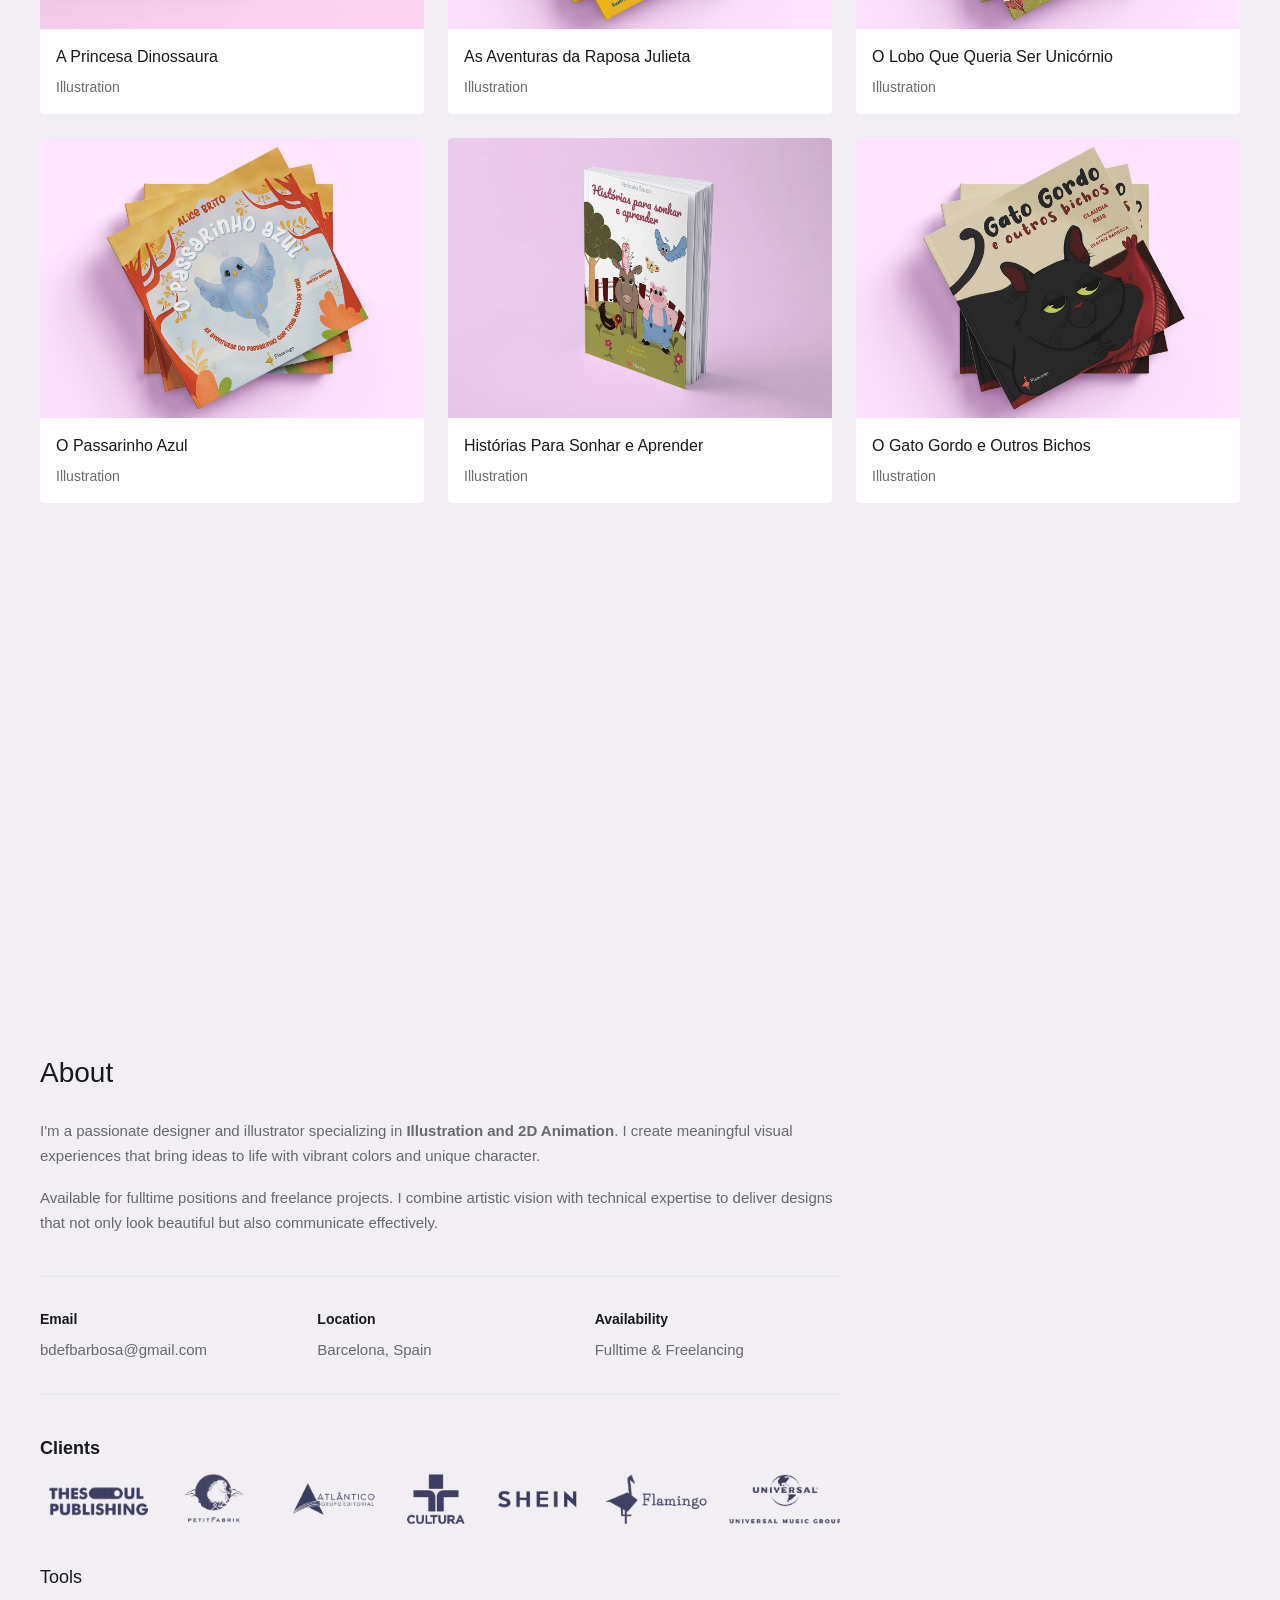
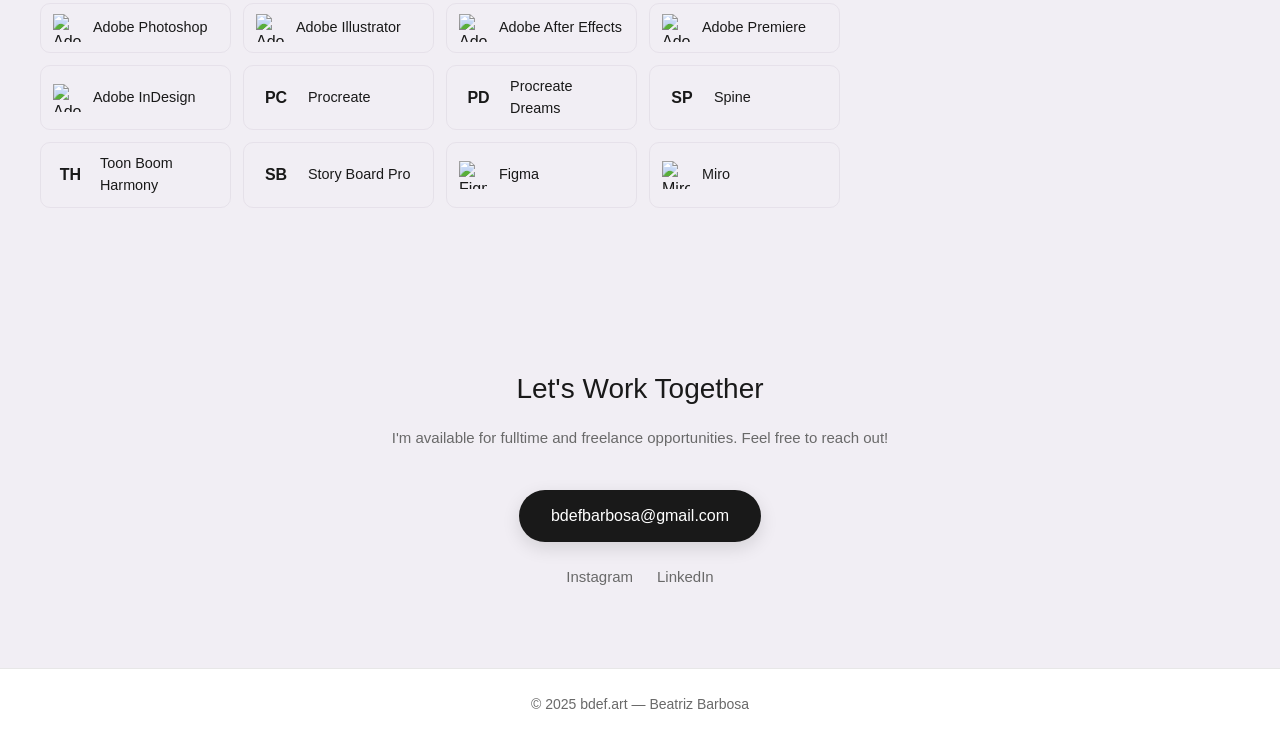
==== commit 1bcf0df1: "Add final chat screens and prototype filter images in AVIF format Co-authored-by: Copilot <copilot@g" ====
--- a/index.html
+++ b/index.html
@@ -71,7 +71,7 @@
                      data-project-id="Etsy App Redesign"
                      data-title="Etsy App Redesign"
                      data-category-name="UX/UI Design"
-                     data-description="<h2>Etsy App</h2><p>Etsy App Redesign: Optimizing Communication and Discovery. In this project, the main challenge was to enhance the Etsy mobile app experience by solving friction pain points in the Chat and Search Filters.</p><ul><li><strong>The Goal:</strong> Increase user retention and conversion by streamlining how buyers talk to sellers and find unique products.</li><li><strong>My Role:</strong> UX/UI Designer (End-to-end: Research, Ideation, and Prototyping).</li></ul><h3>Context</h3><p>Etsy is a global marketplace leader in creative and handmade e-commerce. While its web platform offers robust navigation, these features don't translate as effectively to the mobile app. Through user analysis, I noticed that <strong>Chat</strong> and <strong>Filtering</strong>, which are intuitive on the website, became major friction points on the mobile application. This redesign bridges that gap, bringing clarity and efficiency to the handheld experience.</p><h3>1st pain point: the chat</h3><h4>Competitive Analysis & Navigation Strategy:</h4><p>By benchmarking competitors like <strong>Wallapop</strong> and <strong>Vinted</strong>, I identified a clear market standard: successful peer-to-peer marketplaces prioritize direct communication. While Etsy's current navigation features a \"Deals\" tab, <strong>user feedback</strong> revealed that finding the chat was often unintuitive, creating a barrier during the consideration phase.</p><p>Since handmade goods inherently require a higher level of personalization and trust, I decided to replace the \"Deals\" button with a dedicated \"Chat\" icon in the primary navigation bar. This strategic change reduces the friction for buyers to reach sellers, facilitating faster clarification of product details. The ultimate goal is to foster a more connected experience that boosts user trust and, consequently, conversion rates.</p><h4>Solutions & Wireframing:</h4><p>To validate the new navigation, I mapped out the user journey from the home screen to a direct conversation. My proposal focuses on a seamless transition: by clicking the new <strong>Chat icon</strong>, the user is taken to a centralized message hub.</p><p>I designed a clean, intuitive interface for the chat list and the individual conversation screens, ensuring that notifications are visible and the navigation remains consistent throughout the entire experience. This structure establishes a direct line of communication, making the 'ask a question' process much more fluid.</p><h3>2nd pain point: the filtering gap</h3><h4>Discovery & User Research:</h4><p>During the research phase, the lack of an accessible filtering system was the <strong>most reported pain point among users</strong>. Many expressed frustration at having to scroll through thousands of irrelevant items, leading to <strong>decision fatigue</strong>. My analysis confirmed that while Etsy's web version is robust, the mobile app creates a significant barrier by not offering immediate tools to sort by price, location, or shipping. A direct contradiction to what users expect from a global marketplace, especially when compared to benchmarking competitors.</p><h4>Strategic Implementation & Wireframing:</h4><p>To solve this problem, I designed an intuitive filtering flow that integrates seamlessly into the search journey. My proposal introduces a <strong>persistent \"Filters\" button</strong> that triggers a <strong>contextual overlay (bottom sheet)</strong>.</p><ul><li><strong>The Overlay Strategy:</strong> Instead of taking the user to a new screen, the overlay allows for quick adjustments to category, location, price, shipping options and sort by, without losing the search context.</li><li><strong>Result:</strong> This grants users the power to refine their discovery with a single tap, significantly reducing the <strong>time-to-purchase</strong> and improving overall satisfaction.</li></ul><h3>Final Solution: High-Fidelity Design</h3><h4>Bridging Functionality and Brand Identity:</h4><p>The final interface reflects a balance between Etsy's unique aesthetic and the practical needs of its global community. By implementing the new <strong>Chat</strong> navigation and a <strong>Comprehensive Filtering System</strong>, I transformed two major friction points into seamless user journeys.</p><h4>Key UI Enhancements:</h4><ul><li><strong>Visual Consistency:</strong> Every new element, from the filter sliders to the chat bubbles, was designed using Etsy's design patterns to ensure a native and trustworthy feel.</li><li><strong>Interactivity:</strong> The bottom-sheet overlays provide a lightweight feel to the search process, while the centralized chat hub simplifies user communication.</li></ul><h3>The Prototype:</h3><p>The best way to experience these improvements is to see them in action. I have developed a high-fidelity prototype that demonstrates the complete flow, from navigating the new tab bar to refining a search with the custom filters.</p><h3>Conclusion:</h3><p>This redesign project addressed two of Etsy's most critical mobile friction points, communication and discovery, by replacing an underutilized tab with a dedicated chat hub and introducing a contextual filtering system through a bottom-sheet overlay.</p><p>Both solutions were grounded in user research and competitive benchmarking, ensuring that design decisions were driven by real needs rather than assumptions. The result is a more intuitive, conversion-friendly experience that stays true to Etsy's brand identity while closing the gap between its web and mobile platforms.</p><p>This project reinforced my ability to identify high-impact opportunities within an existing product, translate research into actionable design decisions, and deliver end-to-end solutions, from wireframing to high-fidelity prototyping.</p>"
+                     data-description="<h2>Etsy App</h2><p>Etsy App Redesign: Optimizing Communication and Discovery. In this project, the main challenge was to enhance the Etsy mobile app experience by solving friction pain points in the Chat and Search Filters.</p><ul><li><strong>The Goal:</strong> Increase user retention and conversion by streamlining how buyers talk to sellers and find unique products.</li><li><strong>My Role:</strong> UX/UI Designer (End-to-end: Research, Ideation, and Prototyping).</li></ul><h3>Context</h3><p>Etsy is a global marketplace leader in creative and handmade e-commerce. While its web platform offers robust navigation, these features don&apos;t translate as effectively to the mobile app. Through user analysis, I noticed that <strong>Chat</strong> and <strong>Filtering</strong>, which are intuitive on the website, became major friction points on the mobile application. This redesign bridges that gap, bringing clarity and efficiency to the handheld experience.</p><h3>1st pain point: the chat</h3><h4>Competitive Analysis &amp; Navigation Strategy:</h4><p>By benchmarking competitors like <strong>Wallapop</strong> and <strong>Vinted</strong>, I identified a clear market standard: successful peer-to-peer marketplaces prioritize direct communication. While Etsy&apos;s current navigation features a &quot;Deals&quot; tab, <strong>user feedback</strong> revealed that finding the chat was often unintuitive, creating a barrier during the consideration phase.</p><p>Since handmade goods inherently require a higher level of personalization and trust, I decided to replace the &quot;Deals&quot; button with a dedicated &quot;Chat&quot; icon in the primary navigation bar. This strategic change reduces the friction for buyers to reach sellers, facilitating faster clarification of product details. The ultimate goal is to foster a more connected experience that boosts user trust and, consequently, conversion rates.</p><h4>Solutions &amp; Wireframing:</h4><p>To validate the new navigation, I mapped out the user journey from the home screen to a direct conversation. My proposal focuses on a seamless transition: by clicking the new <strong>Chat icon</strong>, the user is taken to a centralized message hub.</p><p>I designed a clean, intuitive interface for the chat list and the individual conversation screens, ensuring that notifications are visible and the navigation remains consistent throughout the entire experience. This structure establishes a direct line of communication, making the &apos;ask a question&apos; process much more fluid.</p><h3>2nd pain point: the filtering gap</h3><h4>Discovery &amp; User Research:</h4><p>During the research phase, the lack of an accessible filtering system was the <strong>most reported pain point among users</strong>. Many expressed frustration at having to scroll through thousands of irrelevant items, leading to <strong>decision fatigue</strong>. My analysis confirmed that while Etsy&apos;s web version is robust, the mobile app creates a significant barrier by not offering immediate tools to sort by price, location, or shipping. A direct contradiction to what users expect from a global marketplace, especially when compared to benchmarking competitors.</p><h4>Strategic Implementation &amp; Wireframing:</h4><p>To solve this problem, I designed an intuitive filtering flow that integrates seamlessly into the search journey. My proposal introduces a <strong>persistent &quot;Filters&quot; button</strong> that triggers a <strong>contextual overlay (bottom sheet)</strong>.</p><ul><li><strong>The Overlay Strategy:</strong> Instead of taking the user to a new screen, the overlay allows for quick adjustments to category, location, price, shipping options and sort by, without losing the search context.</li><li><strong>Result:</strong> This grants users the power to refine their discovery with a single tap, significantly reducing the <strong>time-to-purchase</strong> and improving overall satisfaction.</li></ul><h3>Final Solution: High-Fidelity Design</h3><h4>Bridging Functionality and Brand Identity:</h4><p>The final interface reflects a balance between Etsy&apos;s unique aesthetic and the practical needs of its global community. By implementing the new <strong>Chat</strong> navigation and a <strong>Comprehensive Filtering System</strong>, I transformed two major friction points into seamless user journeys.</p><h4>Key UI Enhancements:</h4><ul><li><strong>Visual Consistency:</strong> Every new element, from the filter sliders to the chat bubbles, was designed using Etsy&apos;s design patterns to ensure a native and trustworthy feel.</li><li><strong>Interactivity:</strong> The bottom-sheet overlays provide a lightweight feel to the search process, while the centralized chat hub simplifies user communication.</li></ul><h3>The Prototype:</h3><p>The best way to experience these improvements is to see them in action. I have developed a high-fidelity prototype that demonstrates the complete flow, from navigating the new tab bar to refining a search with the custom filters.</p><h3>Conclusion:</h3><p>This redesign project addressed two of Etsy&apos;s most critical mobile friction points, communication and discovery, by replacing an underutilized tab with a dedicated chat hub and introducing a contextual filtering system through a bottom-sheet overlay.</p><p>Both solutions were grounded in user research and competitive benchmarking, ensuring that design decisions were driven by real needs rather than assumptions. The result is a more intuitive, conversion-friendly experience that stays true to Etsy&apos;s brand identity while closing the gap between its web and mobile platforms.</p><p>This project reinforced my ability to identify high-impact opportunities within an existing product, translate research into actionable design decisions, and deliver end-to-end solutions, from wireframing to high-fidelity prototyping.</p>"
                      data-year="2024"
                      data-client="Personal Project"
                      data-role="UX/UI Designer"
